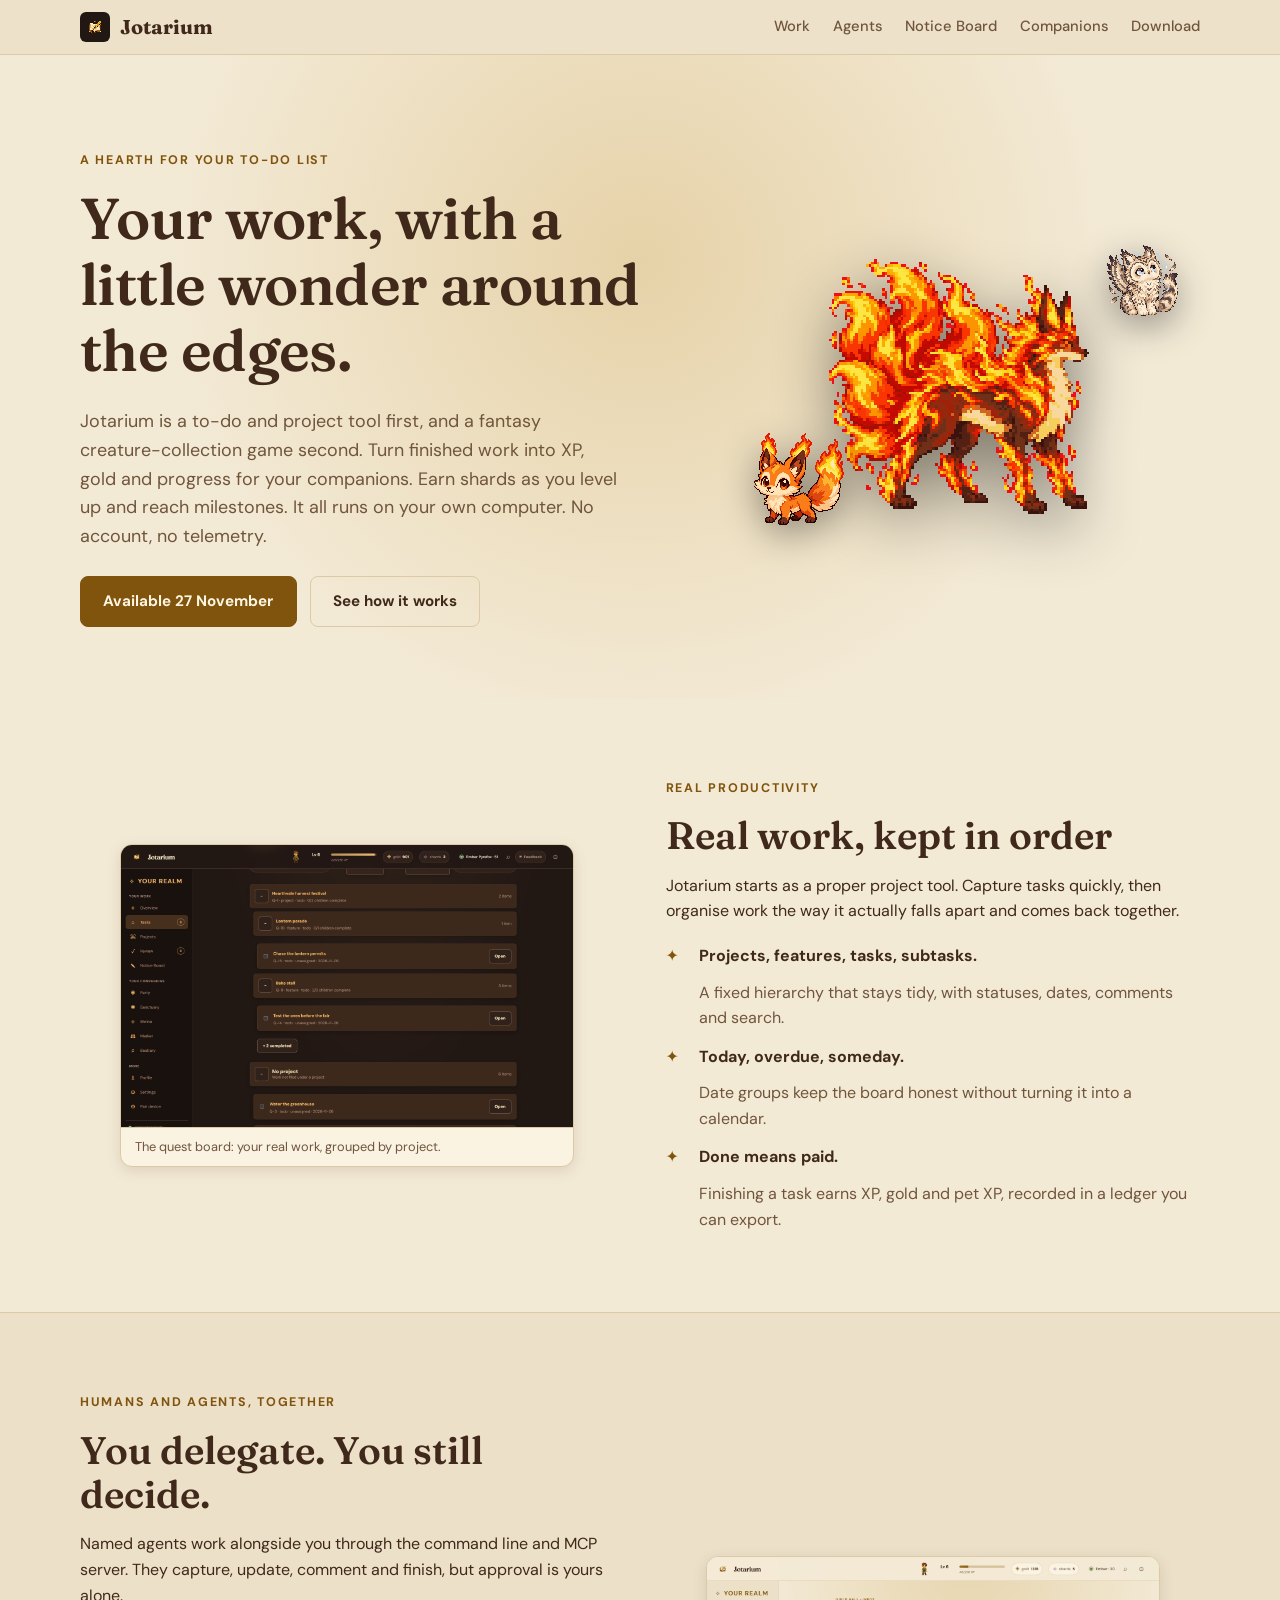
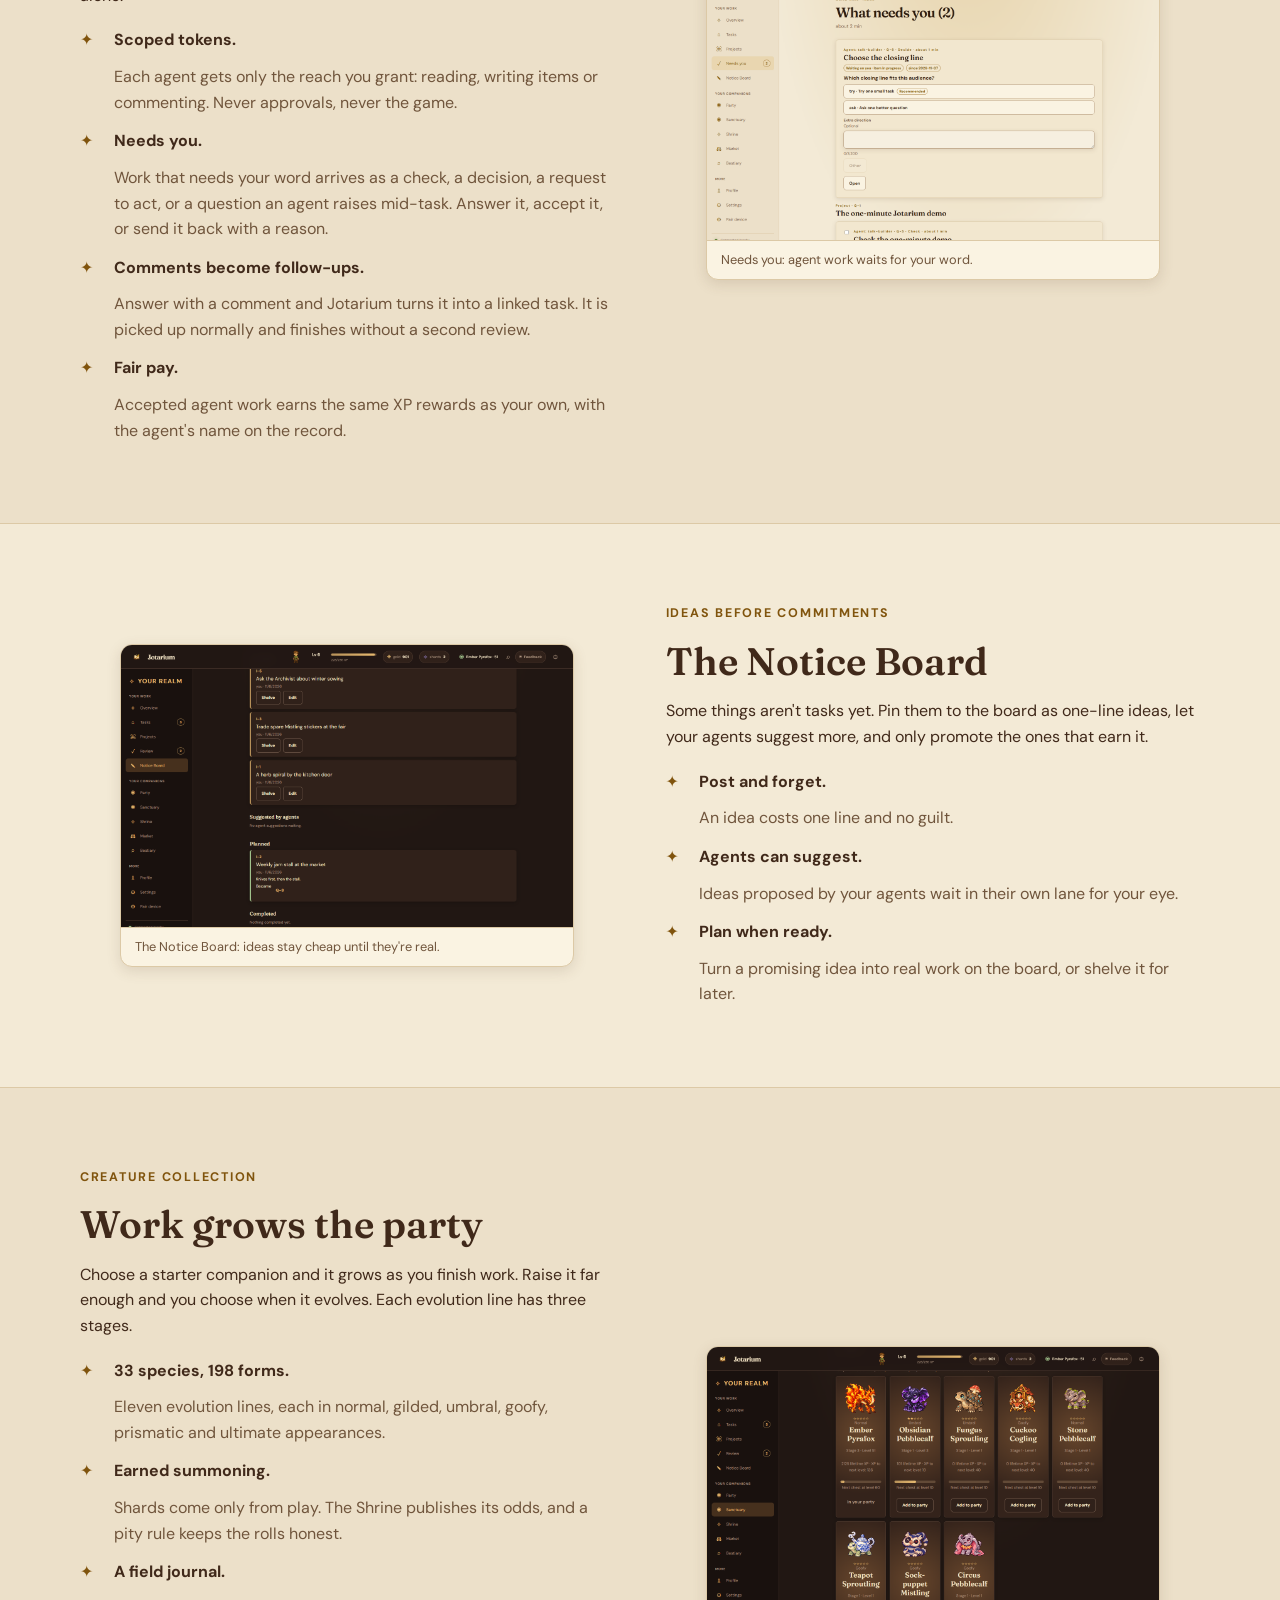
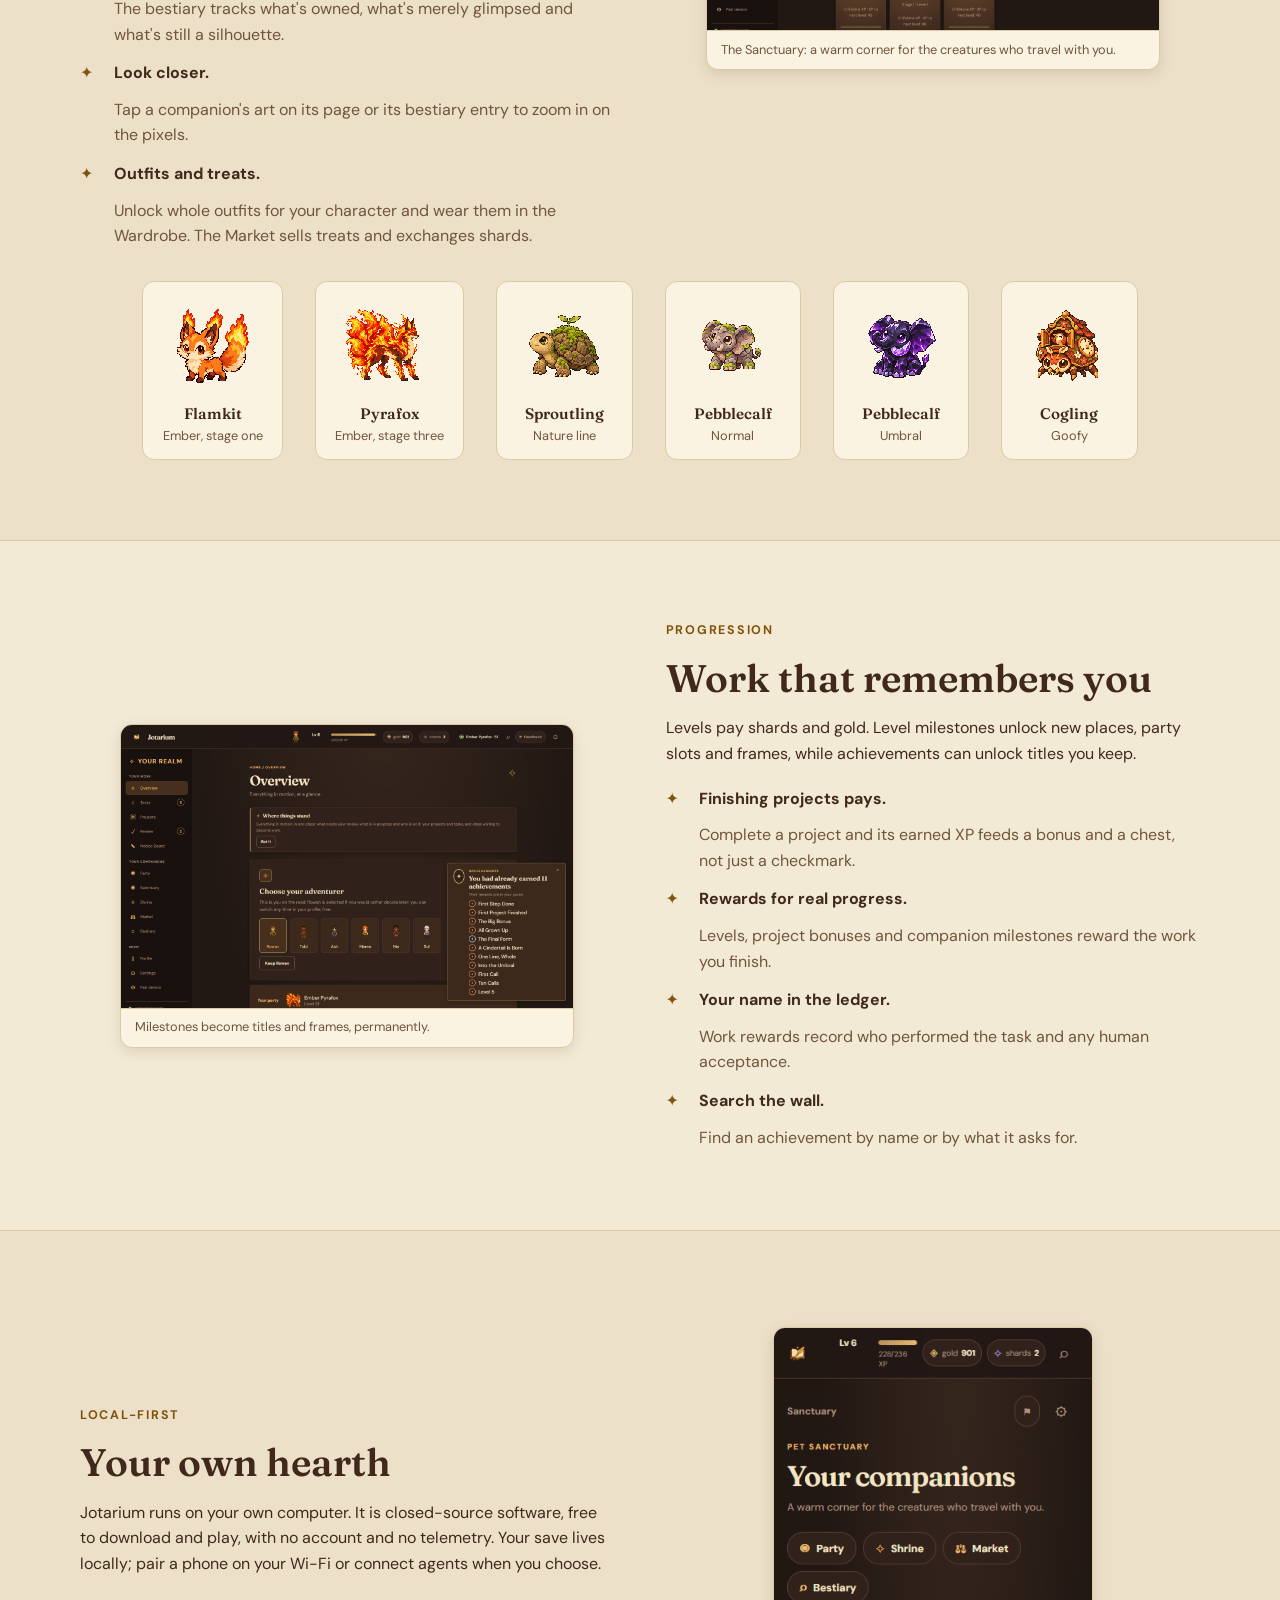
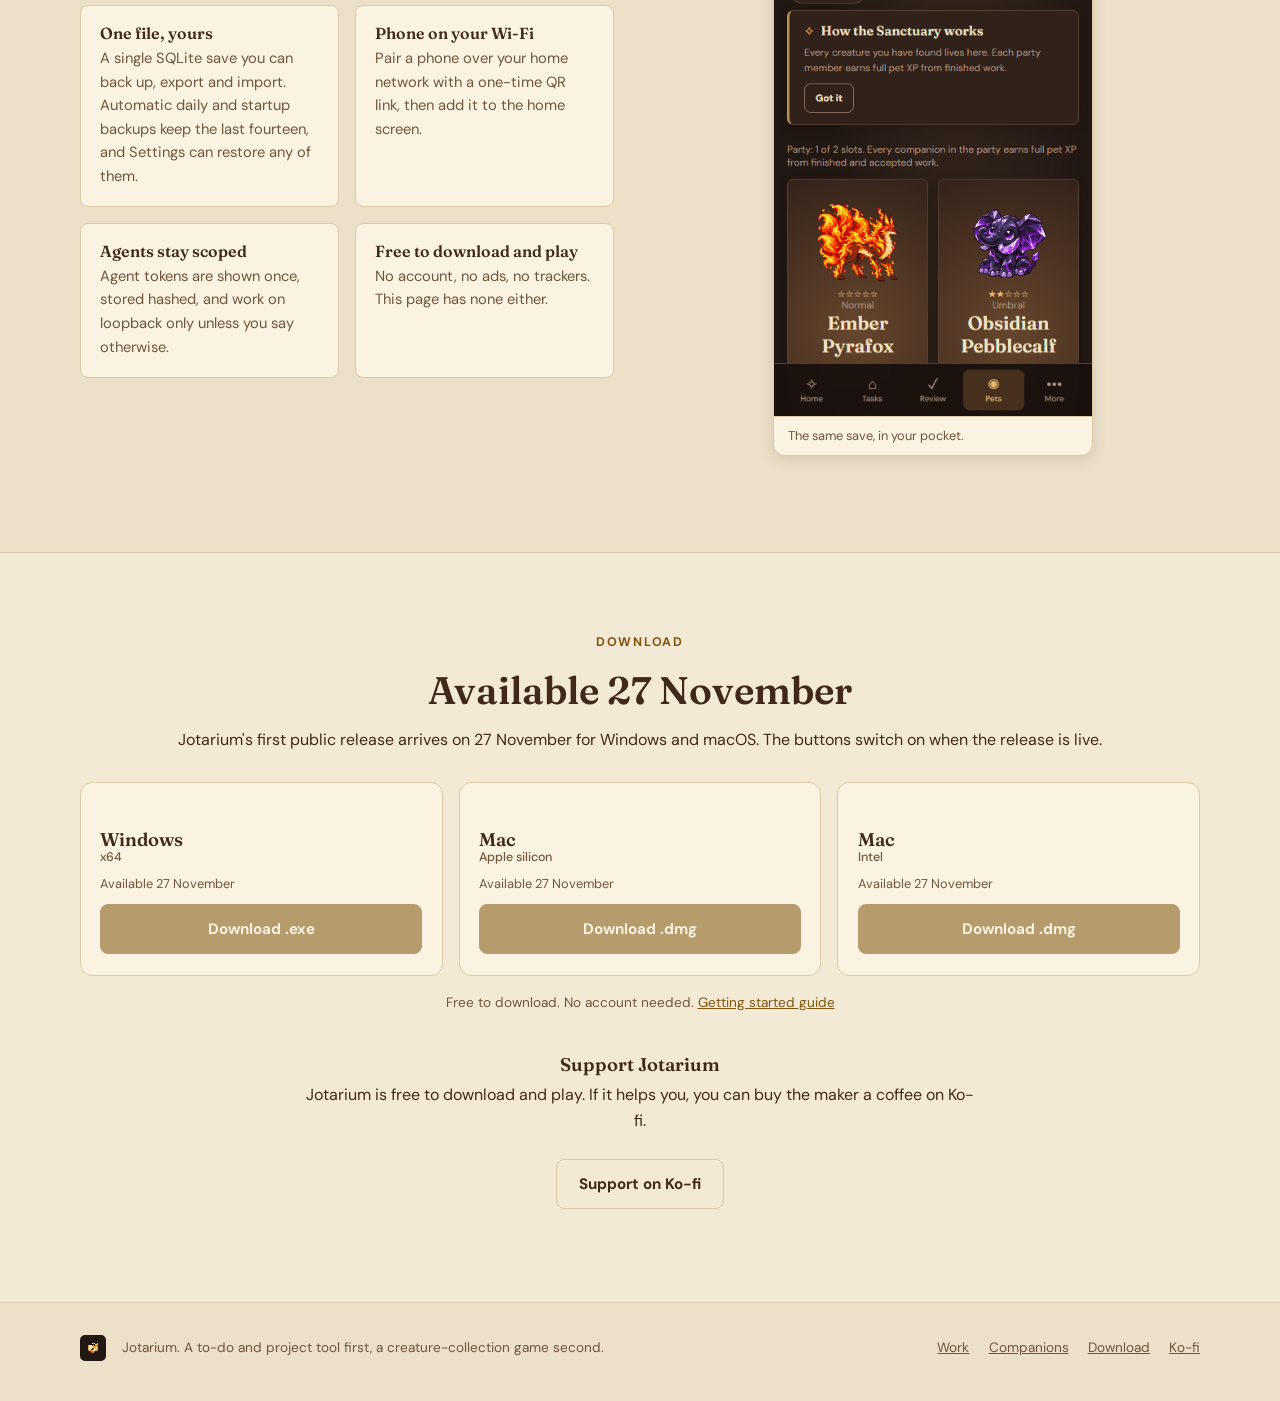
==== index.html @ 06f75c19 "Q-680: landing page no longer sells gear or idle animations; outfits, treats and zoom instead Gear a" ====
<!doctype html>
<html lang="en">
<head>
  <meta charset="utf-8">
  <meta name="viewport" content="width=device-width, initial-scale=1">
  <title>Jotarium: your work, with a little wonder around the edges</title>
  <meta name="description" content="Jotarium is a to-do and project tool first, and a fantasy creature-collection game second. It runs entirely on your own computer.">
  <link rel="icon" type="image/png" href="assets/img/emblem.png">
  <link rel="apple-touch-icon" href="assets/img/emblem.png">
  <link rel="stylesheet" href="assets/css/site.css">
  <meta property="og:type" content="website">
  <meta property="og:url" content="https://jotarium.com/">
  <meta property="og:title" content="Jotarium: your work, with a little wonder around the edges">
  <meta property="og:description" content="A to-do and project tool first, and a creature-collection game second. Finished work levels you up and grows the companions who travel with you.">
  <meta property="og:image" content="https://jotarium.com/assets/og.png">
  <meta property="og:image:width" content="1200">
  <meta property="og:image:height" content="630">
  <meta name="twitter:card" content="summary_large_image">
  <link rel="preload" as="font" type="font/woff2" href="assets/fonts/fraunces-latin-700-normal.woff2" crossorigin>
  <link rel="preload" as="font" type="font/woff2" href="assets/fonts/dm-sans-latin-400-normal.woff2" crossorigin>
</head>
<body>
  <a class="skip-link" href="#top">Skip to content</a>
  <header class="site-header">
    <div class="wrap">
      <a class="brand" href="#top">
        <img src="assets/img/emblem.png" alt="" width="30" height="30">
        Jotarium
      </a>
      <nav class="site-nav" aria-label="Page sections">
        <a href="#work">Work</a>
        <a href="#agents">Agents</a>
        <a href="#notice-board">Notice Board</a>
        <a href="#companions">Companions</a>
        <a href="#download">Download</a>
      </nav>
    </div>
  </header>

  <main id="top" tabindex="-1">
    <section class="hero">
      <div class="wrap">
        <div>
          <p class="eyebrow">A hearth for your to-do list</p>
          <h1>Your work, with a little wonder around the edges.</h1>
          <p class="lead">Jotarium is a to-do and project tool first, and a fantasy creature-collection game second. Turn finished work into XP, gold and progress for your companions. Earn shards as you level up and reach milestones. It all runs on your own computer. No account, no telemetry.</p>
          <div class="cta-row">
            <a class="btn btn-primary" href="#download"><span data-release-cta>Available 27 November</span></a>
            <a class="btn btn-ghost" href="#work">See how it works</a>
          </div>
        </div>
        <div class="hero-art" aria-hidden="true">
          <img class="pyrafox" src="assets/img/pyrafox.png" alt="">
          <img class="flamkit" src="assets/img/flamkit.png" alt="">
          <img class="mistling" src="assets/img/mistling.png" alt="">
        </div>
      </div>
    </section>

    <section id="work">
      <div class="wrap split">
        <figure class="shot reveal">
          <img src="assets/shots/tasks.png" alt="The Jotarium task board, grouping work under the Hearthvale harvest festival project with features, tasks and due dates" width="1440" height="900" loading="lazy">
          <figcaption>The quest board: your real work, grouped by project.</figcaption>
        </figure>
        <div>
          <p class="eyebrow">Real productivity</p>
          <h2>Real work, kept in order</h2>
          <p>Jotarium starts as a proper project tool. Capture tasks quickly, then organise work the way it actually falls apart and comes back together.</p>
          <ul class="feature-list">
            <li><strong>Projects, features, tasks, subtasks.</strong> <span>A fixed hierarchy that stays tidy, with statuses, dates, comments and search.</span></li>
            <li><strong>Today, overdue, someday.</strong> <span>Date groups keep the board honest without turning it into a calendar.</span></li>
            <li><strong>Done means paid.</strong> <span>Finishing a task earns XP, gold and pet XP, recorded in a ledger you can export.</span></li>
          </ul>
        </div>
      </div>
    </section>

    <section id="agents" class="alt">
      <div class="wrap split flip">
        <figure class="shot reveal">
          <img src="assets/shots/review.png" alt="The Needs you board: an agent waiting on a choice mid-task, and a check request from the team" width="1440" height="900" loading="lazy">
          <figcaption>Needs you: agent work waits for your word.</figcaption>
        </figure>
        <div>
          <p class="eyebrow">Humans and agents, together</p>
          <h2>You delegate. You still decide.</h2>
          <p>Named agents work alongside you through the command line and MCP server. They capture, update, comment and finish, but approval is yours alone.</p>
          <ul class="feature-list">
            <li><strong>Scoped tokens.</strong> <span>Each agent gets only the reach you grant: reading, writing items or commenting. Never approvals, never the game.</span></li>
            <li><strong>Needs you.</strong> <span>Work that needs your word arrives as a check, a decision, a request to act, or a question an agent raises mid-task. Answer it, accept it, or send it back with a reason.</span></li>
            <li><strong>Comments become follow-ups.</strong> <span>Answer with a comment and Jotarium turns it into a linked task. It is picked up normally and finishes without a second review.</span></li>
            <li><strong>Fair pay.</strong> <span>Accepted agent work earns the same XP rewards as your own, with the agent's name on the record.</span></li>
          </ul>
        </div>
      </div>
    </section>

    <section id="notice-board">
      <div class="wrap split">
        <figure class="shot reveal">
          <img src="assets/shots/notice-board.png" alt="The Notice Board with idea cards, an empty agent-suggestions lane and a planned idea that became a task" width="1440" height="900" loading="lazy">
          <figcaption>The Notice Board: ideas stay cheap until they're real.</figcaption>
        </figure>
        <div>
          <p class="eyebrow">Ideas before commitments</p>
          <h2>The Notice Board</h2>
          <p>Some things aren't tasks yet. Pin them to the board as one-line ideas, let your agents suggest more, and only promote the ones that earn it.</p>
          <ul class="feature-list">
            <li><strong>Post and forget.</strong> <span>An idea costs one line and no guilt.</span></li>
            <li><strong>Agents can suggest.</strong> <span>Ideas proposed by your agents wait in their own lane for your eye.</span></li>
            <li><strong>Plan when ready.</strong> <span>Turn a promising idea into real work on the board, or shelve it for later.</span></li>
          </ul>
        </div>
      </div>
    </section>

    <section id="companions" class="alt">
      <div class="wrap split flip">
        <figure class="shot reveal">
          <img src="assets/shots/sanctuary.png" alt="The Sanctuary showing collected creatures including a stage three Ember Pyrafox and rare variants like Obsidian Pebblecalf" width="1440" height="900" loading="lazy">
          <figcaption>The Sanctuary: a warm corner for the creatures who travel with you.</figcaption>
        </figure>
        <div>
          <p class="eyebrow">Creature collection</p>
          <h2>Work grows the party</h2>
          <p>Choose a starter companion and it grows as you finish work. Raise it far enough and you choose when it evolves. Each evolution line has three stages.</p>
          <ul class="feature-list">
            <li><strong>33 species, 198 forms.</strong> <span>Eleven evolution lines, each in normal, gilded, umbral, goofy, prismatic and ultimate appearances.</span></li>
            <li><strong>Earned summoning.</strong> <span>Shards come only from play. The Shrine publishes its odds, and a pity rule keeps the rolls honest.</span></li>
            <li><strong>A field journal.</strong> <span>The bestiary tracks what's owned, what's merely glimpsed and what's still a silhouette.</span></li>
            <li><strong>Look closer.</strong> <span>Tap a companion's art on its page or its bestiary entry to zoom in on the pixels.</span></li>
            <li><strong>Outfits and treats.</strong> <span>Unlock whole outfits for your character and wear them in the Wardrobe. The Market sells treats and exchanges shards.</span></li>
          </ul>
        </div>
      </div>
      <div class="wrap">
        <div class="creature-row">
          <figure>
            <img src="assets/img/flamkit.png" alt="Flamkit, a small ember fox kit, the normal appearance" width="96" height="96" loading="lazy">
            <figcaption><b>Flamkit</b>Ember, stage one</figcaption>
          </figure>
          <figure>
            <img src="assets/img/pyrafox.png" alt="Pyrafox, a great fox wreathed in living flame, stage three of the Flamkit line" width="96" height="96" loading="lazy">
            <figcaption><b>Pyrafox</b>Ember, stage three</figcaption>
          </figure>
          <figure>
            <img src="assets/img/sproutling.png" alt="Sproutling, a mossy turtle creature" width="96" height="96" loading="lazy">
            <figcaption><b>Sproutling</b>Nature line</figcaption>
          </figure>
          <figure>
            <img src="assets/img/pebblecalf.png" alt="Pebblecalf, a small stone creature in its normal appearance" width="96" height="96" loading="lazy">
            <figcaption><b>Pebblecalf</b>Normal</figcaption>
          </figure>
          <figure>
            <img src="assets/img/pebblecalf-umbral.png" alt="Obsidian Pebblecalf, the purple umbral appearance of Pebblecalf" width="96" height="96" loading="lazy">
            <figcaption><b>Pebblecalf</b>Umbral</figcaption>
          </figure>
          <figure>
            <img src="assets/img/cogling.png" alt="Cuckoo Cogling, a clockwork creature in its goofy appearance" width="96" height="96" loading="lazy">
            <figcaption><b>Cogling</b>Goofy</figcaption>
          </figure>
        </div>
      </div>
    </section>

    <section id="rewards">
      <div class="wrap split">
        <figure class="shot reveal">
          <img src="assets/shots/achievements.png" alt="An achievements panel listing earned titles like First Project Finished, All Grown Up and Into the Umbral over the work overview" width="1440" height="900" loading="lazy">
          <figcaption>Milestones become titles and frames, permanently.</figcaption>
        </figure>
        <div>
          <p class="eyebrow">Progression</p>
          <h2>Work that remembers you</h2>
          <p>Levels pay shards and gold. Level milestones unlock new places, party slots and frames, while achievements can unlock titles you keep.</p>
          <ul class="feature-list">
            <li><strong>Finishing projects pays.</strong> <span>Complete a project and its earned XP feeds a bonus and a chest, not just a checkmark.</span></li>
            <li><strong>Rewards for real progress.</strong> <span>Levels, project bonuses and companion milestones reward the work you finish.</span></li>
            <li><strong>Your name in the ledger.</strong> <span>Work rewards record who performed the task and any human acceptance.</span></li>
            <li><strong>Search the wall.</strong> <span>Find an achievement by name or by what it asks for.</span></li>
          </ul>
        </div>
      </div>
    </section>

    <section id="hearth" class="alt">
      <div class="wrap split">
        <div>
          <p class="eyebrow">Local-first</p>
          <h2>Your own hearth</h2>
          <p>Jotarium runs on your own computer. It is closed-source software, free to download and play, with no account and no telemetry. Your save lives locally; pair a phone on your Wi-Fi or connect agents when you choose.</p>
          <div class="facts">
            <div class="fact">
              <h3>One file, yours</h3>
              <p>A single SQLite save you can back up, export and import. Automatic daily and startup backups keep the last fourteen, and Settings can restore any of them.</p>
            </div>
            <div class="fact">
              <h3>Phone on your Wi-Fi</h3>
              <p>Pair a phone over your home network with a one-time QR link, then add it to the home screen.</p>
            </div>
            <div class="fact">
              <h3>Agents stay scoped</h3>
              <p>Agent tokens are shown once, stored hashed, and work on loopback only unless you say otherwise.</p>
            </div>
            <div class="fact">
              <h3>Free to download and play</h3>
              <p>No account, no ads, no trackers. This page has none either.</p>
            </div>
          </div>
        </div>
        <figure class="shot reveal phone-shot">
          <img src="assets/shots/phone.png" alt="Jotarium on a phone, showing the Sanctuary creature cards with bottom tab navigation" width="390" height="844" loading="lazy">
          <figcaption>The same save, in your pocket.</figcaption>
        </figure>
      </div>
    </section>

    <section id="download" class="download" data-release="prerelease" data-version="">
      <div class="wrap">
        <p class="eyebrow">Download</p>
        <!-- release:begin -->
        <h2>Available 27 November</h2>
        <p>Jotarium's first public release arrives on 27 November for Windows and macOS. The buttons switch on when the release is live.</p>
        <div class="download-grid">
          <article class="dl-card" data-platform="win-x64">
            <p class="dl-pick" hidden>Recommended for this computer</p>
            <h3>Windows <span class="dl-arch">x64</span></h3>
            <p class="dl-note">Available 27 November</p>
            <a class="btn btn-primary dl-btn" aria-disabled="true" tabindex="-1">Download .exe</a>
          </article>
          <article class="dl-card" data-platform="mac-arm64">
            <p class="dl-pick" hidden>Recommended for this computer</p>
            <h3>Mac <span class="dl-arch">Apple silicon</span></h3>
            <p class="dl-note">Available 27 November</p>
            <a class="btn btn-primary dl-btn" aria-disabled="true" tabindex="-1">Download .dmg</a>
          </article>
          <article class="dl-card" data-platform="mac-x64">
            <p class="dl-pick" hidden>Recommended for this computer</p>
            <h3>Mac <span class="dl-arch">Intel</span></h3>
            <p class="dl-note">Available 27 November</p>
            <a class="btn btn-primary dl-btn" aria-disabled="true" tabindex="-1">Download .dmg</a>
          </article>
        </div>
        <!-- release:end -->
        <p class="badge-note">Free to download. No account needed. <a href="guide/">Getting started guide</a></p>
        <div class="support">
          <h3>Support Jotarium</h3>
          <p>Jotarium is free to download and play. If it helps you, you can buy the maker a coffee on Ko-fi.</p>
          <div class="buttons">
            <a class="btn btn-ghost" href="https://ko-fi.com/caspererik" rel="noopener" target="_blank">Support on Ko-fi</a>
          </div>
        </div>
      </div>
    </section>
  </main>

  <footer class="site-footer">
    <div class="wrap">
      <img src="assets/img/emblem.png" alt="" width="26" height="26">
      <span>Jotarium. A to-do and project tool first, a creature-collection game second.</span>
      <nav class="foot-nav" aria-label="Footer">
        <a href="#work">Work</a>
        <a href="#companions">Companions</a>
        <a href="#download">Download</a>
        <a href="https://ko-fi.com/caspererik" rel="noopener" target="_blank">Ko-fi</a>
      </nav>
    </div>
  </footer>

  <script src="assets/js/site.js" defer></script>
</body>
</html>
---- assets/css/site.css ----
/* Jotarium landing page — tokens lifted from src/web/styles/tokens.css (Lantern palette). */

@font-face {
  font-family: 'DM Sans';
  src: url('../fonts/dm-sans-latin-400-normal.woff2') format('woff2');
  font-weight: 400;
  font-style: normal;
  font-display: swap;
}
@font-face {
  font-family: 'DM Sans';
  src: url('../fonts/dm-sans-latin-500-normal.woff2') format('woff2');
  font-weight: 500;
  font-style: normal;
  font-display: swap;
}
@font-face {
  font-family: 'DM Sans';
  src: url('../fonts/dm-sans-latin-700-normal.woff2') format('woff2');
  font-weight: 700;
  font-style: normal;
  font-display: swap;
}
@font-face {
  font-family: 'Fraunces';
  src: url('../fonts/fraunces-latin-600-normal.woff2') format('woff2');
  font-weight: 600;
  font-style: normal;
  font-display: swap;
}
@font-face {
  font-family: 'Fraunces';
  src: url('../fonts/fraunces-latin-700-normal.woff2') format('woff2');
  font-weight: 700;
  font-style: normal;
  font-display: swap;
}

:root {
  color-scheme: dark;
  --body: 'DM Sans', system-ui, -apple-system, 'Segoe UI', sans-serif;
  --display: 'Fraunces', Georgia, 'Times New Roman', serif;
  --ink: #211713;
  --rail: #19110e;
  --panel: #30211a;
  --panel-raised: #3d291c;
  --panel-soft: #38261c;
  --active: #46301d;
  --text: #f4e5c6;
  --text-muted: #ae9580;
  --gold: #e7ba70;
  --gold-soft: #b8925a;
  --ember: #e28b68;
  --arcane: #a994e7;
  --sky: #80c7d5;
  --moss: #a2c48d;
  --danger: #f08f81;
  --button-text: #392317;
  --line: #554035;
  --control-line: #8c7260;
  --focus: #e7ba70;
  --radius: 8px;
  --shadow: 0 4px 14px #0d080650;
  --hover-tint: rgba(255, 255, 255, .045);
  --glow: radial-gradient(circle at 50% 32%, #3a2a20, transparent 62%);
}

@media (prefers-color-scheme: light) {
  :root {
    color-scheme: light;
    --ink: #f3ead6;
    --rail: #ece0c9;
    --panel: #faf3e2;
    --panel-raised: #f2e7cf;
    --panel-soft: #f5ecda;
    --active: #e9d6b0;
    --text: #40291a;
    --text-muted: #70553c;
    --gold: #80540d;
    --gold-soft: #9f722a;
    --ember: #b0502a;
    --arcane: #6e52b2;
    --sky: #337e94;
    --moss: #5c7f38;
    --danger: #b23a2a;
    --button-text: #fdf6e2;
    --line: #dcc9a6;
    --control-line: #a8896a;
    --focus: #8a5e10;
    --shadow: 0 4px 14px #5c463026;
    --hover-tint: rgba(60, 40, 20, .06);
    --glow: radial-gradient(circle at 50% 32%, #e6d2a8, transparent 62%);
  }
}

* { box-sizing: border-box; }

html { scroll-behavior: smooth; }
#top, section[id] { scroll-margin-top: 8rem; }
.skip-link { position: fixed; top: .5rem; left: .5rem; z-index: 30; padding: .65rem 1rem; background: var(--panel); color: var(--text); transform: translateY(-200%); }
.skip-link:focus { transform: none; }
@media (prefers-reduced-motion: reduce) {
  html { scroll-behavior: auto; }
  * { animation: none !important; transition: none !important; }
}

body {
  margin: 0;
  font-family: var(--body);
  background: var(--ink);
  color: var(--text);
  line-height: 1.6;
  font-synthesis: none;
  text-rendering: optimizeLegibility;
}

img { max-width: 100%; height: auto; }

.wrap { width: min(1120px, 100% - 40px); margin-inline: auto; }

h1, h2, h3 { font-family: var(--display); font-weight: 600; line-height: 1.15; margin: 0 0 .4em; }
h1 { font-size: clamp(2.2rem, 5vw, 3.6rem); letter-spacing: -.01em; }
h2 { font-size: clamp(1.7rem, 3.4vw, 2.4rem); }
h3 { font-size: 1.15rem; }
p { margin: 0 0 1em; }

.eyebrow {
  font-size: .78rem;
  font-weight: 700;
  letter-spacing: .14em;
  text-transform: uppercase;
  color: var(--gold);
  margin-bottom: .9rem;
}

.muted { color: var(--text-muted); }

a { color: var(--gold); }
a:focus-visible, button:focus-visible {
  outline: 2px solid var(--focus);
  outline-offset: 3px;
  border-radius: 4px;
}

/* Header */

.site-header {
  position: sticky;
  top: 0;
  z-index: 20;
  background: color-mix(in srgb, var(--rail) 88%, transparent);
  backdrop-filter: blur(10px);
  border-bottom: 1px solid var(--line);
}
.site-header .wrap {
  display: flex;
  align-items: center;
  gap: 1rem;
  padding: .7rem 0;
}
.brand {
  display: flex;
  align-items: center;
  gap: .6rem;
  font-family: var(--display);
  font-weight: 700;
  font-size: 1.25rem;
  color: var(--text);
  text-decoration: none;
}
.brand img { width: 30px; height: 30px; image-rendering: pixelated; border-radius: 6px; }
.site-nav { margin-left: auto; display: flex; gap: 1.4rem; flex-wrap: wrap; }
.site-nav a {
  color: var(--text-muted);
  text-decoration: none;
  font-size: .92rem;
  font-weight: 500;
}
.site-nav a:hover { color: var(--gold); }

/* Hero */

.hero {
  position: relative;
  padding: clamp(3rem, 8vw, 6rem) 0 clamp(2.5rem, 6vw, 4.5rem);
  background:
    var(--glow),
    var(--ink);
  overflow: hidden;
}
.hero .wrap {
  display: grid;
  grid-template-columns: minmax(0, 1.1fr) minmax(0, .9fr);
  gap: clamp(1.5rem, 4vw, 3rem);
  align-items: center;
}
.hero p.lead { font-size: 1.12rem; color: var(--text-muted); max-width: 34rem; }
.hero-art {
  position: relative;
  display: grid;
  place-items: center;
  min-height: 300px;
}
.hero-art .pyrafox {
  width: min(78%, 340px);
  image-rendering: pixelated;
  filter: drop-shadow(0 18px 30px rgba(0, 0, 0, .45));
}
.hero-art .flamkit {
  position: absolute;
  width: 30%;
  max-width: 120px;
  left: 4%;
  bottom: 6%;
  image-rendering: pixelated;
  filter: drop-shadow(0 10px 18px rgba(0, 0, 0, .4));
}
.hero-art .mistling {
  position: absolute;
  width: 24%;
  max-width: 96px;
  right: 2%;
  top: 4%;
  image-rendering: pixelated;
  filter: drop-shadow(0 10px 18px rgba(0, 0, 0, .4));
}

.cta-row { display: flex; gap: .8rem; flex-wrap: wrap; align-items: flex-start; margin-top: 1.6rem; }
.cta-main { display: flex; flex-direction: column; align-items: flex-start; gap: .45rem; }
.cta-size { margin: 0; font-size: .8rem; color: var(--text-muted); }
.cta-more { font-size: .8rem; color: var(--text-muted); }
.cta-more:hover { color: var(--text); }
.btn {
  display: inline-flex;
  align-items: center;
  gap: .5rem;
  font-family: var(--body);
  font-weight: 700;
  font-size: .95rem;
  padding: .75rem 1.4rem;
  border-radius: var(--radius);
  border: 1px solid var(--line);
  text-decoration: none;
  cursor: pointer;
  transition: transform .15s ease, background .15s ease;
}
.btn-primary { background: var(--gold); color: var(--button-text); border-color: var(--gold); }
.btn-primary:hover { transform: translateY(-1px); }
.btn-ghost { background: transparent; color: var(--text); }
.btn-ghost:hover { background: var(--hover-tint); }
.btn[disabled], .btn[aria-disabled="true"] {
  opacity: .55;
  cursor: not-allowed;
  transform: none;
  pointer-events: none;
}

/* Sections */

section { padding: clamp(3rem, 7vw, 5rem) 0; }
section.alt { background: var(--rail); border-block: 1px solid var(--line); }

.split {
  display: grid;
  grid-template-columns: minmax(0, 1fr) minmax(0, 1fr);
  gap: clamp(1.5rem, 4vw, 3.5rem);
  align-items: center;
}
.split.flip .shot { order: 2; }

.shot {
  border: 1px solid var(--line);
  border-radius: 12px;
  overflow: hidden;
  box-shadow: var(--shadow);
  background: var(--panel);
}
.shot img { display: block; width: 100%; }
.shot figcaption {
  padding: .55rem .9rem;
  font-size: .8rem;
  color: var(--text-muted);
  border-top: 1px solid var(--line);
}

.feature-list { list-style: none; margin: 1.2rem 0 0; padding: 0; display: grid; gap: .8rem; }
.feature-list li {
  display: grid;
  grid-template-columns: 1.4rem 1fr;
  gap: .7rem;
  align-items: start;
}
.feature-list li::before {
  content: '✦';
  color: var(--gold);
  line-height: 1.6;
}
.feature-list li > strong, .feature-list li > span { grid-column: 2; }
.feature-list strong { color: var(--text); }
.feature-list span { color: var(--text-muted); }

/* Creature strip */

.creature-row {
  display: flex;
  justify-content: center;
  gap: clamp(.8rem, 3vw, 2rem);
  flex-wrap: wrap;
  margin-top: 2rem;
}
.creature-row figure {
  margin: 0;
  text-align: center;
  background: var(--panel);
  border: 1px solid var(--line);
  border-radius: 12px;
  padding: 1rem 1.2rem .8rem;
}
.creature-row img { width: 96px; image-rendering: pixelated; display: block; }
.creature-row figcaption { font-size: .8rem; color: var(--text-muted); margin-top: .5rem; }
.creature-row figcaption b { display: block; color: var(--text); font-family: var(--display); font-weight: 600; font-size: .95rem; }

/* Hearth facts */

.facts {
  display: grid;
  grid-template-columns: repeat(auto-fit, minmax(220px, 1fr));
  gap: 1rem;
  margin-top: 1.8rem;
}
.fact {
  background: var(--panel);
  border: 1px solid var(--line);
  border-radius: var(--radius);
  padding: 1.1rem 1.2rem;
}
.phone-shot { max-width: 320px; justify-self: center; }
.fact h3 { font-size: 1rem; margin-bottom: .3rem; }
.fact p { font-size: .92rem; color: var(--text-muted); margin: 0; }

/* Download */

.download {
  text-align: center;
}
.download .buttons { display: flex; gap: .9rem; justify-content: center; flex-wrap: wrap; margin: 1.6rem 0 .8rem; }
.download-grid {
  display: grid;
  grid-template-columns: repeat(3, minmax(0, 1fr));
  gap: 1rem;
  margin: 1.8rem 0 1rem;
  text-align: left;
}
.dl-card {
  display: flex;
  flex-direction: column;
  gap: .6rem;
  background: var(--panel);
  border: 1px solid var(--line);
  border-radius: 12px;
  padding: 1.15rem 1.2rem 1.3rem;
}
.dl-card.is-recommended { border-color: var(--gold); }
.dl-card h3 { margin: 0; }
.dl-arch {
  display: block;
  font-family: var(--body);
  font-size: .78rem;
  font-weight: 500;
  color: var(--text-muted);
}
.dl-pick {
  order: -1;
  margin: 0;
  font-size: .7rem;
  font-weight: 700;
  letter-spacing: .1em;
  text-transform: uppercase;
  color: var(--gold);
}
.dl-pick[hidden] { display: block; visibility: hidden; }
.dl-note, .dl-file { margin: 0; font-size: .8rem; color: var(--text-muted); overflow-wrap: anywhere; }
.dl-btn { justify-content: center; margin-top: auto; }
.dl-facts {
  display: grid;
  grid-template-columns: auto minmax(0, 1fr);
  gap: .15rem .7rem;
  margin: .2rem 0 0;
  font-size: .82rem;
}
.dl-facts dt { color: var(--text-muted); }
.dl-facts dd { margin: 0; overflow-wrap: anywhere; }
.dl-facts code, .dl-check code { font-size: .76rem; }
.dl-check { margin: 0; font-size: .78rem; color: var(--text-muted); }
.dl-check code { display: block; margin-top: .2rem; color: var(--text); overflow-wrap: anywhere; }
.dl-mac-hint, .dl-upgrade, .dl-trust {
  max-width: 42rem;
  margin-inline: auto;
  font-size: .85rem;
  color: var(--text-muted);
}
.dl-upgrade { margin-top: 1.2rem; }
.install-steps {
  display: grid;
  grid-template-columns: repeat(2, minmax(0, 1fr));
  gap: 1rem;
  max-width: 42rem;
  margin: 2rem auto 0;
  text-align: left;
}
.install-steps article {
  background: var(--panel);
  border: 1px solid var(--line);
  border-radius: var(--radius);
  padding: 1.1rem 1.2rem;
}
.install-steps h3 { font-size: 1rem; }
.install-steps ol { display: grid; gap: .5rem; margin: 0; padding-left: 1.2rem; font-size: .92rem; color: var(--text-muted); }
.install-steps strong { color: var(--text); }
.badge-note { font-size: .85rem; color: var(--text-muted); }
.support { max-width: 42rem; margin: 2.5rem auto 0; }

/* Guide */

.guide-head { padding: clamp(2.5rem, 6vw, 4rem) 0 0; }
.guide-head .lead {
  max-width: 44rem;
  color: var(--text-muted);
  font-size: 1.08rem;
}
.guide-layout {
  display: grid;
  grid-template-columns: 250px minmax(0, 1fr);
  gap: clamp(1.5rem, 4vw, 3.5rem);
  align-items: start;
  padding: clamp(2rem, 5vw, 3.5rem) 0 clamp(3rem, 7vw, 5rem);
}
.toc {
  position: sticky;
  top: 5.5rem;
  background: var(--panel);
  border: 1px solid var(--line);
  border-radius: 12px;
  padding: 1.1rem 1.2rem;
}
.toc .eyebrow { margin-bottom: .6rem; }
.toc ol { list-style: none; margin: 0; padding: 0; }
.toc li + li { margin-top: .45rem; }
.toc a {
  color: var(--text-muted);
  text-decoration: none;
  font-size: .92rem;
}
.toc a:hover { color: var(--gold); }
.prose { max-width: 46rem; }
.prose h2, .prose h3, .prose h4 { scroll-margin-top: 6rem; }
.prose > h2 {
  margin-top: 2.6rem;
  padding-top: 1.4rem;
  border-top: 1px solid var(--line);
}
.prose > h2:first-child { margin-top: 0; padding-top: 0; border-top: 0; }
.prose h3 { margin-top: 2rem; }
.prose h4 {
  margin: 1.7rem 0 .5rem;
  font-family: var(--body);
  font-size: .8rem;
  font-weight: 700;
  letter-spacing: .1em;
  text-transform: uppercase;
  color: var(--gold);
}
.prose ol, .prose ul { margin: 0 0 1.2rem; padding-left: 1.4rem; }
.prose li + li { margin-top: .45rem; }
.prose li > ul { margin-top: .45rem; margin-bottom: .2rem; }
.prose code {
  font-family: ui-monospace, SFMono-Regular, Menlo, Consolas, monospace;
  font-size: .88em;
  background: var(--panel);
  border: 1px solid var(--line);
  border-radius: 4px;
  padding: .1em .35em;
  overflow-wrap: anywhere;
}
.prose pre {
  margin: 0 0 1.2rem;
  padding: 1rem 1.1rem;
  background: var(--rail);
  border: 1px solid var(--line);
  border-radius: var(--radius);
  white-space: pre-wrap;
  overflow-wrap: anywhere;
}
.prose pre code {
  background: none;
  border: 0;
  padding: 0;
  font-size: .82rem;
  line-height: 1.55;
  overflow-wrap: anywhere;
}

/* Footer */

.site-footer {
  border-top: 1px solid var(--line);
  padding: 2rem 0 2.5rem;
  background: var(--rail);
}
.site-footer .wrap {
  display: flex;
  align-items: center;
  gap: 1rem;
  flex-wrap: wrap;
  color: var(--text-muted);
  font-size: .85rem;
}
.site-footer img { width: 26px; height: 26px; image-rendering: pixelated; border-radius: 5px; }
.site-footer .foot-nav { margin-left: auto; display: flex; gap: 1.2rem; }
.site-footer a { color: var(--text-muted); }

/* Reveal */

html.js .reveal { opacity: 0; transform: translateY(14px); transition: opacity .5s ease, transform .5s ease; }
html.js .reveal.in { opacity: 1; transform: none; }
@media (prefers-reduced-motion: reduce) {
  html.js .reveal { opacity: 1; transform: none; }
}

/* Small screens */

@media (max-width: 840px) {
  .hero .wrap, .split { grid-template-columns: 1fr; }
  .split.flip .shot { order: 0; }
  .hero-art { min-height: 220px; }
  .site-nav { gap: .9rem; }
  .download-grid, .install-steps { grid-template-columns: 1fr; }
  .guide-layout { grid-template-columns: 1fr; }
  .toc { position: static; }
}
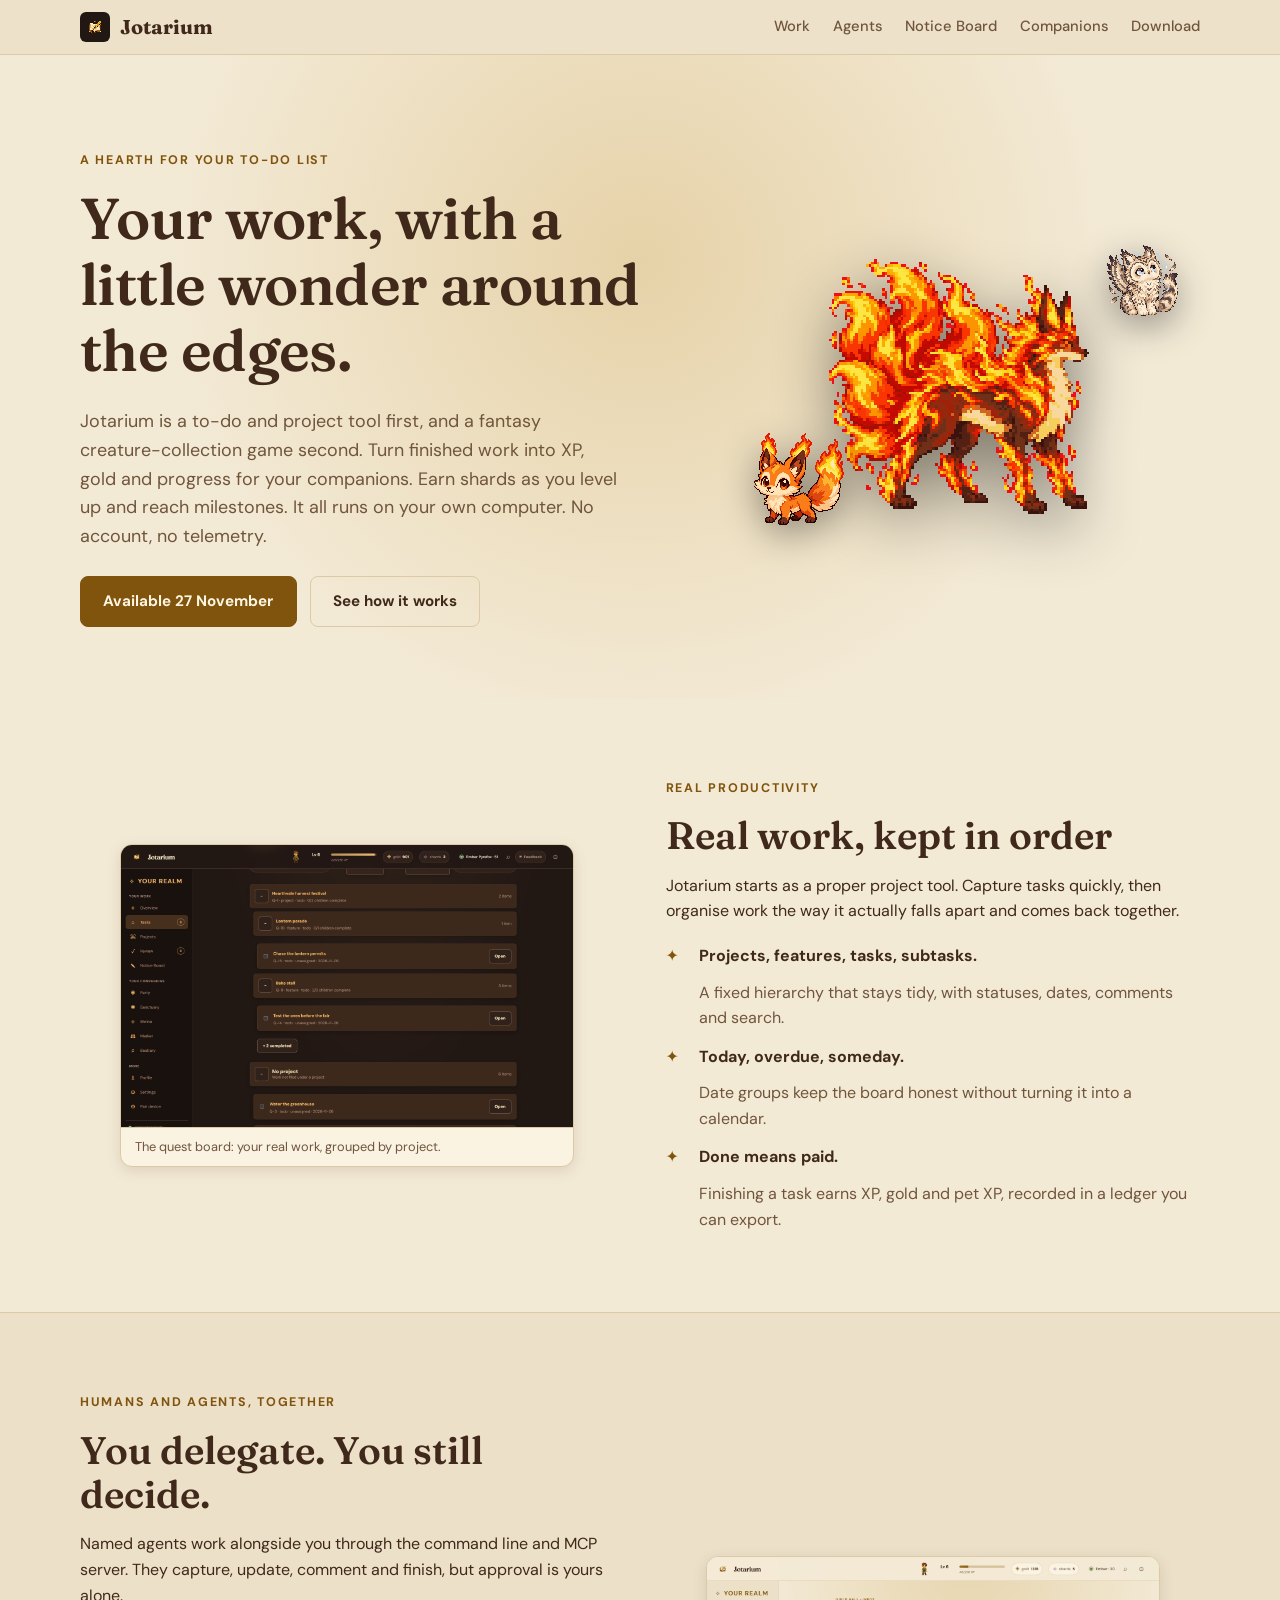
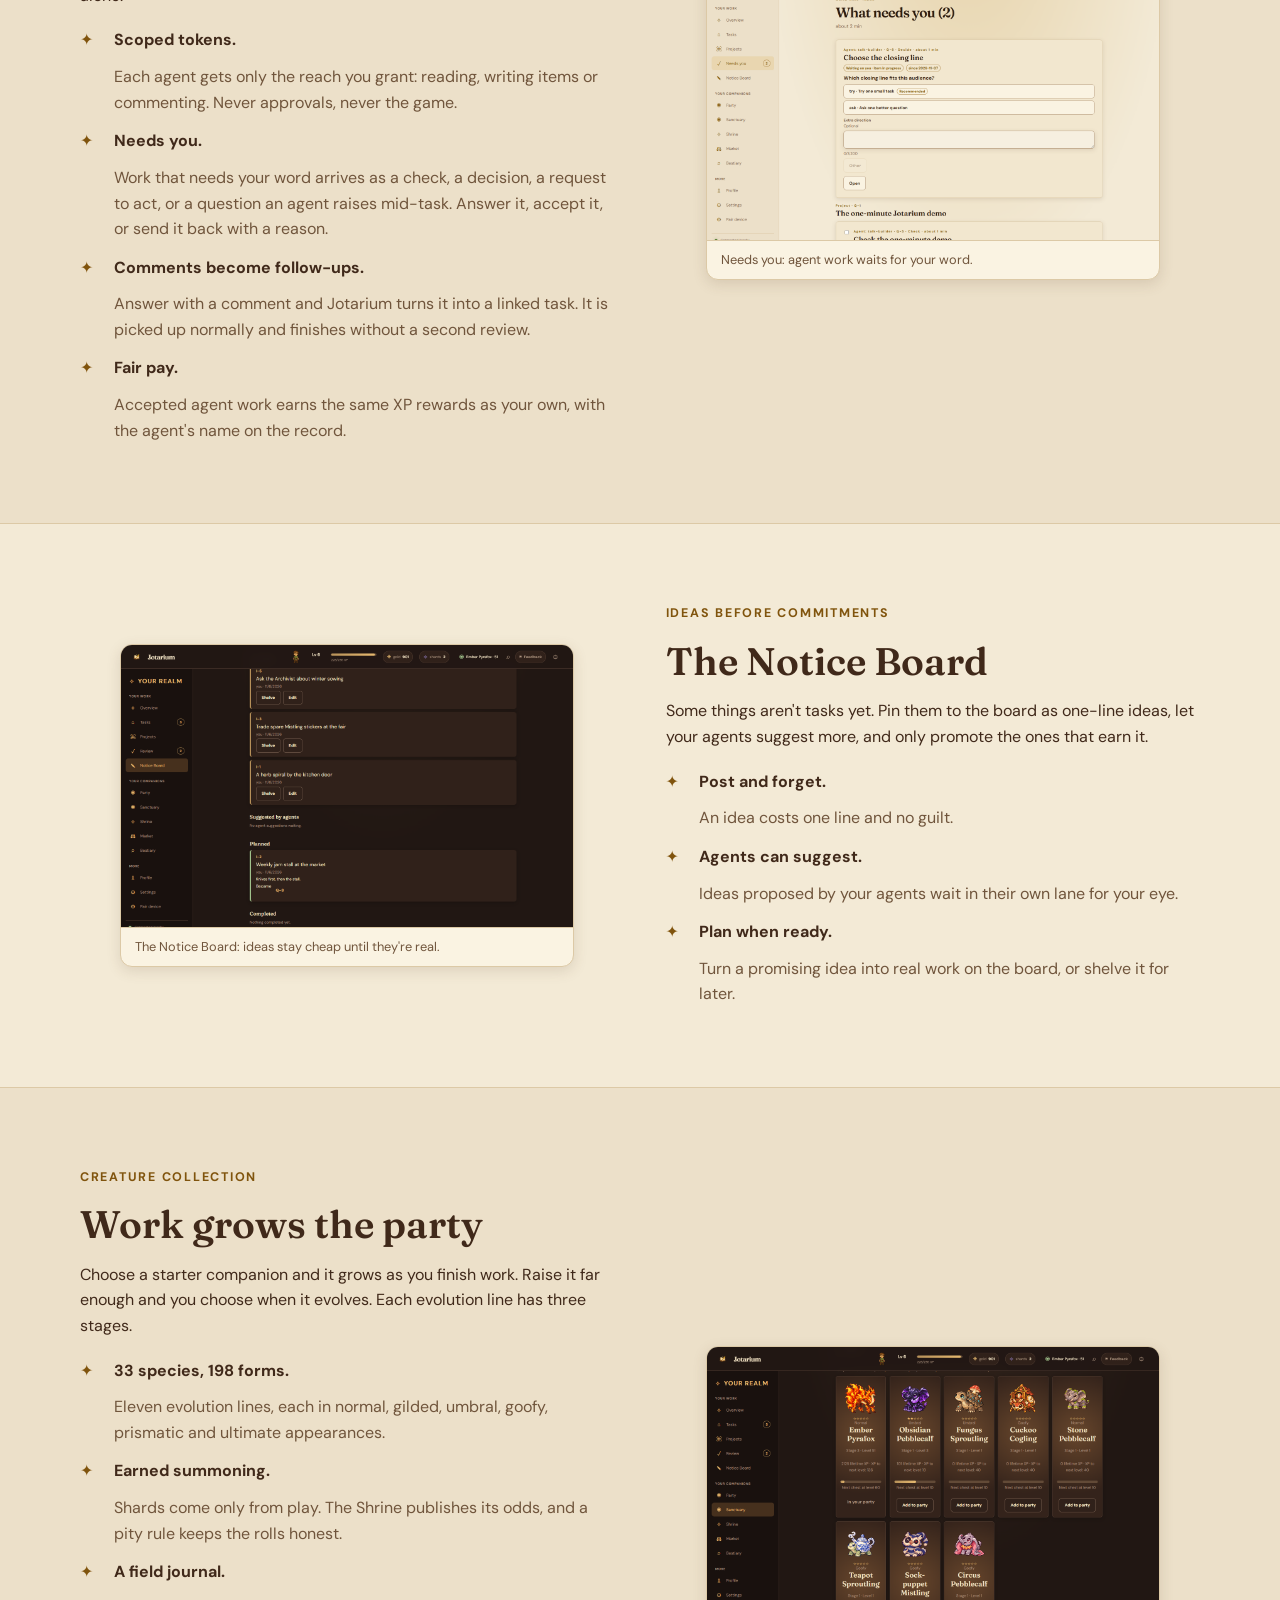
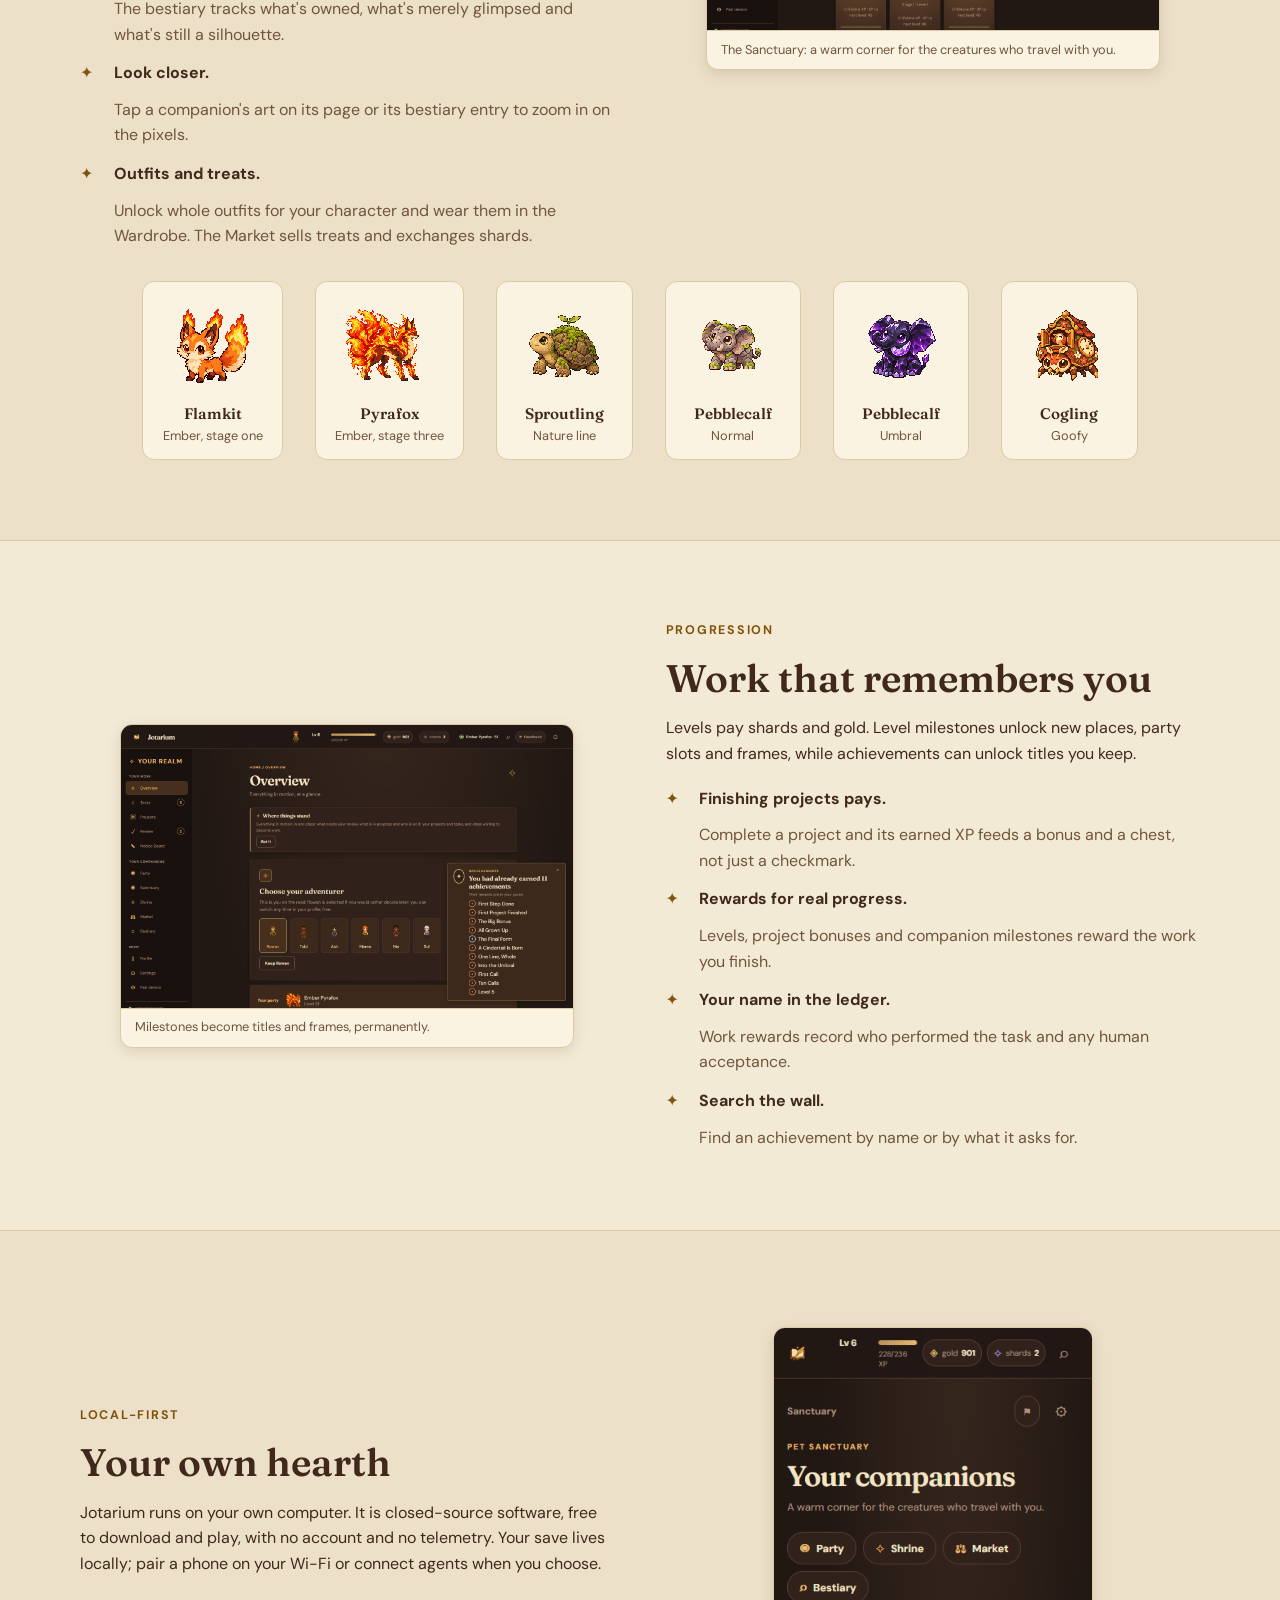
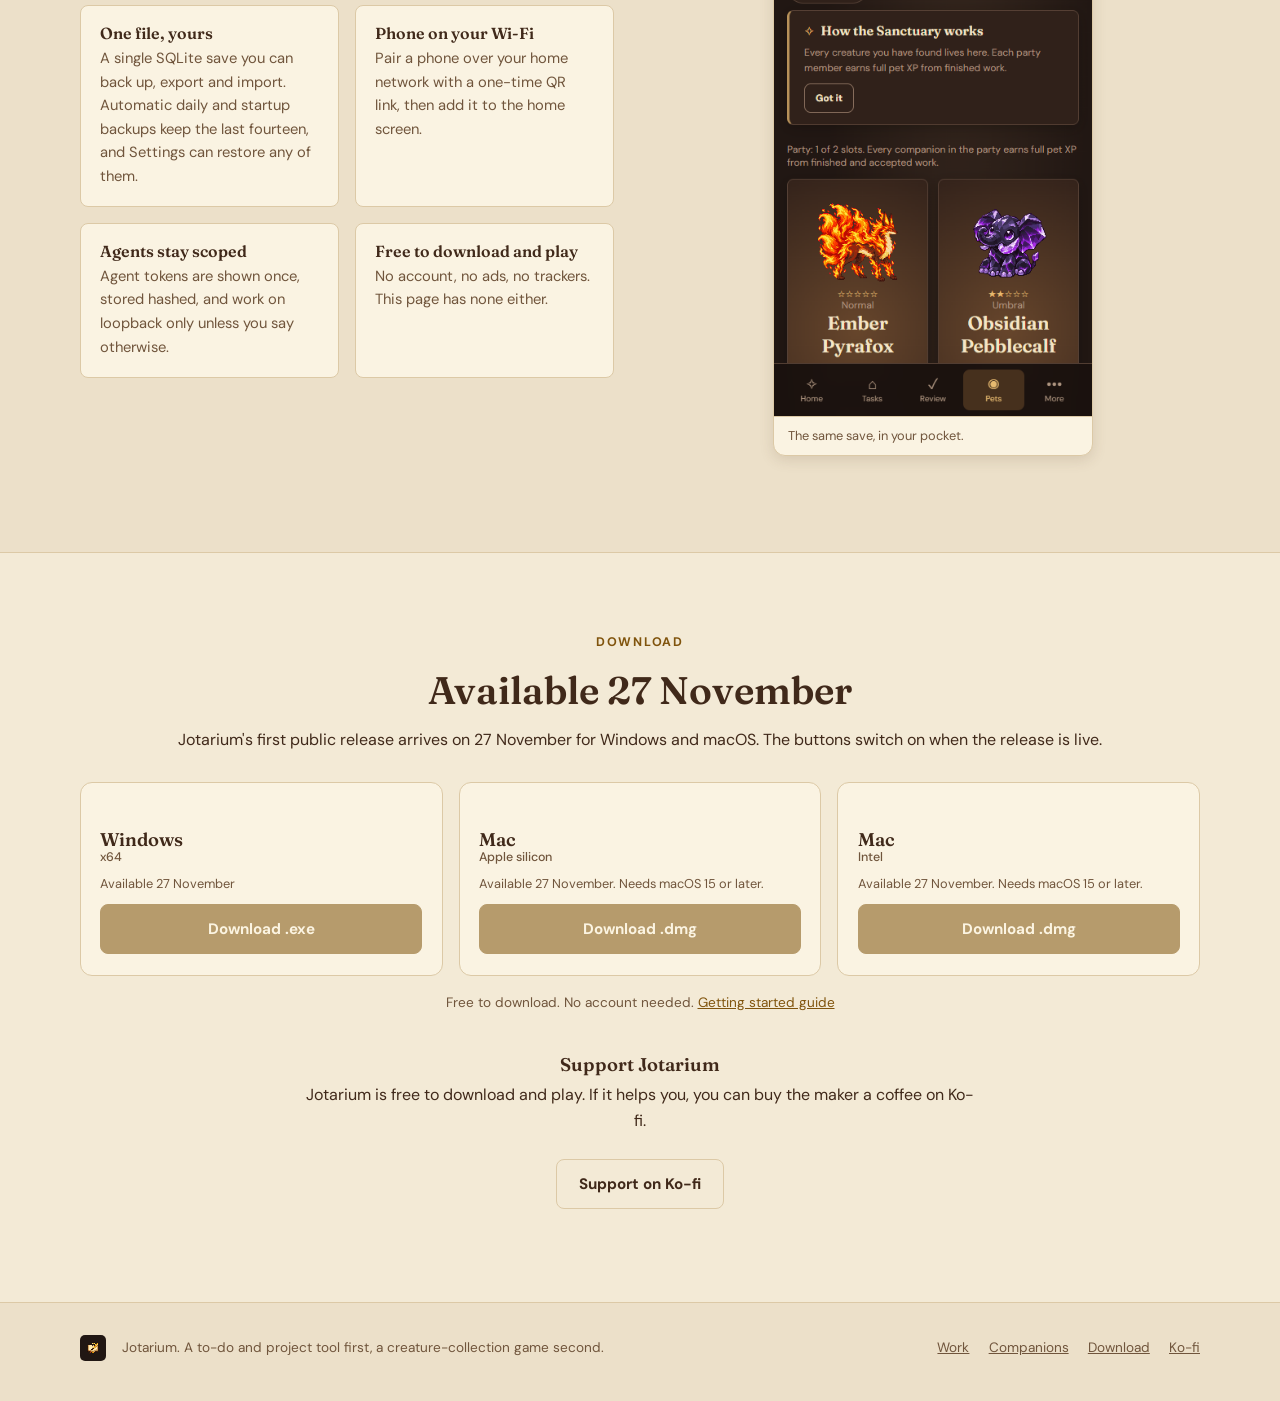
==== commit a9147847: "Q-706: the Mac downloads and guide say the build needs macOS 15 or later The app sets LSMinimumSyste" ====
--- a/index.html
+++ b/index.html
@@ -232,13 +232,13 @@
           <article class="dl-card" data-platform="mac-arm64">
             <p class="dl-pick" hidden>Recommended for this computer</p>
             <h3>Mac <span class="dl-arch">Apple silicon</span></h3>
-            <p class="dl-note">Available 27 November</p>
+            <p class="dl-note">Available 27 November. Needs macOS 15 or later.</p>
             <a class="btn btn-primary dl-btn" aria-disabled="true" tabindex="-1">Download .dmg</a>
           </article>
           <article class="dl-card" data-platform="mac-x64">
             <p class="dl-pick" hidden>Recommended for this computer</p>
             <h3>Mac <span class="dl-arch">Intel</span></h3>
-            <p class="dl-note">Available 27 November</p>
+            <p class="dl-note">Available 27 November. Needs macOS 15 or later.</p>
             <a class="btn btn-primary dl-btn" aria-disabled="true" tabindex="-1">Download .dmg</a>
           </article>
         </div>
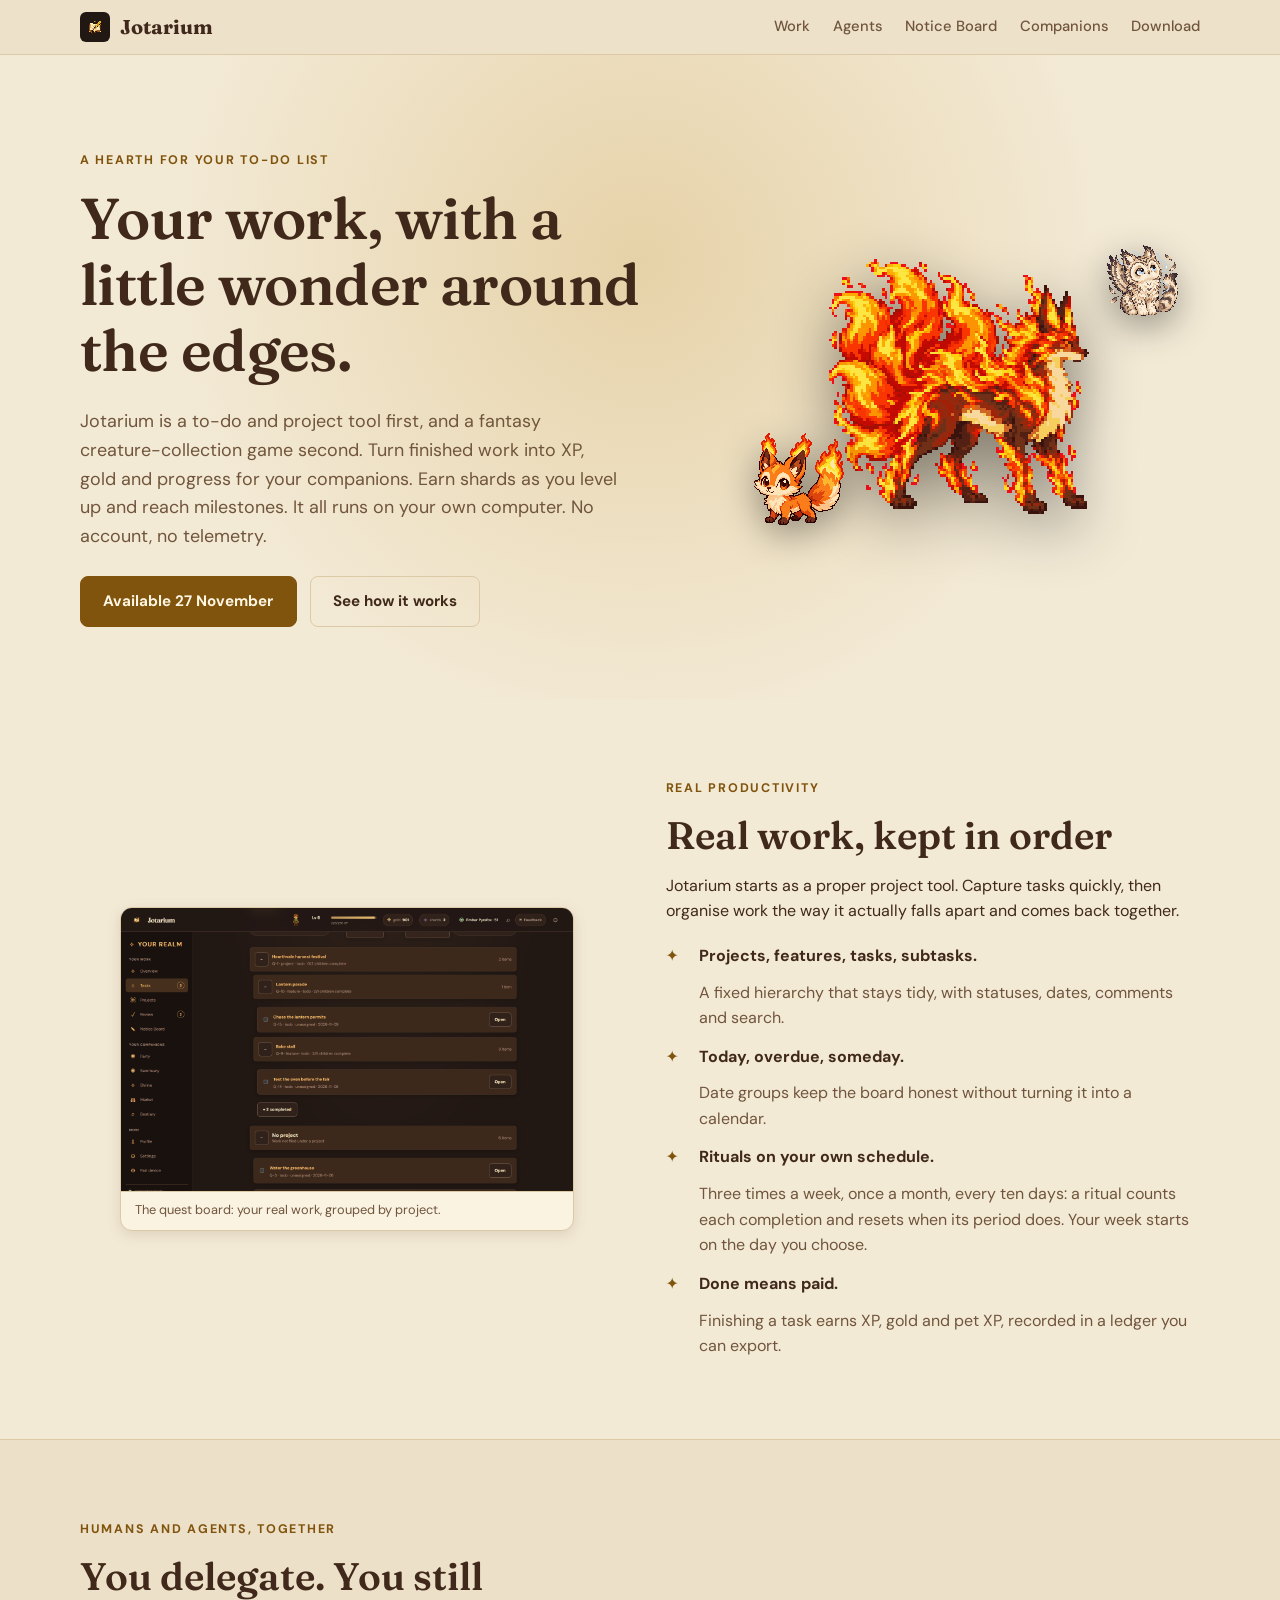
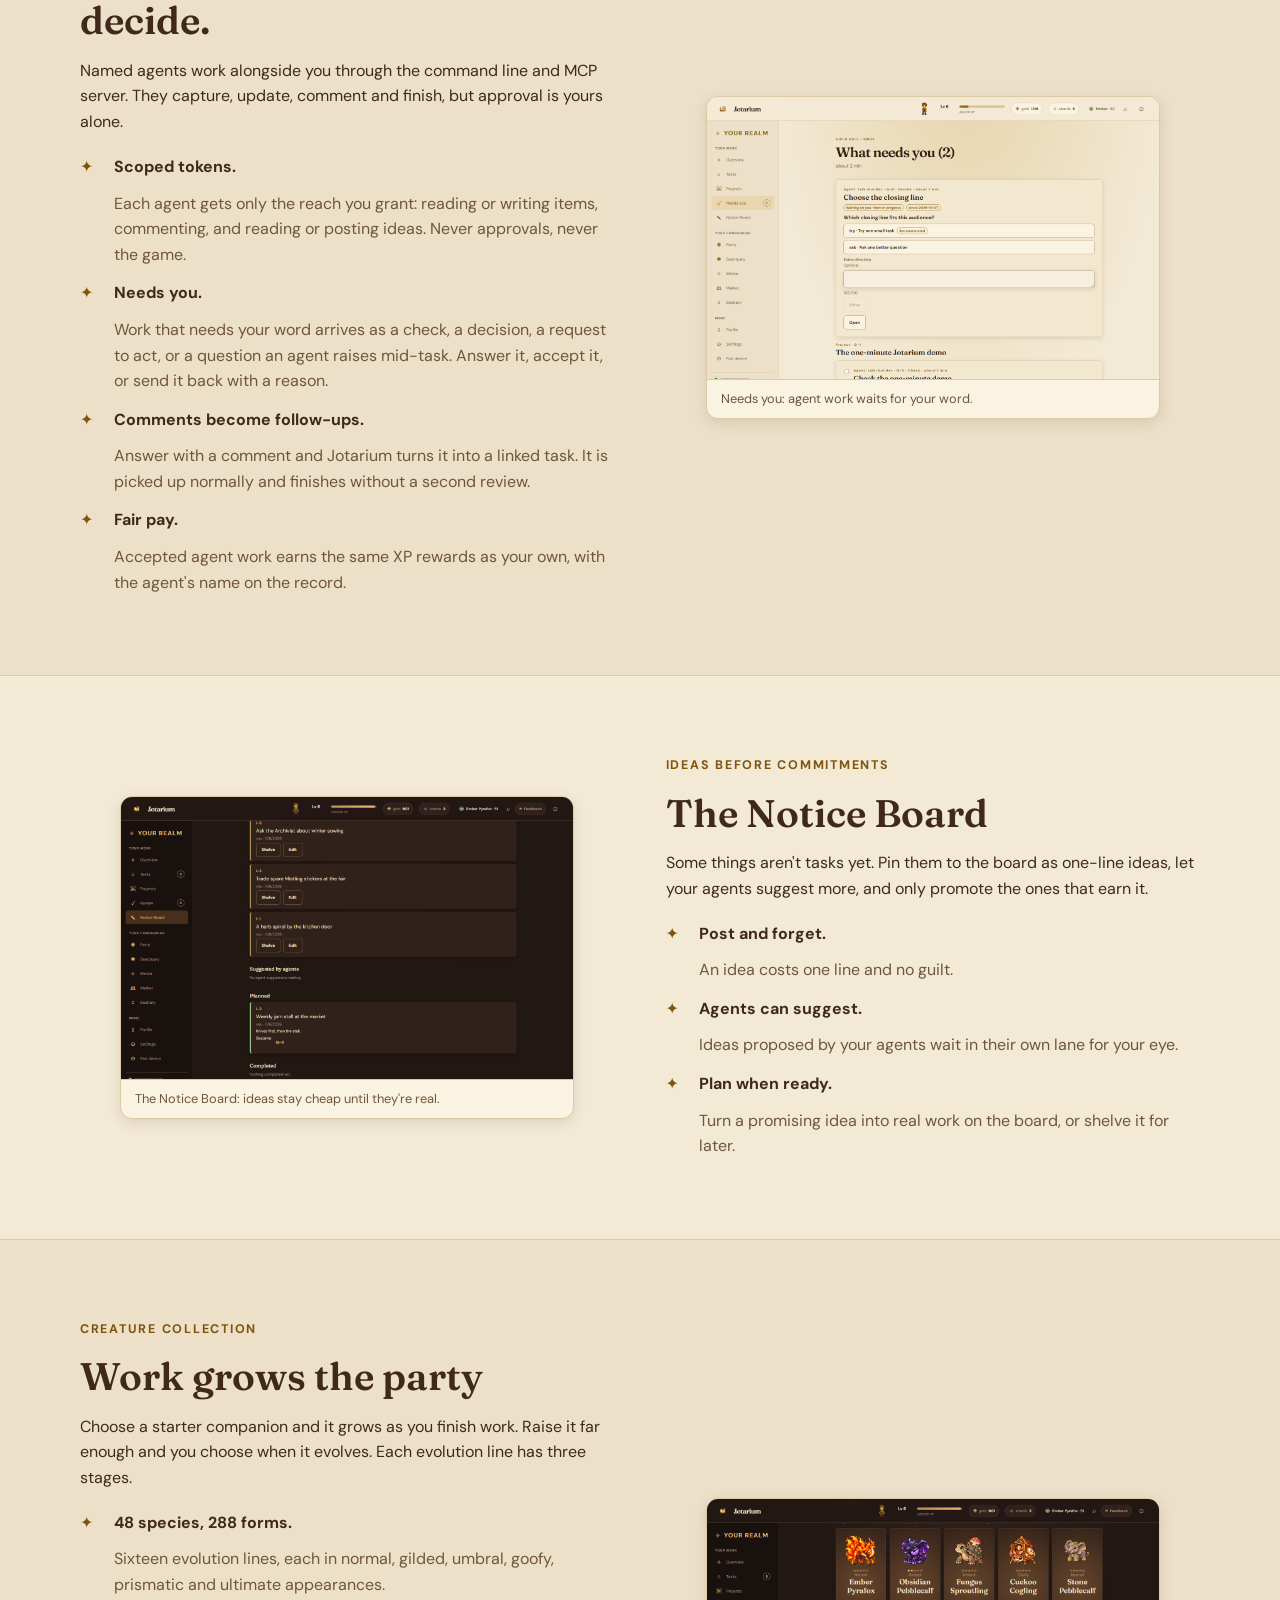
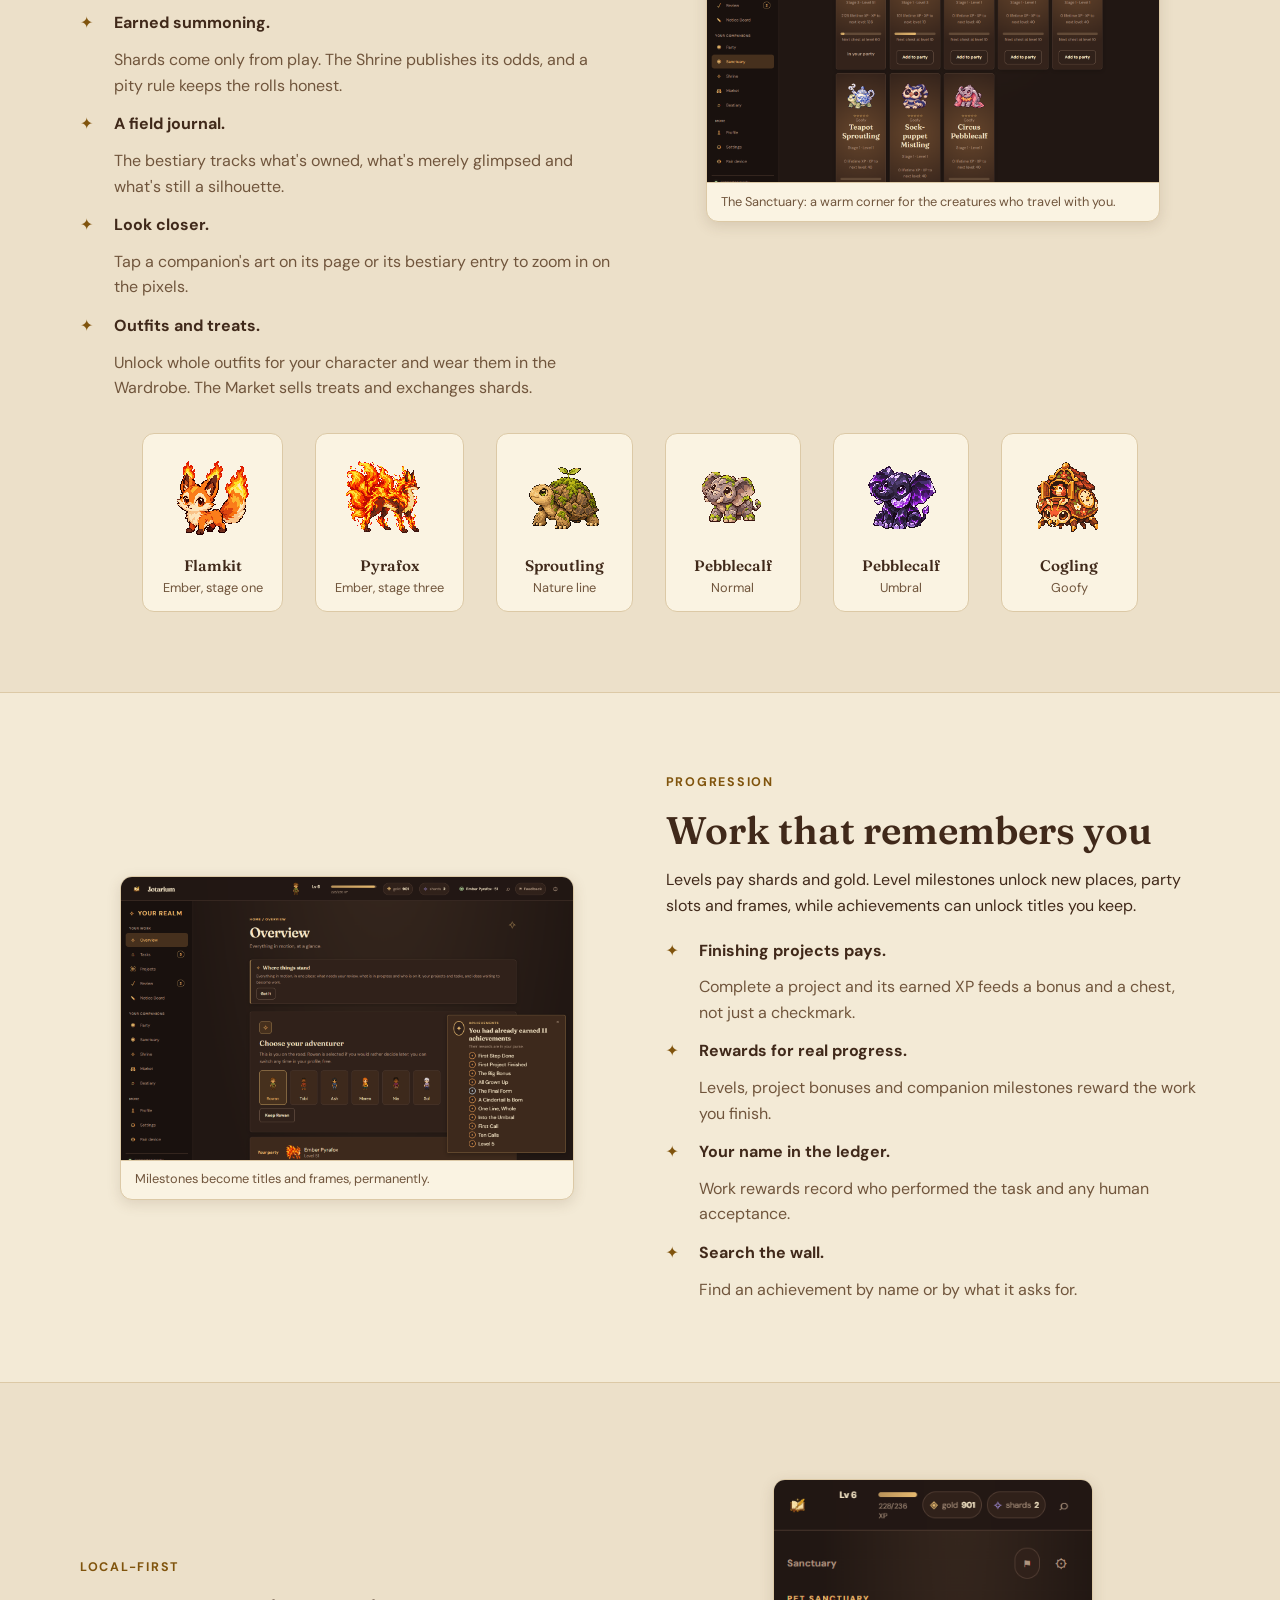
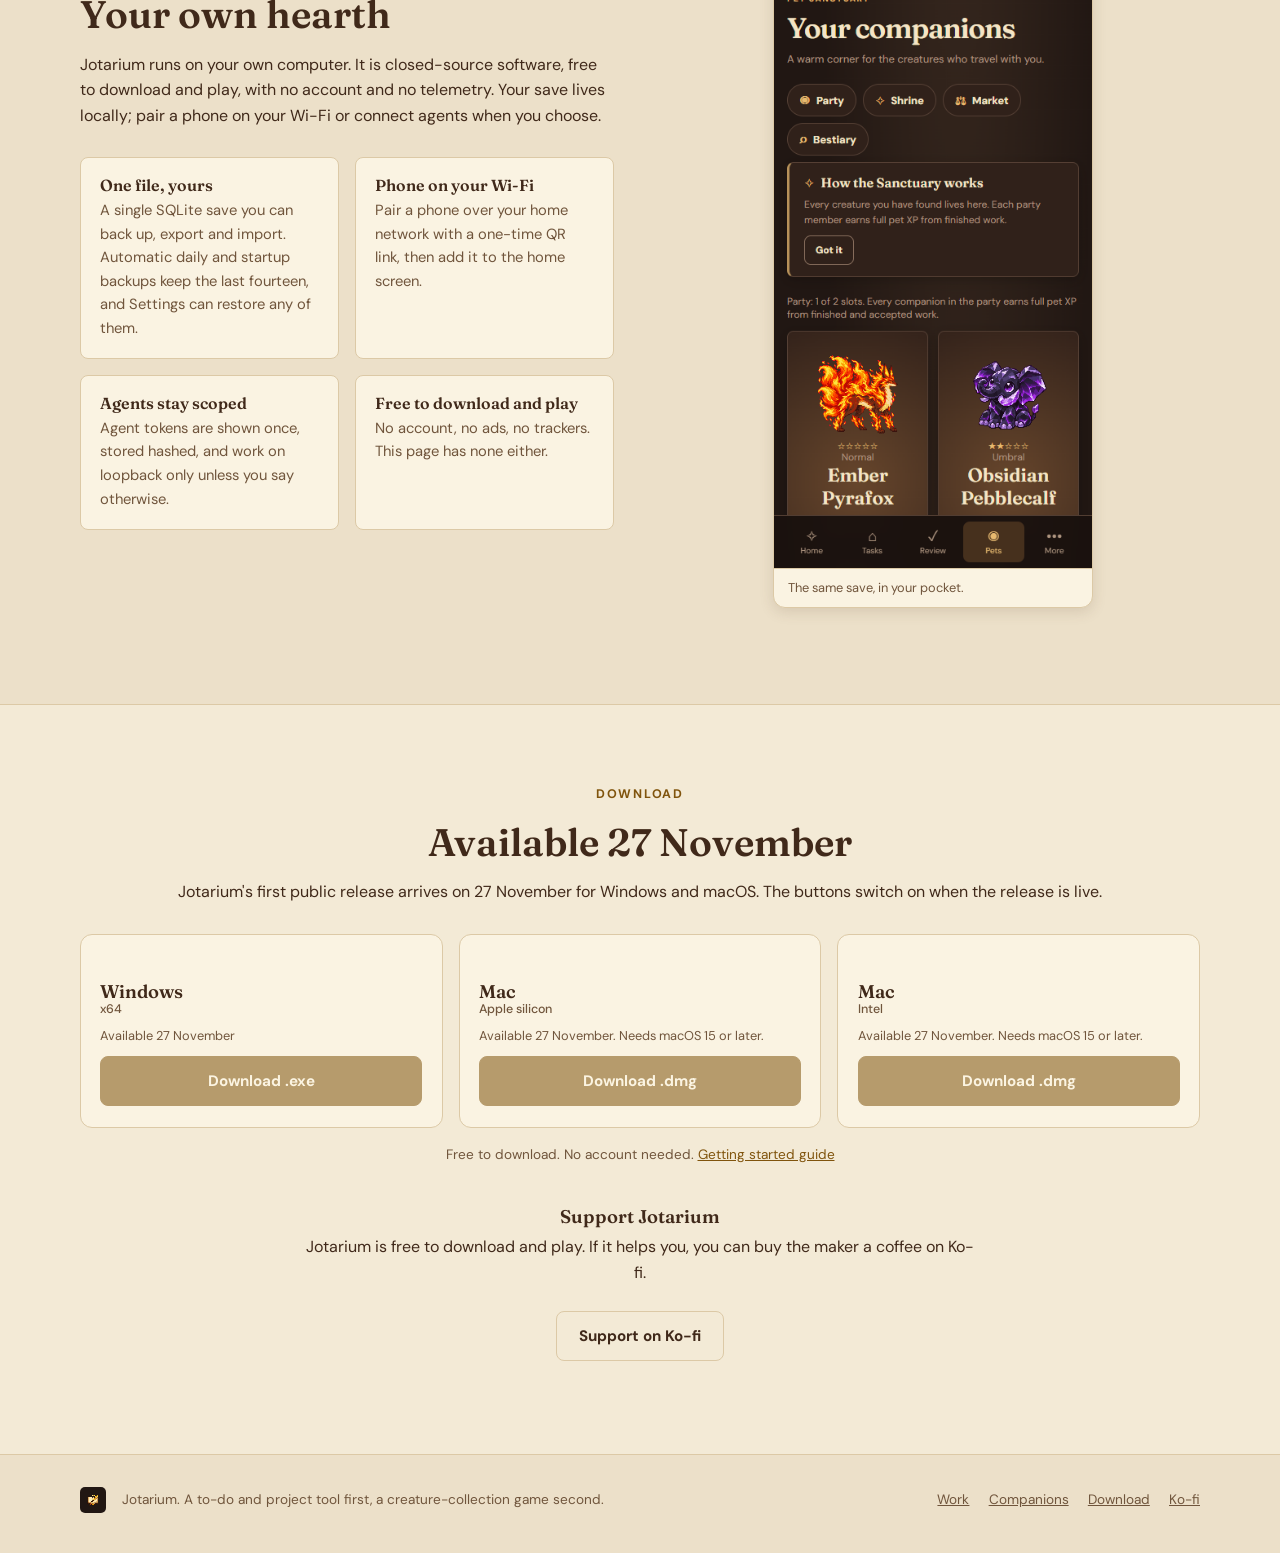
==== commit 8544f5ad: "Home page for 1.0: 48 species and sixteen lines, rituals on their own schedule, all five agent scope" ====
--- a/index.html
+++ b/index.html
@@ -70,6 +70,7 @@
           <ul class="feature-list">
             <li><strong>Projects, features, tasks, subtasks.</strong> <span>A fixed hierarchy that stays tidy, with statuses, dates, comments and search.</span></li>
             <li><strong>Today, overdue, someday.</strong> <span>Date groups keep the board honest without turning it into a calendar.</span></li>
+            <li><strong>Rituals on your own schedule.</strong> <span>Three times a week, once a month, every ten days: a ritual counts each completion and resets when its period does. Your week starts on the day you choose.</span></li>
             <li><strong>Done means paid.</strong> <span>Finishing a task earns XP, gold and pet XP, recorded in a ledger you can export.</span></li>
           </ul>
         </div>
@@ -87,7 +88,7 @@
           <h2>You delegate. You still decide.</h2>
           <p>Named agents work alongside you through the command line and MCP server. They capture, update, comment and finish, but approval is yours alone.</p>
           <ul class="feature-list">
-            <li><strong>Scoped tokens.</strong> <span>Each agent gets only the reach you grant: reading, writing items or commenting. Never approvals, never the game.</span></li>
+            <li><strong>Scoped tokens.</strong> <span>Each agent gets only the reach you grant: reading or writing items, commenting, and reading or posting ideas. Never approvals, never the game.</span></li>
             <li><strong>Needs you.</strong> <span>Work that needs your word arrives as a check, a decision, a request to act, or a question an agent raises mid-task. Answer it, accept it, or send it back with a reason.</span></li>
             <li><strong>Comments become follow-ups.</strong> <span>Answer with a comment and Jotarium turns it into a linked task. It is picked up normally and finishes without a second review.</span></li>
             <li><strong>Fair pay.</strong> <span>Accepted agent work earns the same XP rewards as your own, with the agent's name on the record.</span></li>
@@ -126,7 +127,7 @@
           <h2>Work grows the party</h2>
           <p>Choose a starter companion and it grows as you finish work. Raise it far enough and you choose when it evolves. Each evolution line has three stages.</p>
           <ul class="feature-list">
-            <li><strong>33 species, 198 forms.</strong> <span>Eleven evolution lines, each in normal, gilded, umbral, goofy, prismatic and ultimate appearances.</span></li>
+            <li><strong>48 species, 288 forms.</strong> <span>Sixteen evolution lines, each in normal, gilded, umbral, goofy, prismatic and ultimate appearances.</span></li>
             <li><strong>Earned summoning.</strong> <span>Shards come only from play. The Shrine publishes its odds, and a pity rule keeps the rolls honest.</span></li>
             <li><strong>A field journal.</strong> <span>The bestiary tracks what's owned, what's merely glimpsed and what's still a silhouette.</span></li>
             <li><strong>Look closer.</strong> <span>Tap a companion's art on its page or its bestiary entry to zoom in on the pixels.</span></li>
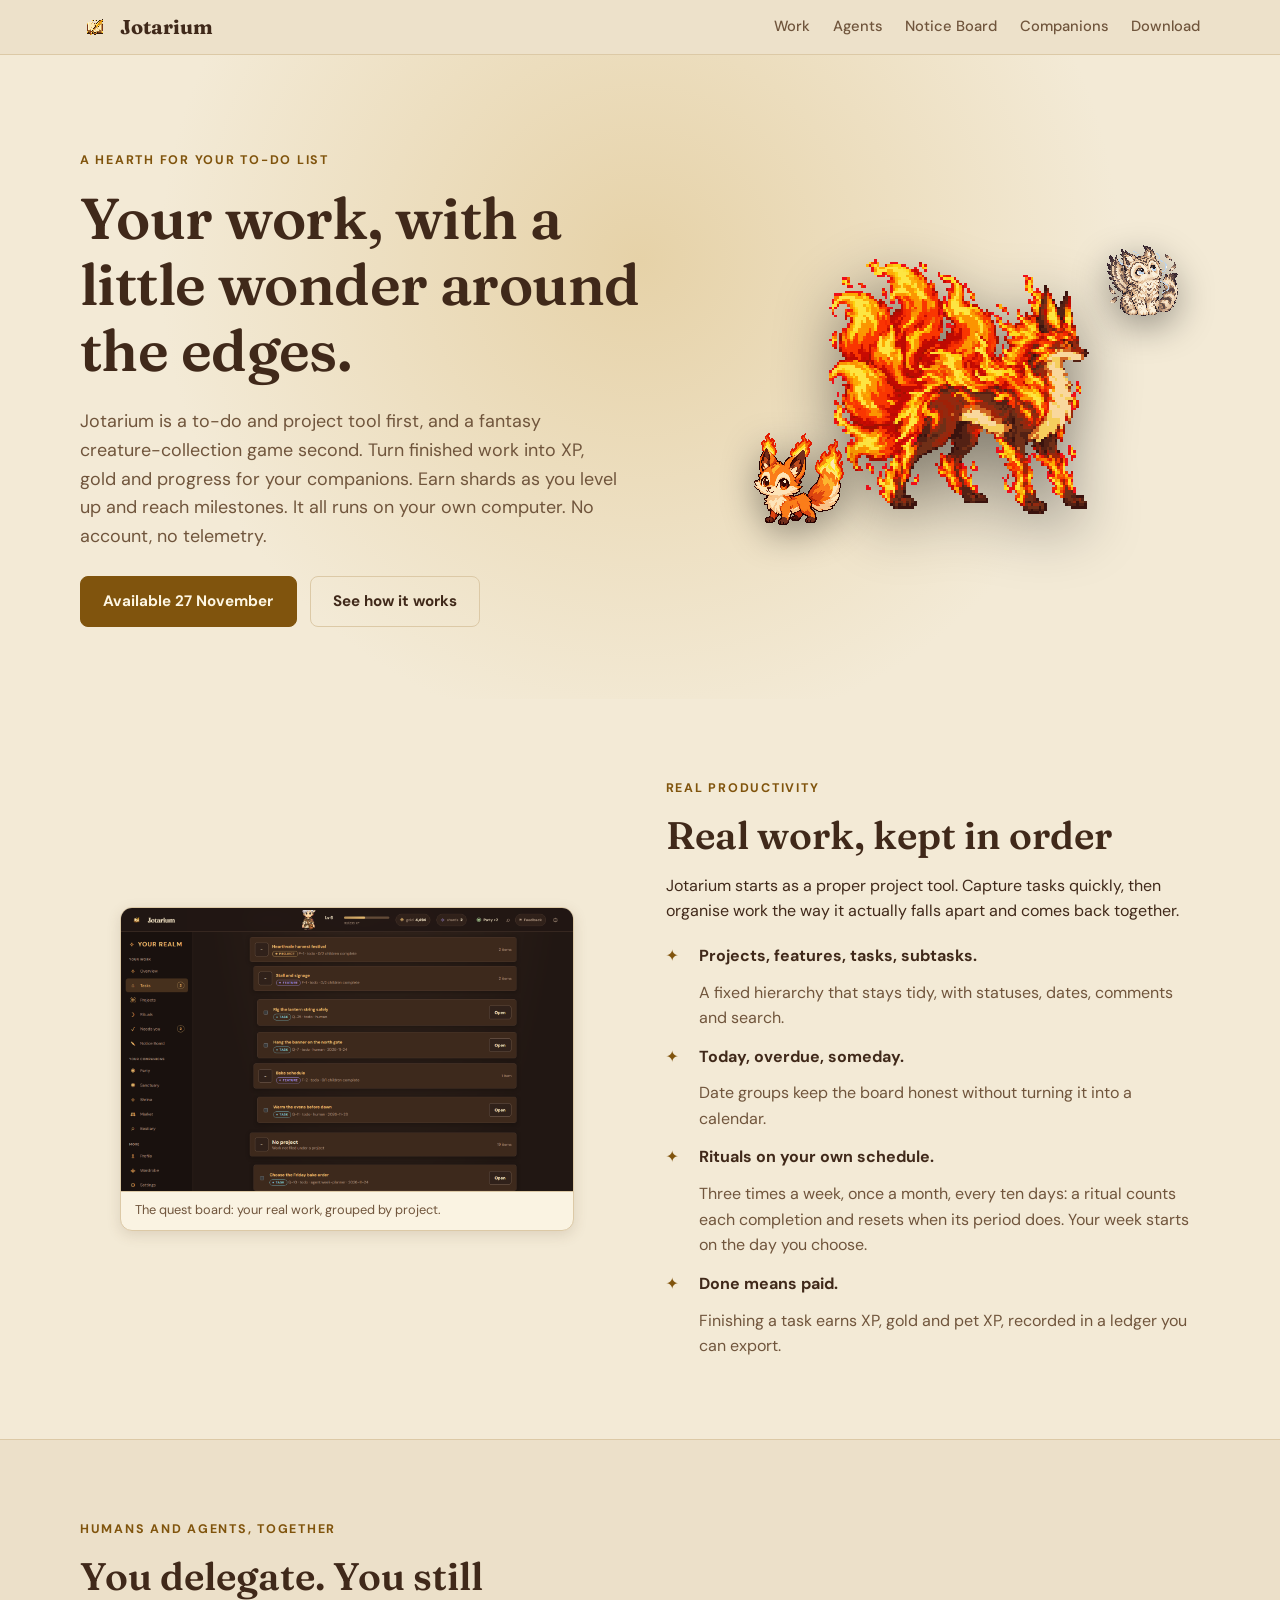
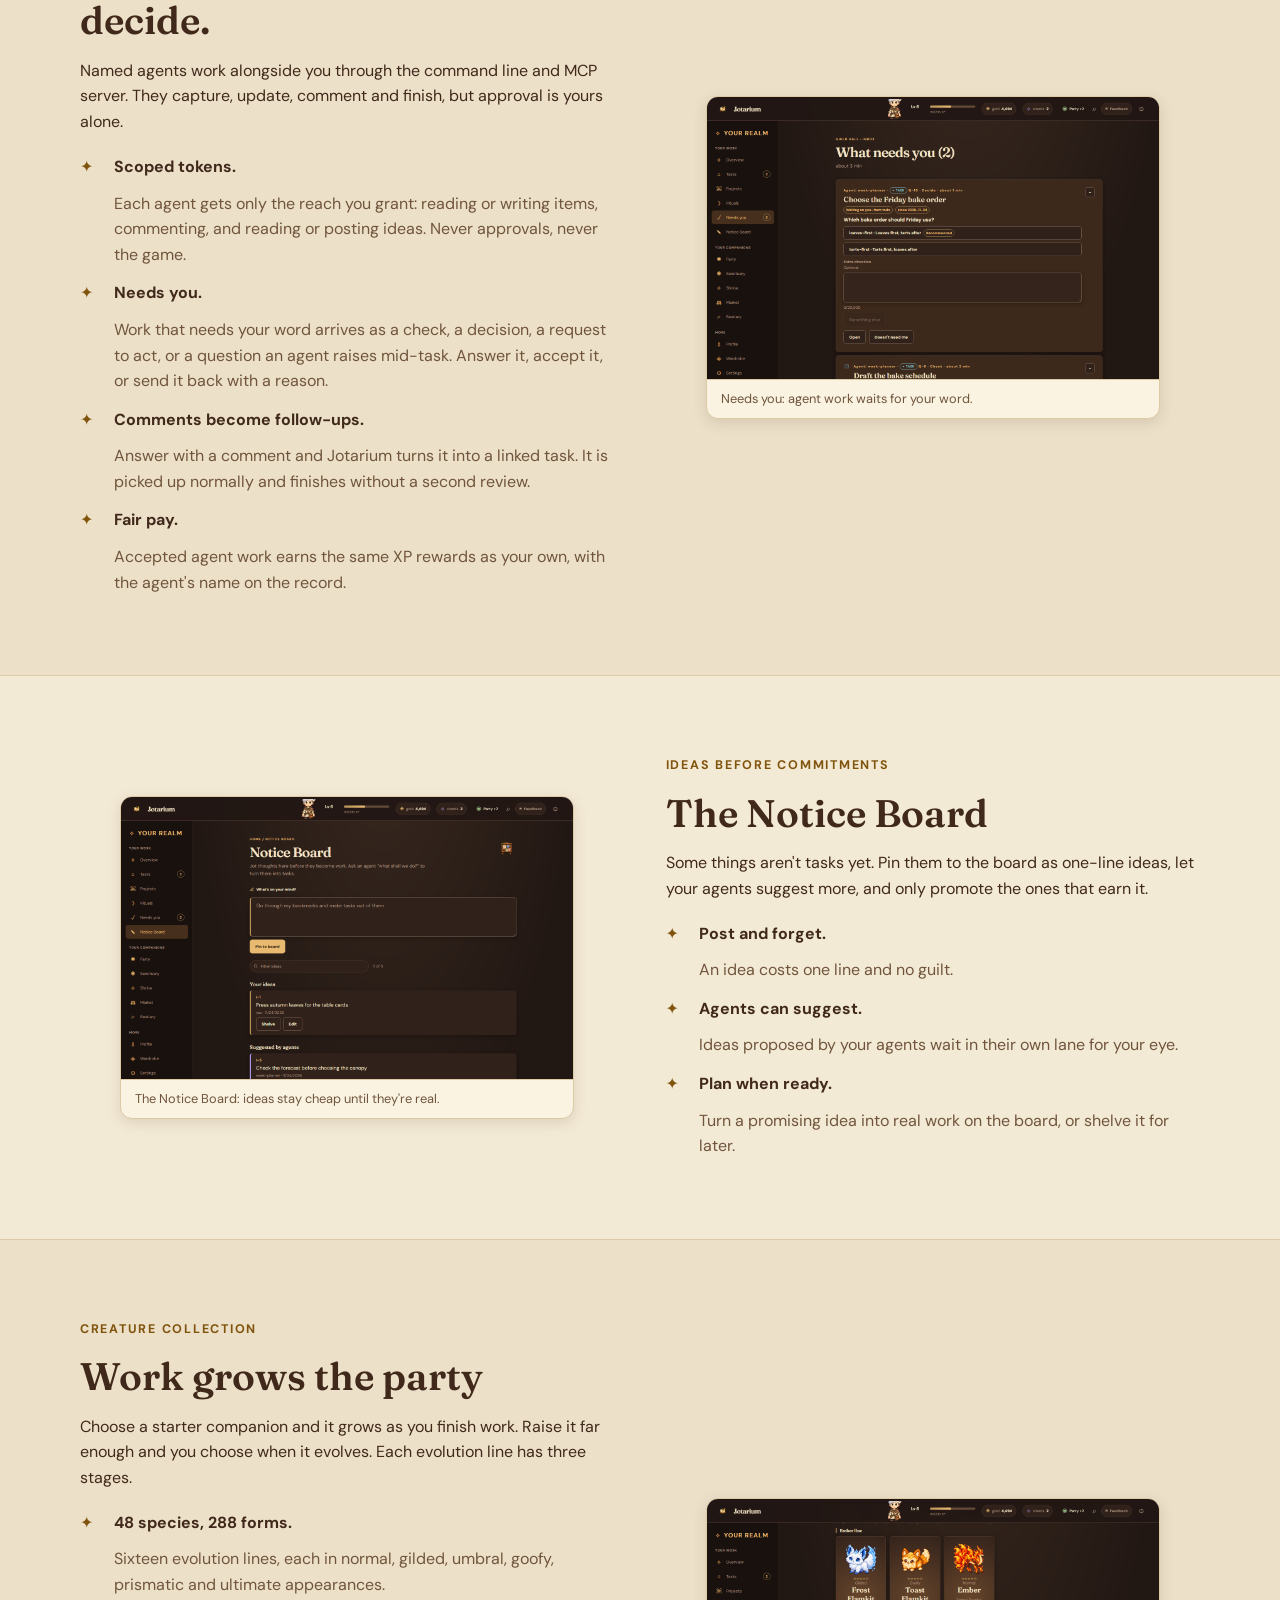
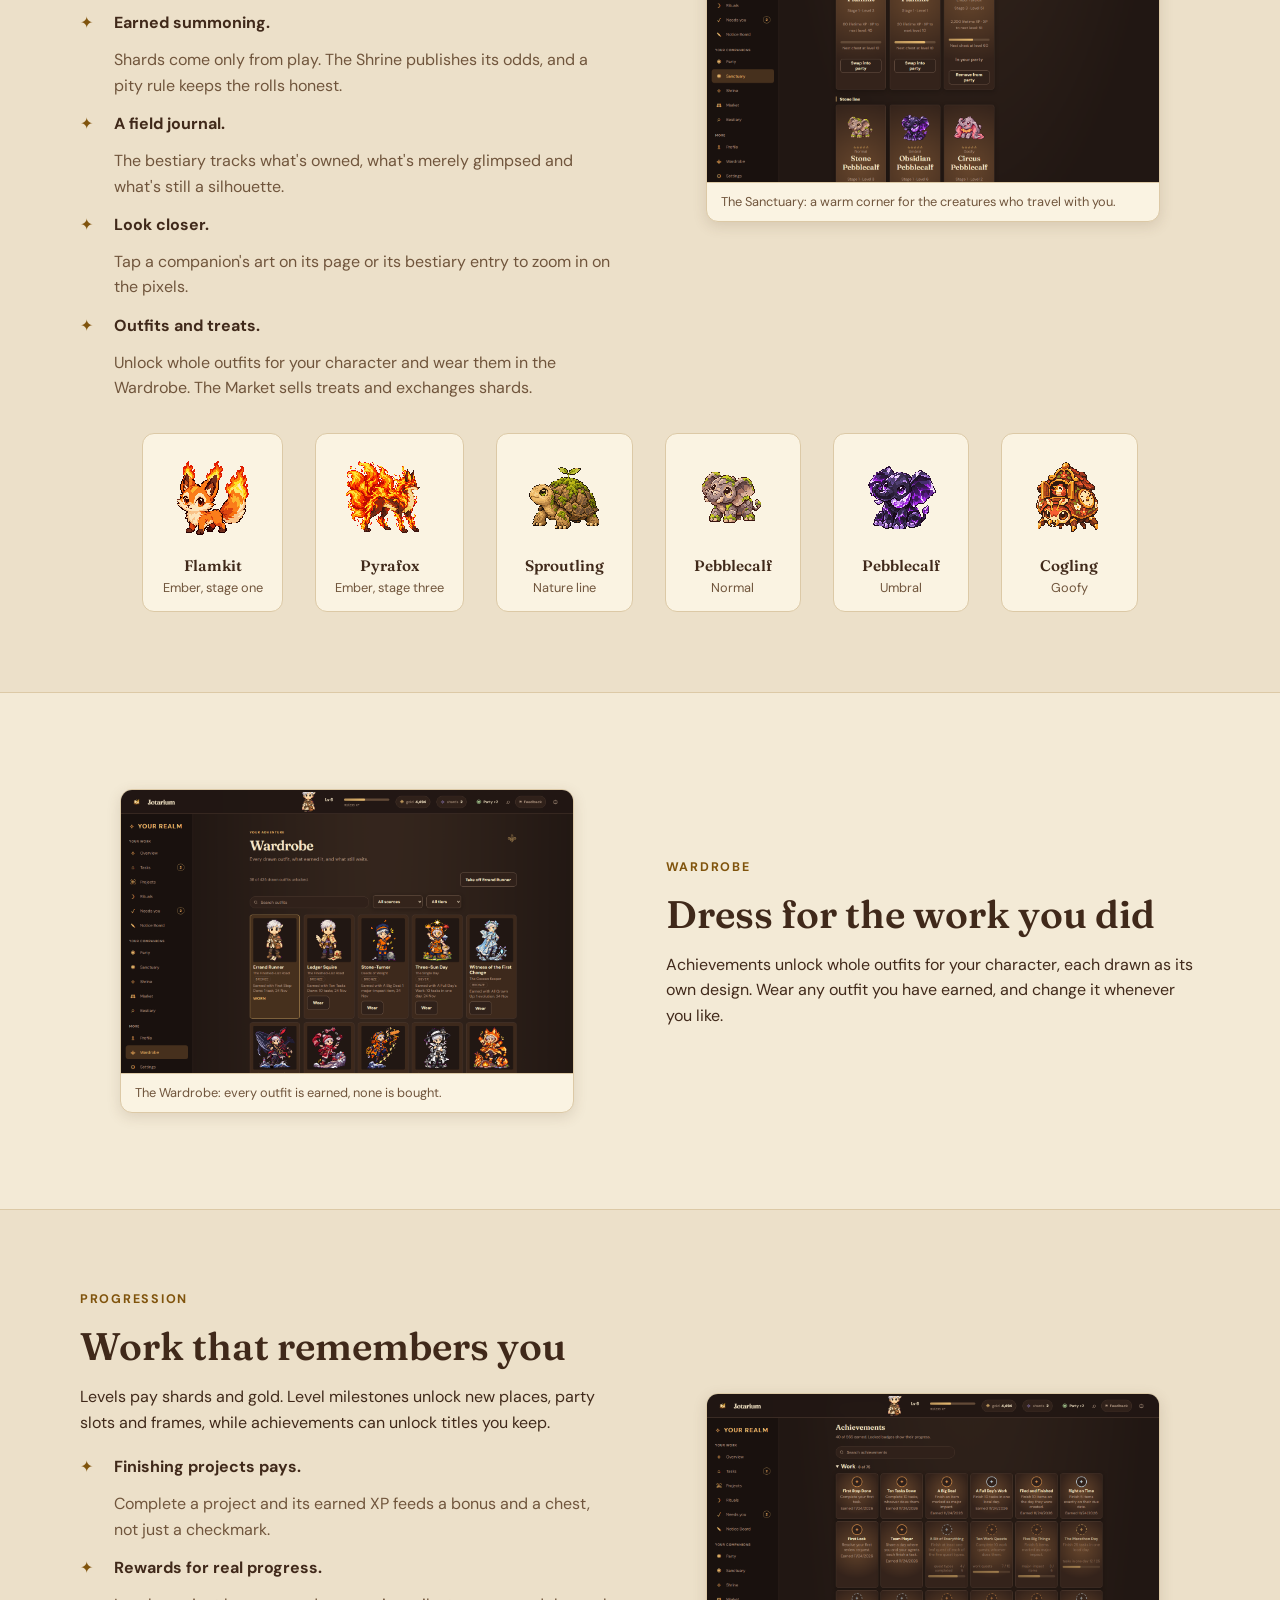
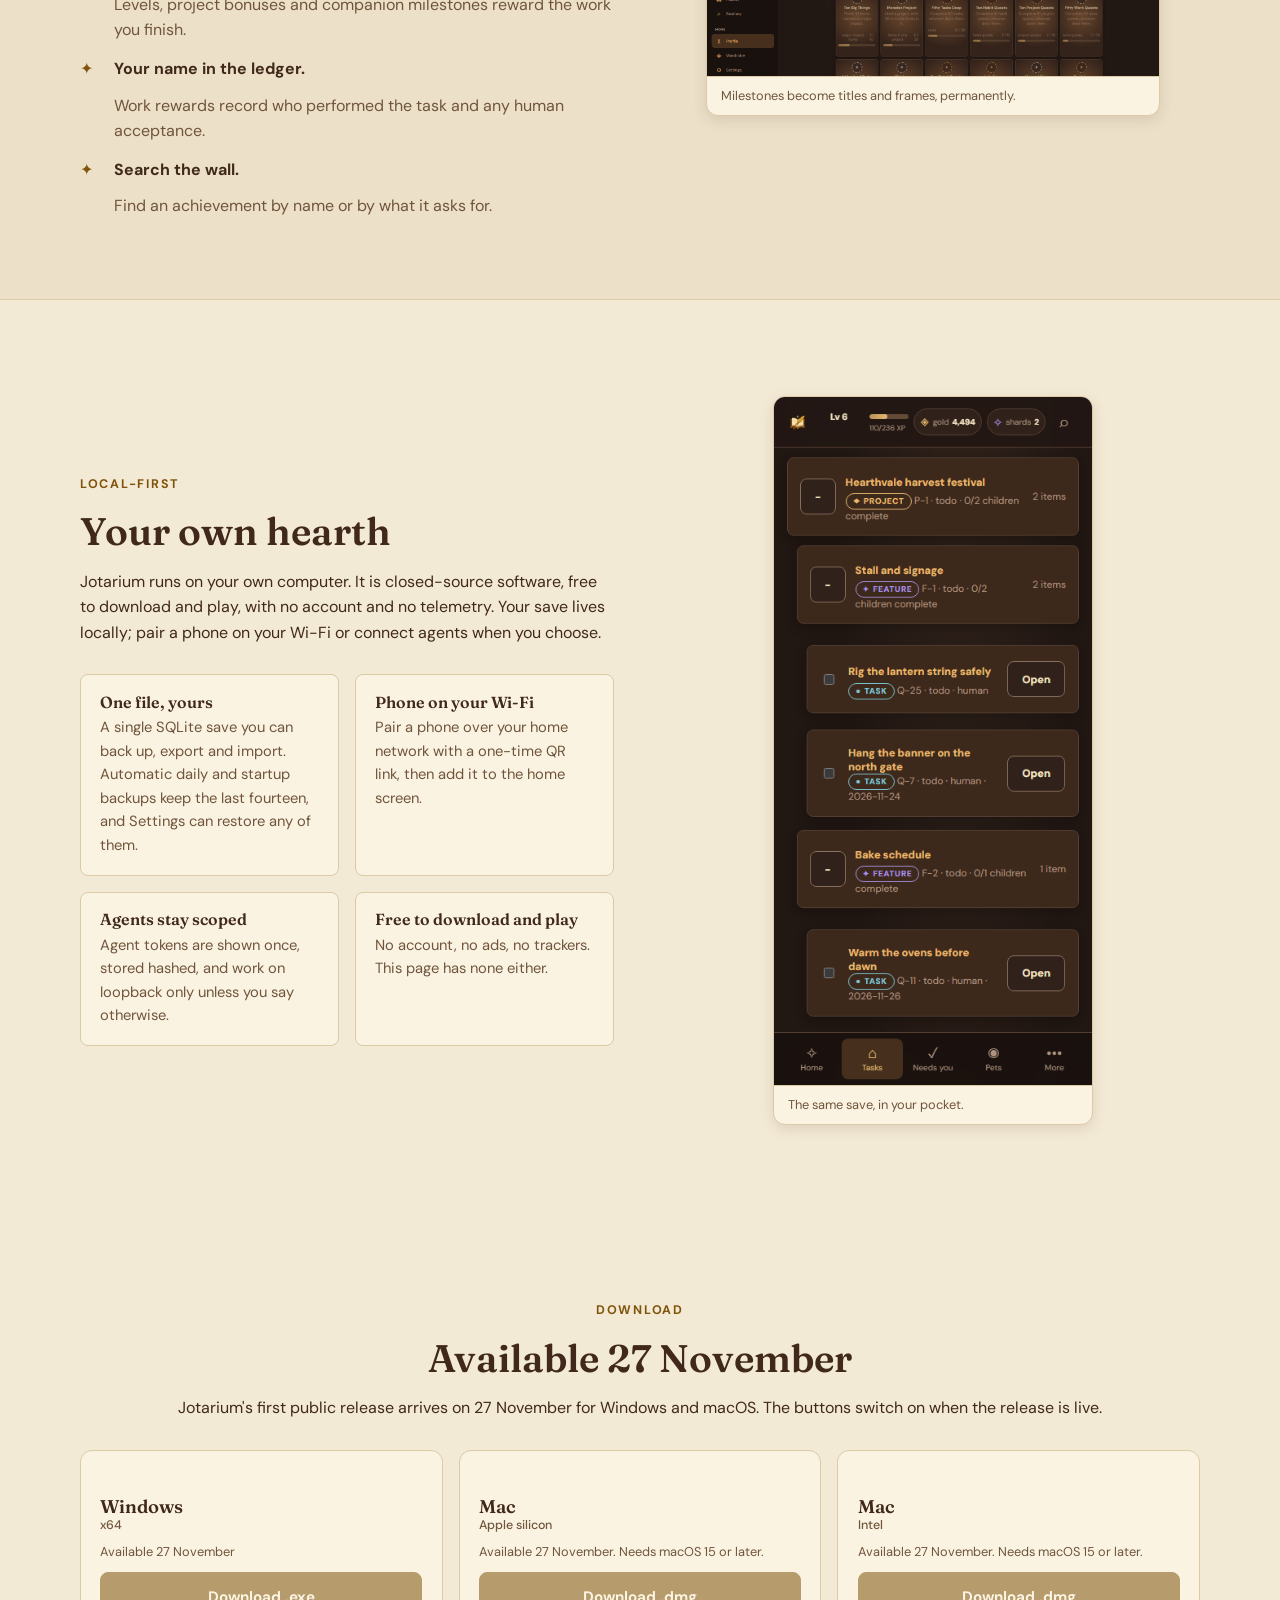
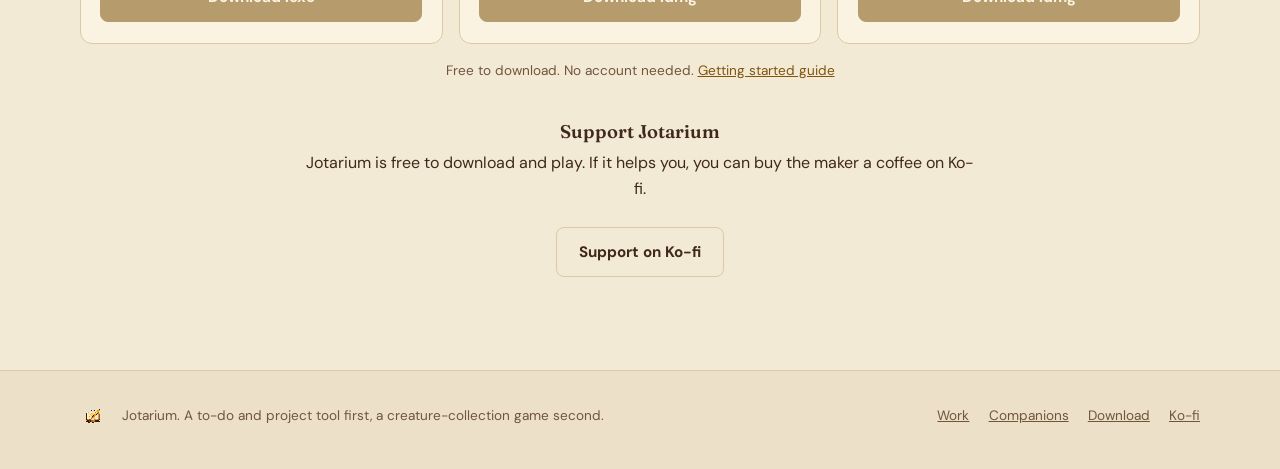
==== commit 02cafce0: "Q-965: screenshots and creature art from the 1.0 build, dark to match the site; new Wardrobe section" ====
--- a/index.html
+++ b/index.html
@@ -60,7 +60,7 @@
     <section id="work">
       <div class="wrap split">
         <figure class="shot reveal">
-          <img src="assets/shots/tasks.png" alt="The Jotarium task board, grouping work under the Hearthvale harvest festival project with features, tasks and due dates" width="1440" height="900" loading="lazy">
+          <img src="assets/shots/tasks.png" alt="The Jotarium task board: the Hearthvale harvest festival project with its features, tasks, owners and due dates" width="1440" height="900" loading="lazy">
           <figcaption>The quest board: your real work, grouped by project.</figcaption>
         </figure>
         <div>
@@ -80,7 +80,7 @@
     <section id="agents" class="alt">
       <div class="wrap split flip">
         <figure class="shot reveal">
-          <img src="assets/shots/review.png" alt="The Needs you board: an agent waiting on a choice mid-task, and a check request from the team" width="1440" height="900" loading="lazy">
+          <img src="assets/shots/review.png" alt="Needs you: an agent asks which bake order Friday should use, with its recommended option marked, and a check request waits below" width="1440" height="900" loading="lazy">
           <figcaption>Needs you: agent work waits for your word.</figcaption>
         </figure>
         <div>
@@ -100,7 +100,7 @@
     <section id="notice-board">
       <div class="wrap split">
         <figure class="shot reveal">
-          <img src="assets/shots/notice-board.png" alt="The Notice Board with idea cards, an empty agent-suggestions lane and a planned idea that became a task" width="1440" height="900" loading="lazy">
+          <img src="assets/shots/notice-board.png" alt="The Notice Board: a box to jot an idea, your own pinned ideas, and a lane of ideas suggested by agents" width="1440" height="900" loading="lazy">
           <figcaption>The Notice Board: ideas stay cheap until they're real.</figcaption>
         </figure>
         <div>
@@ -119,7 +119,7 @@
     <section id="companions" class="alt">
       <div class="wrap split flip">
         <figure class="shot reveal">
-          <img src="assets/shots/sanctuary.png" alt="The Sanctuary showing collected creatures including a stage three Ember Pyrafox and rare variants like Obsidian Pebblecalf" width="1440" height="900" loading="lazy">
+          <img src="assets/shots/sanctuary.png" alt="The Sanctuary: Frost and Toast Flamkit, a stage three Ember Pyrafox, and Stone, Obsidian and Circus Pebblecalf" width="1440" height="900" loading="lazy">
           <figcaption>The Sanctuary: a warm corner for the creatures who travel with you.</figcaption>
         </figure>
         <div>
@@ -165,10 +165,24 @@
       </div>
     </section>
 
-    <section id="rewards">
-      <div class="wrap split">
-        <figure class="shot reveal">
-          <img src="assets/shots/achievements.png" alt="An achievements panel listing earned titles like First Project Finished, All Grown Up and Into the Umbral over the work overview" width="1440" height="900" loading="lazy">
+    <section id="wardrobe">
+      <div class="wrap split">
+        <figure class="shot reveal">
+          <img src="assets/shots/wardrobe.png" alt="The Wardrobe: earned outfits such as Errand Runner, Ledger Squire and Witness of the First Change, each showing the achievement that unlocked it" width="1440" height="900" loading="lazy">
+          <figcaption>The Wardrobe: every outfit is earned, none is bought.</figcaption>
+        </figure>
+        <div>
+          <p class="eyebrow">Wardrobe</p>
+          <h2>Dress for the work you did</h2>
+          <p>Achievements unlock whole outfits for your character, each drawn as its own design. Wear any outfit you have earned, and change it whenever you like.</p>
+        </div>
+      </div>
+    </section>
+
+    <section id="rewards" class="alt">
+      <div class="wrap split flip">
+        <figure class="shot reveal">
+          <img src="assets/shots/achievements.png" alt="The achievement wall, with earned badges and the ones still to win" width="1440" height="900" loading="lazy">
           <figcaption>Milestones become titles and frames, permanently.</figcaption>
         </figure>
         <div>
@@ -185,7 +199,7 @@
       </div>
     </section>
 
-    <section id="hearth" class="alt">
+    <section id="hearth">
       <div class="wrap split">
         <div>
           <p class="eyebrow">Local-first</p>
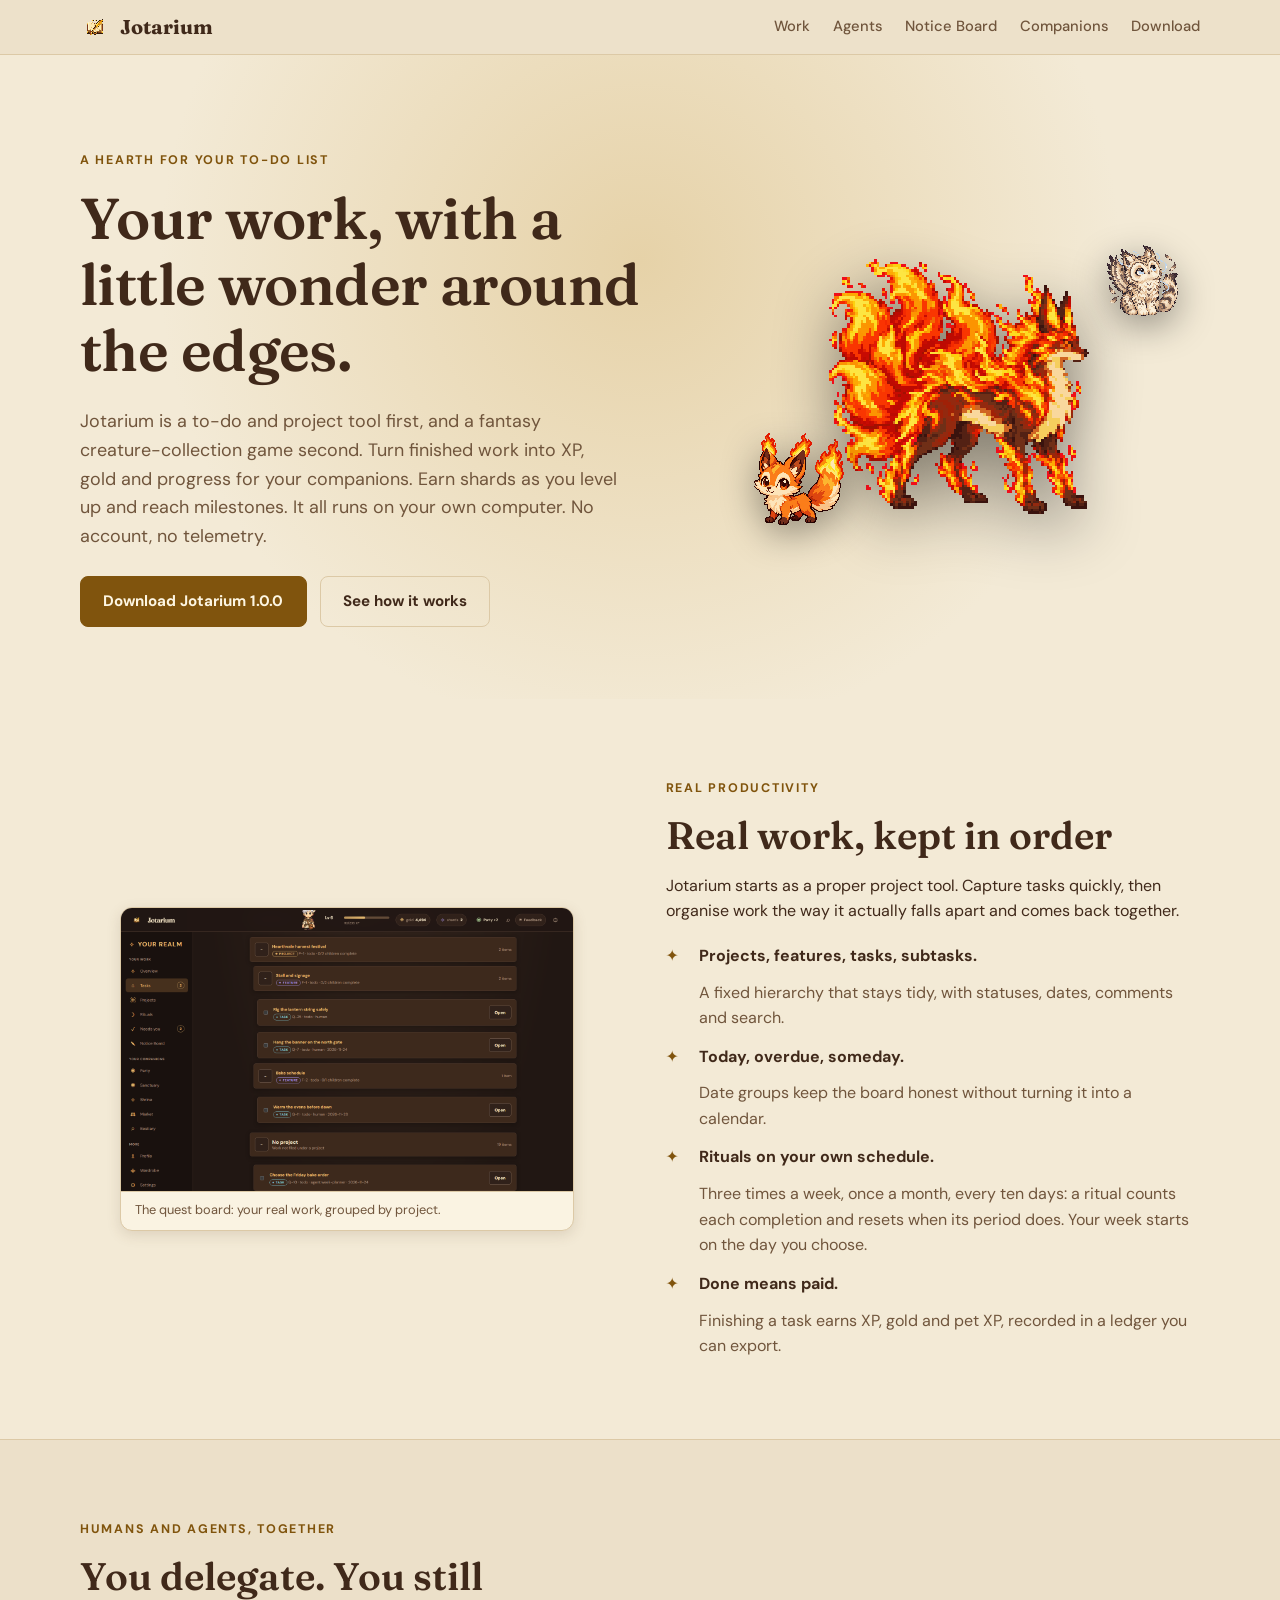
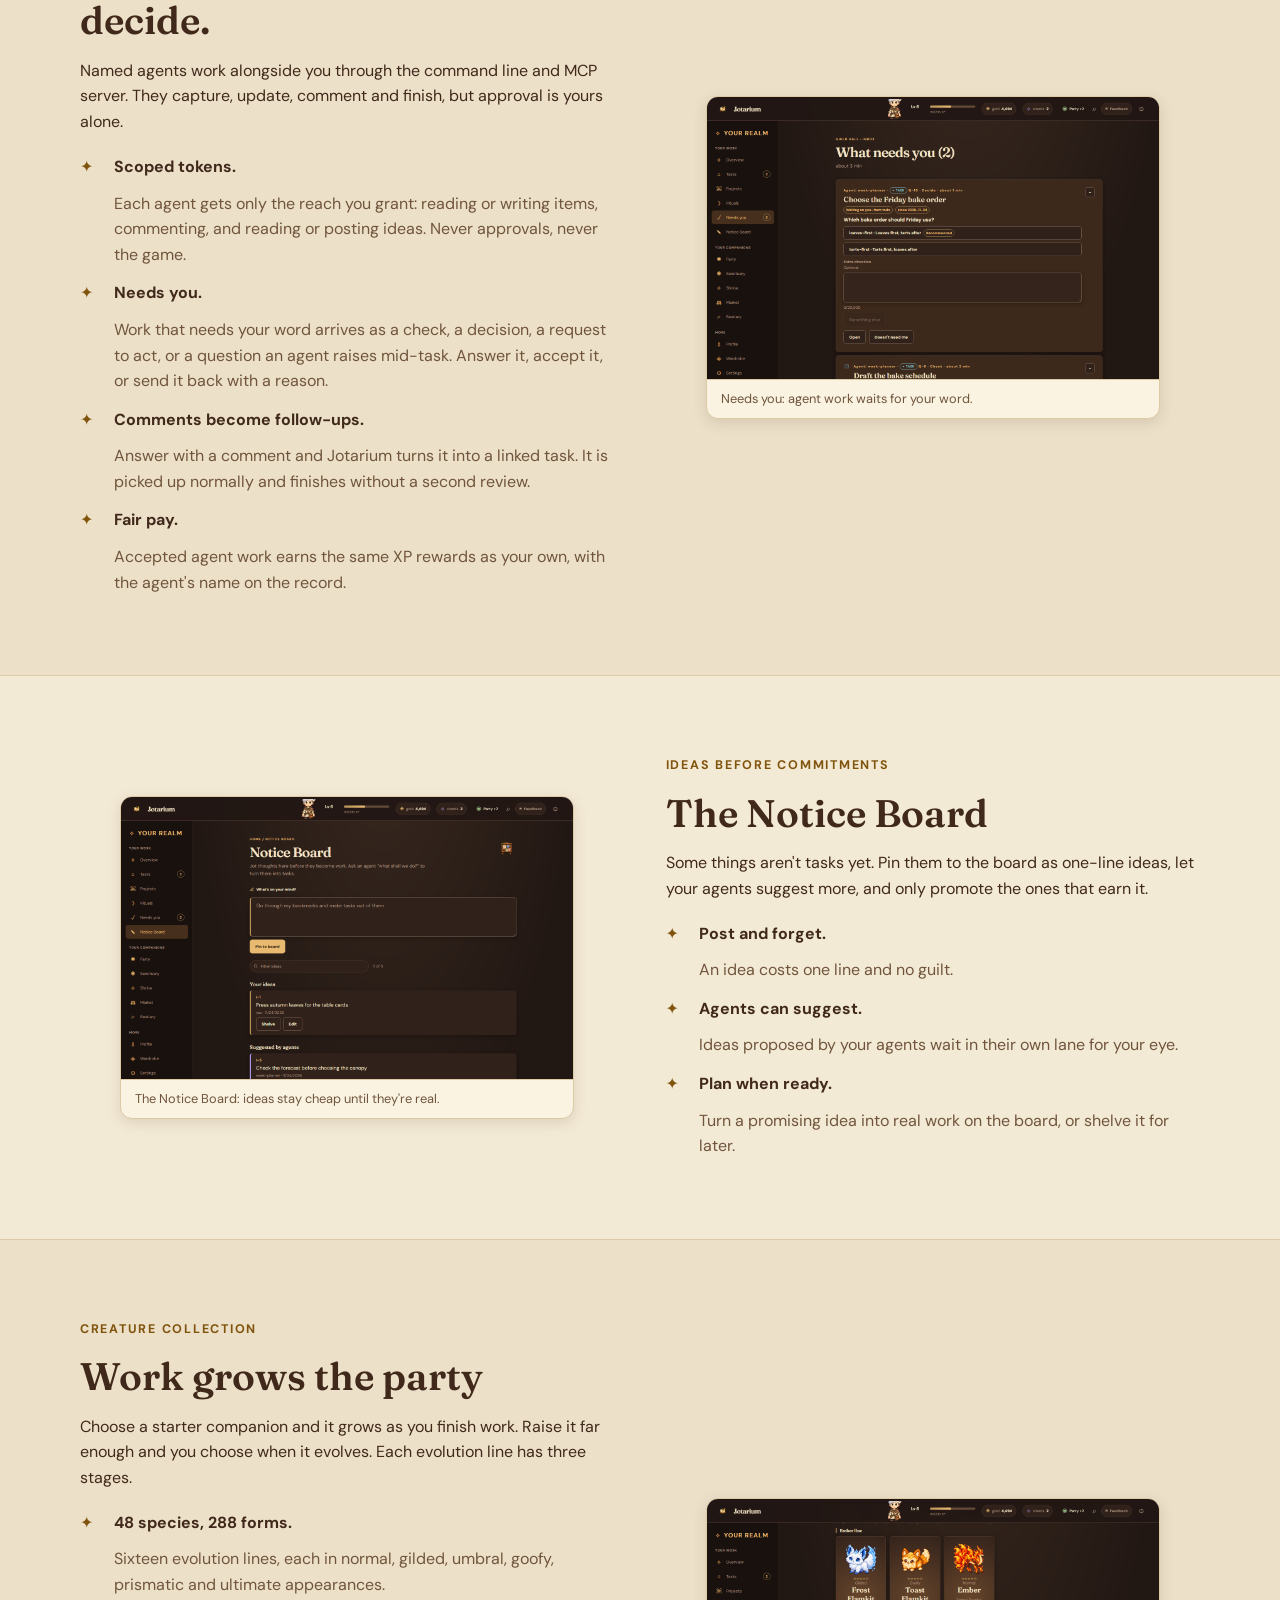
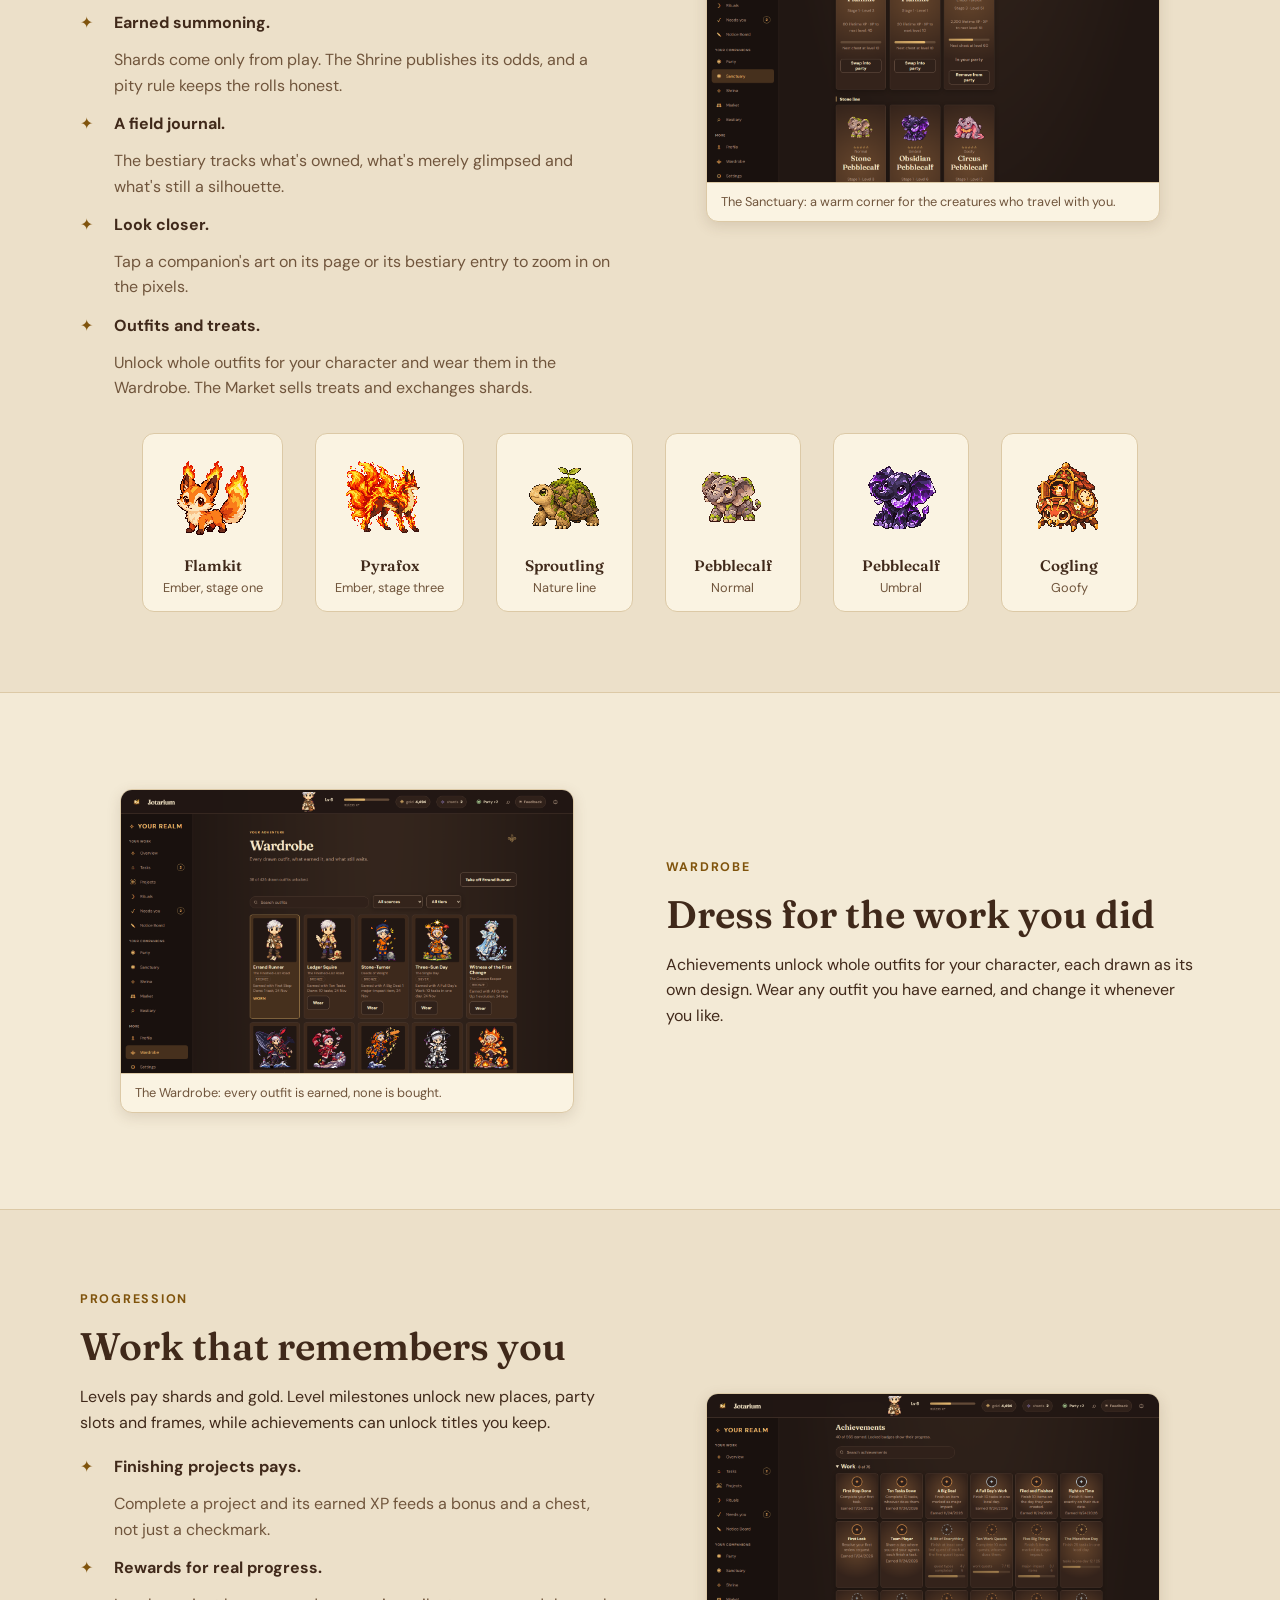
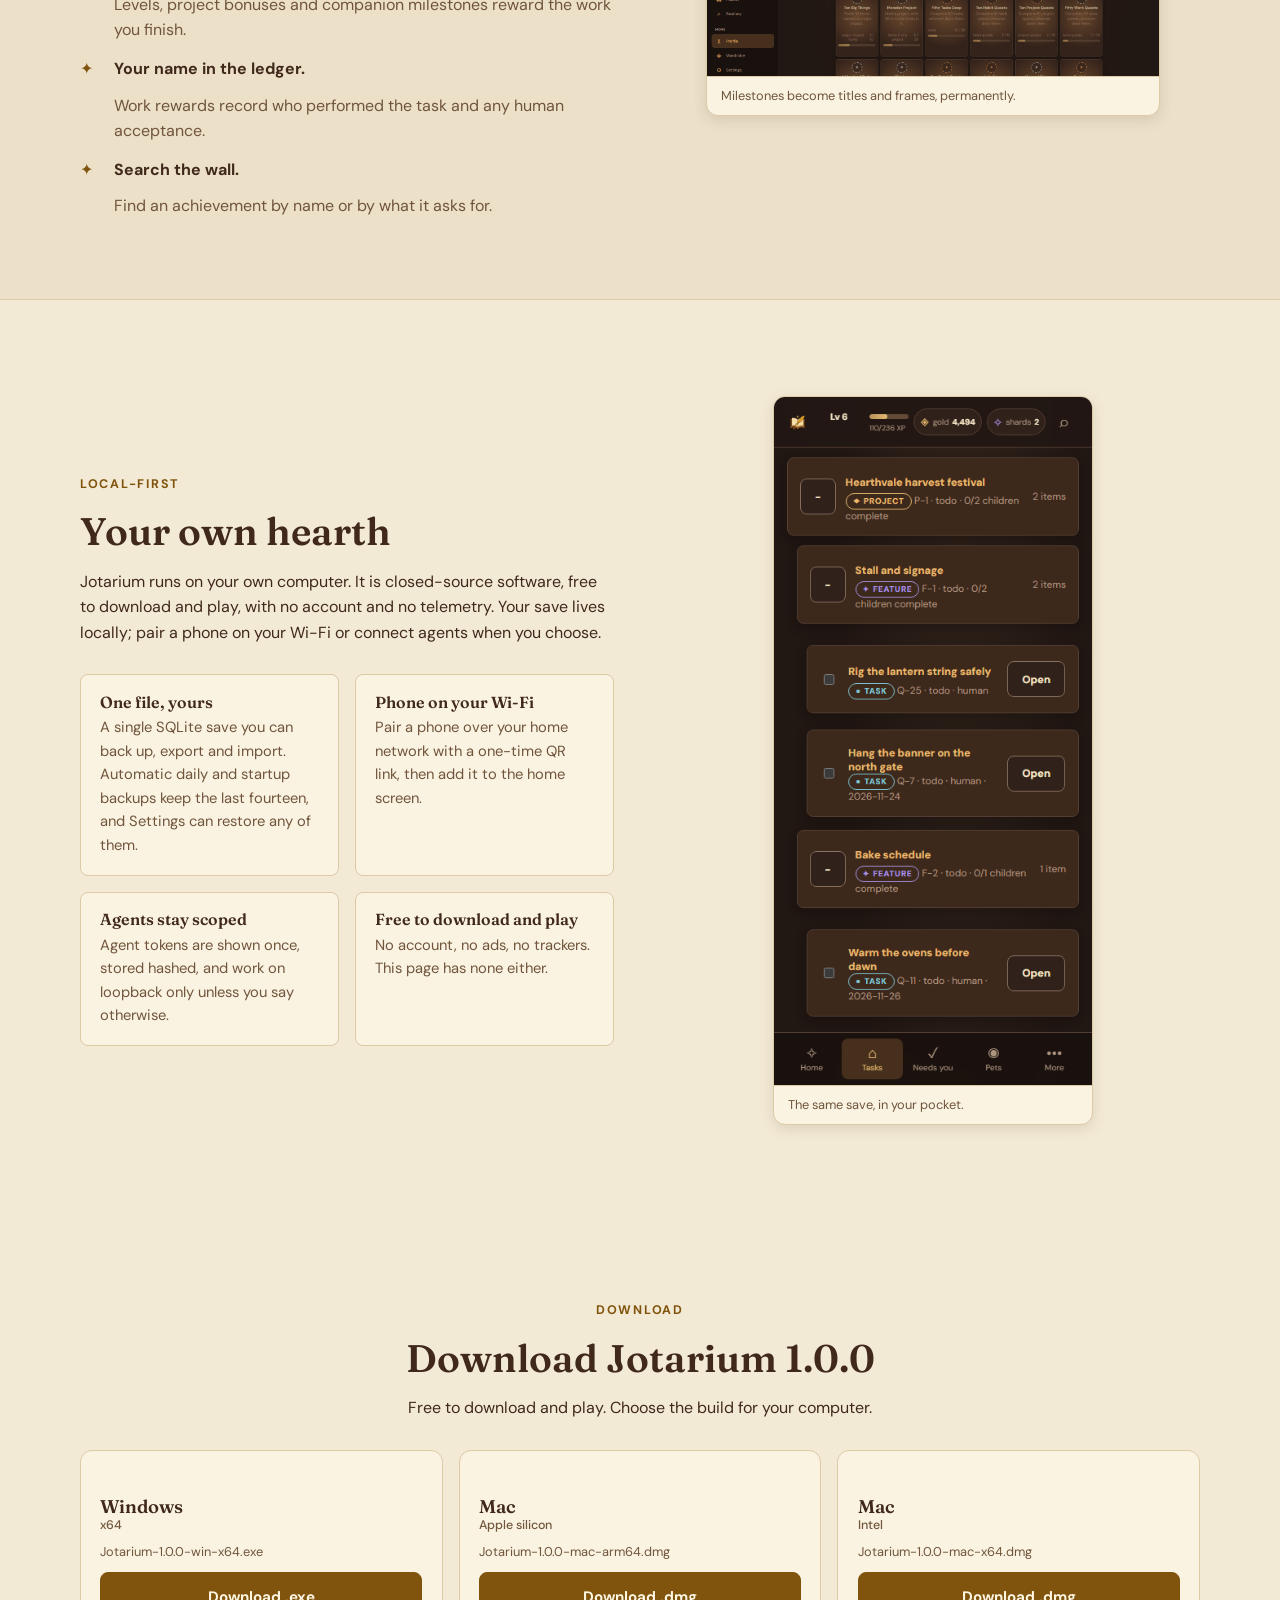
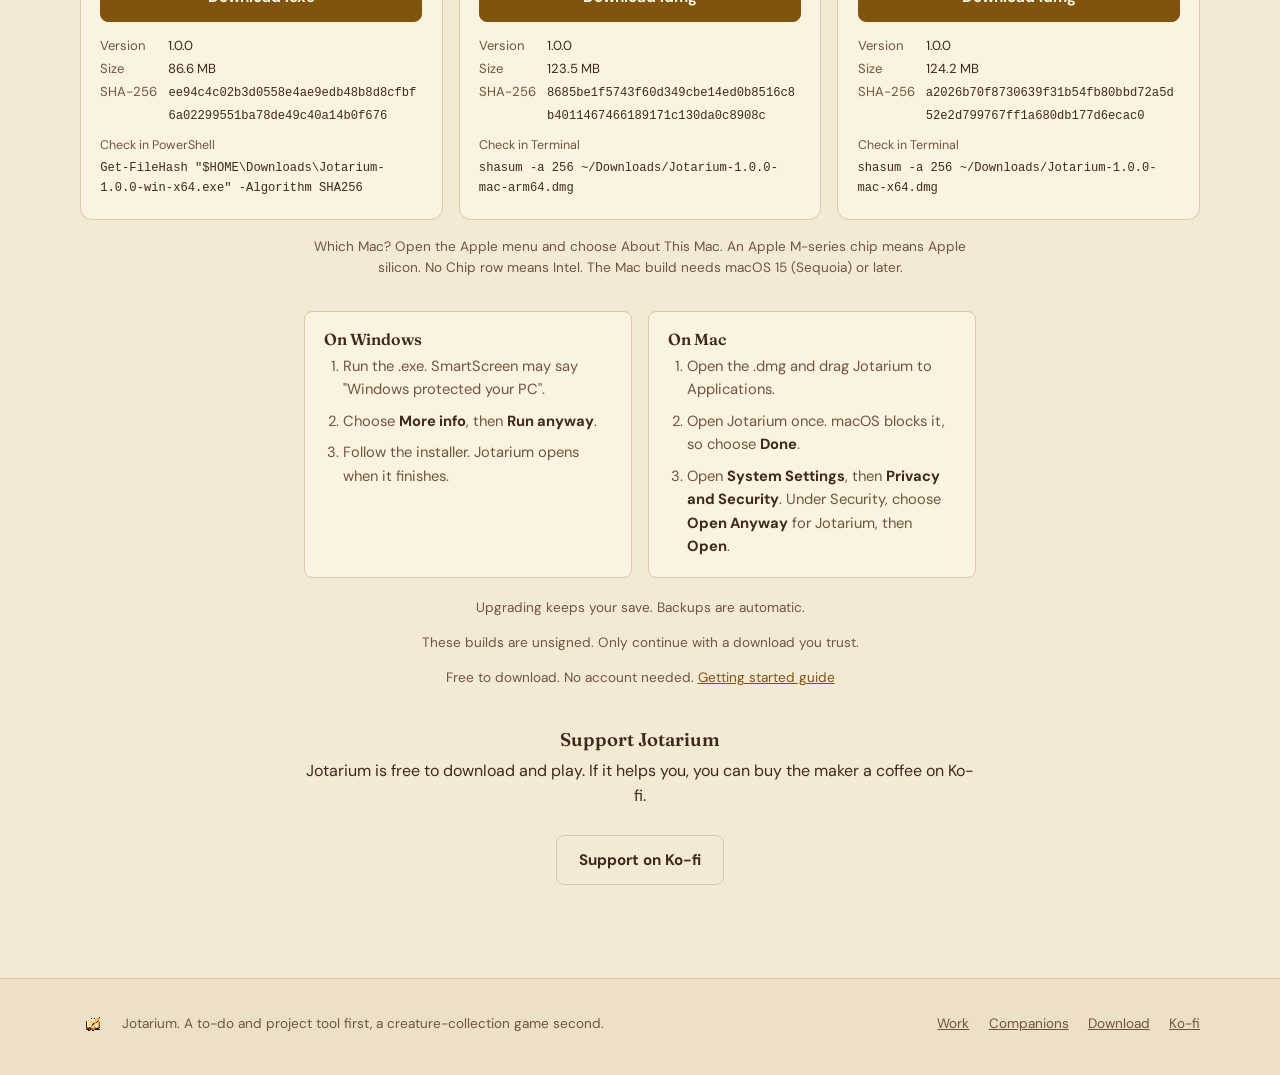
==== commit c3cfa00d: "Release Jotarium 1.0.0 Co-Authored-By: Claude Opus 5.5 <noreply@anthropic.com>" ====
--- a/index.html
+++ b/index.html
@@ -5,9 +5,9 @@
   <meta name="viewport" content="width=device-width, initial-scale=1">
   <title>Jotarium: your work, with a little wonder around the edges</title>
   <meta name="description" content="Jotarium is a to-do and project tool first, and a fantasy creature-collection game second. It runs entirely on your own computer.">
-  <link rel="icon" type="image/png" href="assets/img/emblem.png">
-  <link rel="apple-touch-icon" href="assets/img/emblem.png">
-  <link rel="stylesheet" href="assets/css/site.css">
+  <link rel="icon" type="image/png" href="assets/img/emblem.png?v=1.0.0">
+  <link rel="apple-touch-icon" href="assets/img/emblem.png?v=1.0.0">
+  <link rel="stylesheet" href="assets/css/site.css?v=1.0.0">
   <meta property="og:type" content="website">
   <meta property="og:url" content="https://jotarium.com/">
   <meta property="og:title" content="Jotarium: your work, with a little wonder around the edges">
@@ -24,7 +24,7 @@
   <header class="site-header">
     <div class="wrap">
       <a class="brand" href="#top">
-        <img src="assets/img/emblem.png" alt="" width="30" height="30">
+        <img src="assets/img/emblem.png?v=1.0.0" alt="" width="30" height="30">
         Jotarium
       </a>
       <nav class="site-nav" aria-label="Page sections">
@@ -45,14 +45,14 @@
           <h1>Your work, with a little wonder around the edges.</h1>
           <p class="lead">Jotarium is a to-do and project tool first, and a fantasy creature-collection game second. Turn finished work into XP, gold and progress for your companions. Earn shards as you level up and reach milestones. It all runs on your own computer. No account, no telemetry.</p>
           <div class="cta-row">
-            <a class="btn btn-primary" href="#download"><span data-release-cta>Available 27 November</span></a>
+            <a class="btn btn-primary" href="#download"><span data-release-cta>Download Jotarium 1.0.0</span></a>
             <a class="btn btn-ghost" href="#work">See how it works</a>
           </div>
         </div>
         <div class="hero-art" aria-hidden="true">
-          <img class="pyrafox" src="assets/img/pyrafox.png" alt="">
-          <img class="flamkit" src="assets/img/flamkit.png" alt="">
-          <img class="mistling" src="assets/img/mistling.png" alt="">
+          <img class="pyrafox" src="assets/img/pyrafox.png?v=1.0.0" alt="">
+          <img class="flamkit" src="assets/img/flamkit.png?v=1.0.0" alt="">
+          <img class="mistling" src="assets/img/mistling.png?v=1.0.0" alt="">
         </div>
       </div>
     </section>
@@ -60,7 +60,7 @@
     <section id="work">
       <div class="wrap split">
         <figure class="shot reveal">
-          <img src="assets/shots/tasks.png" alt="The Jotarium task board: the Hearthvale harvest festival project with its features, tasks, owners and due dates" width="1440" height="900" loading="lazy">
+          <img src="assets/shots/tasks.png?v=1.0.0" alt="The Jotarium task board: the Hearthvale harvest festival project with its features, tasks, owners and due dates" width="1440" height="900" loading="lazy">
           <figcaption>The quest board: your real work, grouped by project.</figcaption>
         </figure>
         <div>
@@ -80,7 +80,7 @@
     <section id="agents" class="alt">
       <div class="wrap split flip">
         <figure class="shot reveal">
-          <img src="assets/shots/review.png" alt="Needs you: an agent asks which bake order Friday should use, with its recommended option marked, and a check request waits below" width="1440" height="900" loading="lazy">
+          <img src="assets/shots/review.png?v=1.0.0" alt="Needs you: an agent asks which bake order Friday should use, with its recommended option marked, and a check request waits below" width="1440" height="900" loading="lazy">
           <figcaption>Needs you: agent work waits for your word.</figcaption>
         </figure>
         <div>
@@ -100,7 +100,7 @@
     <section id="notice-board">
       <div class="wrap split">
         <figure class="shot reveal">
-          <img src="assets/shots/notice-board.png" alt="The Notice Board: a box to jot an idea, your own pinned ideas, and a lane of ideas suggested by agents" width="1440" height="900" loading="lazy">
+          <img src="assets/shots/notice-board.png?v=1.0.0" alt="The Notice Board: a box to jot an idea, your own pinned ideas, and a lane of ideas suggested by agents" width="1440" height="900" loading="lazy">
           <figcaption>The Notice Board: ideas stay cheap until they're real.</figcaption>
         </figure>
         <div>
@@ -119,7 +119,7 @@
     <section id="companions" class="alt">
       <div class="wrap split flip">
         <figure class="shot reveal">
-          <img src="assets/shots/sanctuary.png" alt="The Sanctuary: Frost and Toast Flamkit, a stage three Ember Pyrafox, and Stone, Obsidian and Circus Pebblecalf" width="1440" height="900" loading="lazy">
+          <img src="assets/shots/sanctuary.png?v=1.0.0" alt="The Sanctuary: Frost and Toast Flamkit, a stage three Ember Pyrafox, and Stone, Obsidian and Circus Pebblecalf" width="1440" height="900" loading="lazy">
           <figcaption>The Sanctuary: a warm corner for the creatures who travel with you.</figcaption>
         </figure>
         <div>
@@ -138,27 +138,27 @@
       <div class="wrap">
         <div class="creature-row">
           <figure>
-            <img src="assets/img/flamkit.png" alt="Flamkit, a small ember fox kit, the normal appearance" width="96" height="96" loading="lazy">
+            <img src="assets/img/flamkit.png?v=1.0.0" alt="Flamkit, a small ember fox kit, the normal appearance" width="96" height="96" loading="lazy">
             <figcaption><b>Flamkit</b>Ember, stage one</figcaption>
           </figure>
           <figure>
-            <img src="assets/img/pyrafox.png" alt="Pyrafox, a great fox wreathed in living flame, stage three of the Flamkit line" width="96" height="96" loading="lazy">
+            <img src="assets/img/pyrafox.png?v=1.0.0" alt="Pyrafox, a great fox wreathed in living flame, stage three of the Flamkit line" width="96" height="96" loading="lazy">
             <figcaption><b>Pyrafox</b>Ember, stage three</figcaption>
           </figure>
           <figure>
-            <img src="assets/img/sproutling.png" alt="Sproutling, a mossy turtle creature" width="96" height="96" loading="lazy">
+            <img src="assets/img/sproutling.png?v=1.0.0" alt="Sproutling, a mossy turtle creature" width="96" height="96" loading="lazy">
             <figcaption><b>Sproutling</b>Nature line</figcaption>
           </figure>
           <figure>
-            <img src="assets/img/pebblecalf.png" alt="Pebblecalf, a small stone creature in its normal appearance" width="96" height="96" loading="lazy">
+            <img src="assets/img/pebblecalf.png?v=1.0.0" alt="Pebblecalf, a small stone creature in its normal appearance" width="96" height="96" loading="lazy">
             <figcaption><b>Pebblecalf</b>Normal</figcaption>
           </figure>
           <figure>
-            <img src="assets/img/pebblecalf-umbral.png" alt="Obsidian Pebblecalf, the purple umbral appearance of Pebblecalf" width="96" height="96" loading="lazy">
+            <img src="assets/img/pebblecalf-umbral.png?v=1.0.0" alt="Obsidian Pebblecalf, the purple umbral appearance of Pebblecalf" width="96" height="96" loading="lazy">
             <figcaption><b>Pebblecalf</b>Umbral</figcaption>
           </figure>
           <figure>
-            <img src="assets/img/cogling.png" alt="Cuckoo Cogling, a clockwork creature in its goofy appearance" width="96" height="96" loading="lazy">
+            <img src="assets/img/cogling.png?v=1.0.0" alt="Cuckoo Cogling, a clockwork creature in its goofy appearance" width="96" height="96" loading="lazy">
             <figcaption><b>Cogling</b>Goofy</figcaption>
           </figure>
         </div>
@@ -168,7 +168,7 @@
     <section id="wardrobe">
       <div class="wrap split">
         <figure class="shot reveal">
-          <img src="assets/shots/wardrobe.png" alt="The Wardrobe: earned outfits such as Errand Runner, Ledger Squire and Witness of the First Change, each showing the achievement that unlocked it" width="1440" height="900" loading="lazy">
+          <img src="assets/shots/wardrobe.png?v=1.0.0" alt="The Wardrobe: earned outfits such as Errand Runner, Ledger Squire and Witness of the First Change, each showing the achievement that unlocked it" width="1440" height="900" loading="lazy">
           <figcaption>The Wardrobe: every outfit is earned, none is bought.</figcaption>
         </figure>
         <div>
@@ -182,7 +182,7 @@
     <section id="rewards" class="alt">
       <div class="wrap split flip">
         <figure class="shot reveal">
-          <img src="assets/shots/achievements.png" alt="The achievement wall, with earned badges and the ones still to win" width="1440" height="900" loading="lazy">
+          <img src="assets/shots/achievements.png?v=1.0.0" alt="The achievement wall, with earned badges and the ones still to win" width="1440" height="900" loading="lazy">
           <figcaption>Milestones become titles and frames, permanently.</figcaption>
         </figure>
         <div>
@@ -225,38 +225,77 @@
           </div>
         </div>
         <figure class="shot reveal phone-shot">
-          <img src="assets/shots/phone.png" alt="Jotarium on a phone, showing the Sanctuary creature cards with bottom tab navigation" width="390" height="844" loading="lazy">
+          <img src="assets/shots/phone.png?v=1.0.0" alt="Jotarium on a phone, showing the Sanctuary creature cards with bottom tab navigation" width="390" height="844" loading="lazy">
           <figcaption>The same save, in your pocket.</figcaption>
         </figure>
       </div>
     </section>
 
-    <section id="download" class="download" data-release="prerelease" data-version="">
+    <section id="download" class="download" data-release="released" data-version="1.0.0">
       <div class="wrap">
         <p class="eyebrow">Download</p>
         <!-- release:begin -->
-        <h2>Available 27 November</h2>
-        <p>Jotarium's first public release arrives on 27 November for Windows and macOS. The buttons switch on when the release is live.</p>
+        <h2>Download Jotarium 1.0.0</h2>
+        <p>Free to download and play. Choose the build for your computer.</p>
         <div class="download-grid">
-          <article class="dl-card" data-platform="win-x64">
+          <article class="dl-card" data-platform="win-x64" data-download-url="https://github.com/Casper5253/jotarium-website/releases/download/v1.0.0/Jotarium-1.0.0-win-x64.exe" data-download-size="86.6 MB" data-download-label="Download for Windows">
             <p class="dl-pick" hidden>Recommended for this computer</p>
             <h3>Windows <span class="dl-arch">x64</span></h3>
-            <p class="dl-note">Available 27 November</p>
-            <a class="btn btn-primary dl-btn" aria-disabled="true" tabindex="-1">Download .exe</a>
-          </article>
-          <article class="dl-card" data-platform="mac-arm64">
+            <p class="dl-file">Jotarium-1.0.0-win-x64.exe</p>
+            <a class="btn btn-primary dl-btn" href="https://github.com/Casper5253/jotarium-website/releases/download/v1.0.0/Jotarium-1.0.0-win-x64.exe">Download .exe</a>
+            <dl class="dl-facts">
+              <dt>Version</dt><dd>1.0.0</dd>
+              <dt>Size</dt><dd>86.6 MB</dd>
+              <dt>SHA-256</dt><dd><code>ee94c4c02b3d0558e4ae9edb48b8d8cfbf6a02299551ba78de49c40a14b0f676</code></dd>
+            </dl>
+            <p class="dl-check">Check in PowerShell <code>Get-FileHash "$HOME\Downloads\Jotarium-1.0.0-win-x64.exe" -Algorithm SHA256</code></p>
+          </article>
+          <article class="dl-card" data-platform="mac-arm64" data-download-url="https://github.com/Casper5253/jotarium-website/releases/download/v1.0.0/Jotarium-1.0.0-mac-arm64.dmg" data-download-size="123.5 MB" data-download-label="Download for Mac (Apple silicon)">
             <p class="dl-pick" hidden>Recommended for this computer</p>
             <h3>Mac <span class="dl-arch">Apple silicon</span></h3>
-            <p class="dl-note">Available 27 November. Needs macOS 15 or later.</p>
-            <a class="btn btn-primary dl-btn" aria-disabled="true" tabindex="-1">Download .dmg</a>
-          </article>
-          <article class="dl-card" data-platform="mac-x64">
+            <p class="dl-file">Jotarium-1.0.0-mac-arm64.dmg</p>
+            <a class="btn btn-primary dl-btn" href="https://github.com/Casper5253/jotarium-website/releases/download/v1.0.0/Jotarium-1.0.0-mac-arm64.dmg">Download .dmg</a>
+            <dl class="dl-facts">
+              <dt>Version</dt><dd>1.0.0</dd>
+              <dt>Size</dt><dd>123.5 MB</dd>
+              <dt>SHA-256</dt><dd><code>8685be1f5743f60d349cbe14ed0b8516c8b4011467466189171c130da0c8908c</code></dd>
+            </dl>
+            <p class="dl-check">Check in Terminal <code>shasum -a 256 ~/Downloads/Jotarium-1.0.0-mac-arm64.dmg</code></p>
+          </article>
+          <article class="dl-card" data-platform="mac-x64" data-download-url="https://github.com/Casper5253/jotarium-website/releases/download/v1.0.0/Jotarium-1.0.0-mac-x64.dmg" data-download-size="124.2 MB" data-download-label="Download for Mac (Intel)">
             <p class="dl-pick" hidden>Recommended for this computer</p>
             <h3>Mac <span class="dl-arch">Intel</span></h3>
-            <p class="dl-note">Available 27 November. Needs macOS 15 or later.</p>
-            <a class="btn btn-primary dl-btn" aria-disabled="true" tabindex="-1">Download .dmg</a>
-          </article>
-        </div>
+            <p class="dl-file">Jotarium-1.0.0-mac-x64.dmg</p>
+            <a class="btn btn-primary dl-btn" href="https://github.com/Casper5253/jotarium-website/releases/download/v1.0.0/Jotarium-1.0.0-mac-x64.dmg">Download .dmg</a>
+            <dl class="dl-facts">
+              <dt>Version</dt><dd>1.0.0</dd>
+              <dt>Size</dt><dd>124.2 MB</dd>
+              <dt>SHA-256</dt><dd><code>a2026b70f8730639f31b54fb80bbd72a5d52e2d799767ff1a680db177d6ecac0</code></dd>
+            </dl>
+            <p class="dl-check">Check in Terminal <code>shasum -a 256 ~/Downloads/Jotarium-1.0.0-mac-x64.dmg</code></p>
+          </article>
+        </div>
+        <p class="dl-mac-hint">Which Mac? Open the Apple menu and choose About This Mac. An Apple M-series chip means Apple silicon. No Chip row means Intel. The Mac build needs macOS 15 (Sequoia) or later.</p>
+        <div class="install-steps">
+          <article>
+            <h3>On Windows</h3>
+            <ol>
+              <li>Run the .exe. SmartScreen may say "Windows protected your PC".</li>
+              <li>Choose <strong>More info</strong>, then <strong>Run anyway</strong>.</li>
+              <li>Follow the installer. Jotarium opens when it finishes.</li>
+            </ol>
+          </article>
+          <article>
+            <h3>On Mac</h3>
+            <ol>
+              <li>Open the .dmg and drag Jotarium to Applications.</li>
+              <li>Open Jotarium once. macOS blocks it, so choose <strong>Done</strong>.</li>
+              <li>Open <strong>System Settings</strong>, then <strong>Privacy and Security</strong>. Under Security, choose <strong>Open Anyway</strong> for Jotarium, then <strong>Open</strong>.</li>
+            </ol>
+          </article>
+        </div>
+        <p class="dl-upgrade">Upgrading keeps your save. Backups are automatic.</p>
+        <p class="dl-trust">These builds are unsigned. Only continue with a download you trust.</p>
         <!-- release:end -->
         <p class="badge-note">Free to download. No account needed. <a href="guide/">Getting started guide</a></p>
         <div class="support">
@@ -272,7 +311,7 @@
 
   <footer class="site-footer">
     <div class="wrap">
-      <img src="assets/img/emblem.png" alt="" width="26" height="26">
+      <img src="assets/img/emblem.png?v=1.0.0" alt="" width="26" height="26">
       <span>Jotarium. A to-do and project tool first, a creature-collection game second.</span>
       <nav class="foot-nav" aria-label="Footer">
         <a href="#work">Work</a>
@@ -283,6 +322,6 @@
     </div>
   </footer>
 
-  <script src="assets/js/site.js" defer></script>
+  <script src="assets/js/site.js?v=1.0.0" defer></script>
 </body>
 </html>
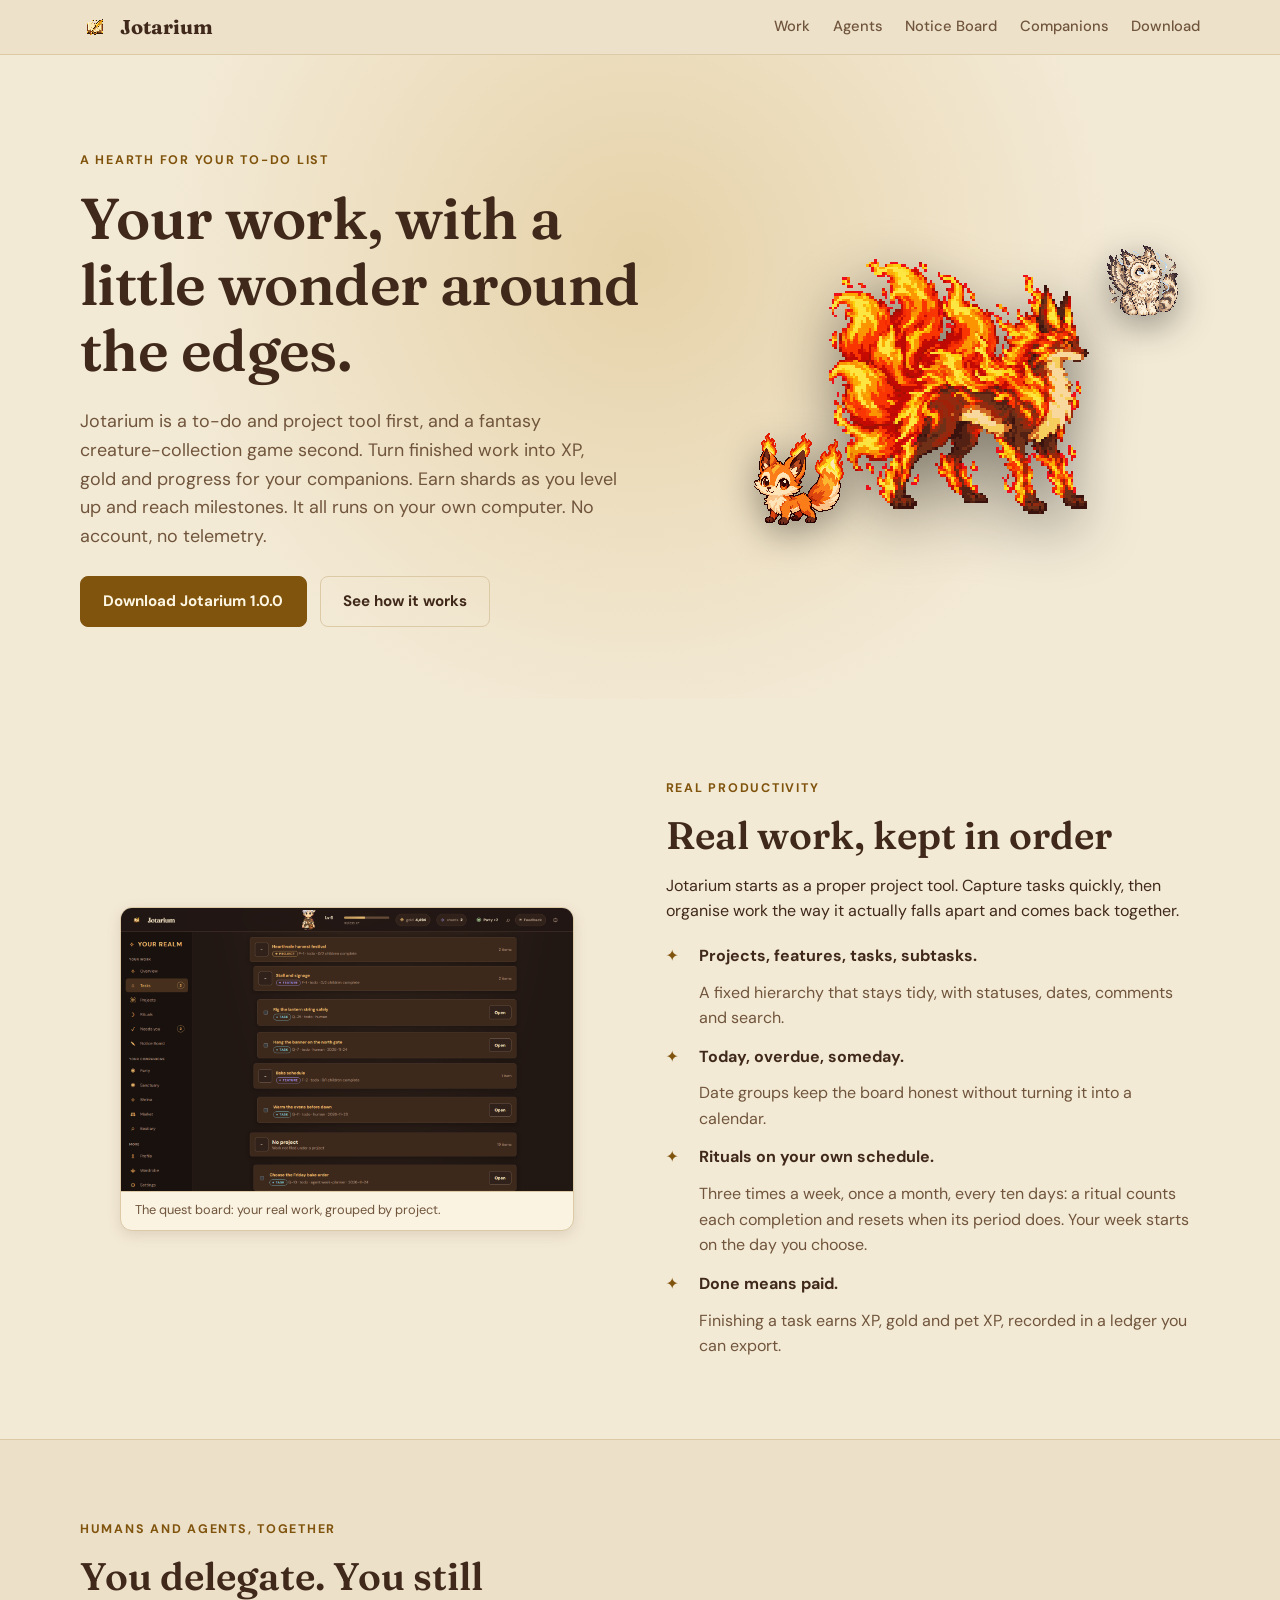
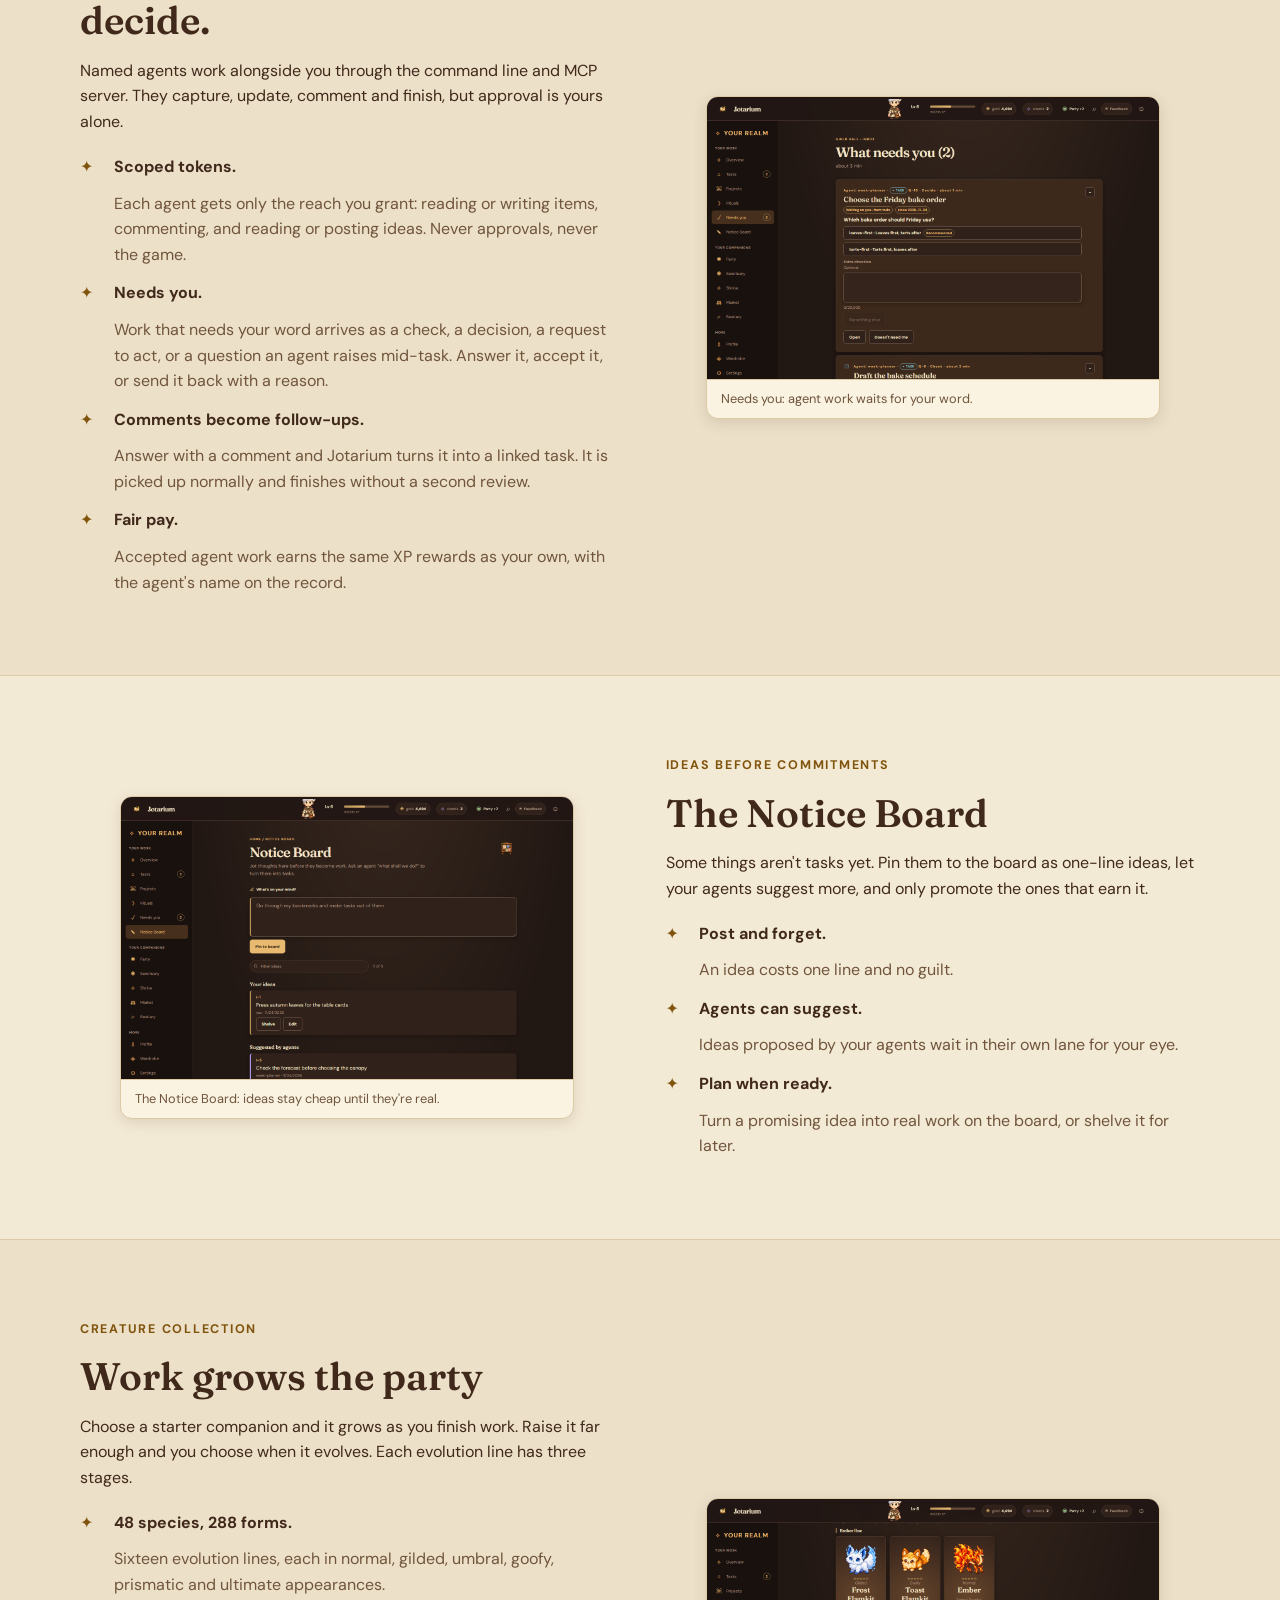
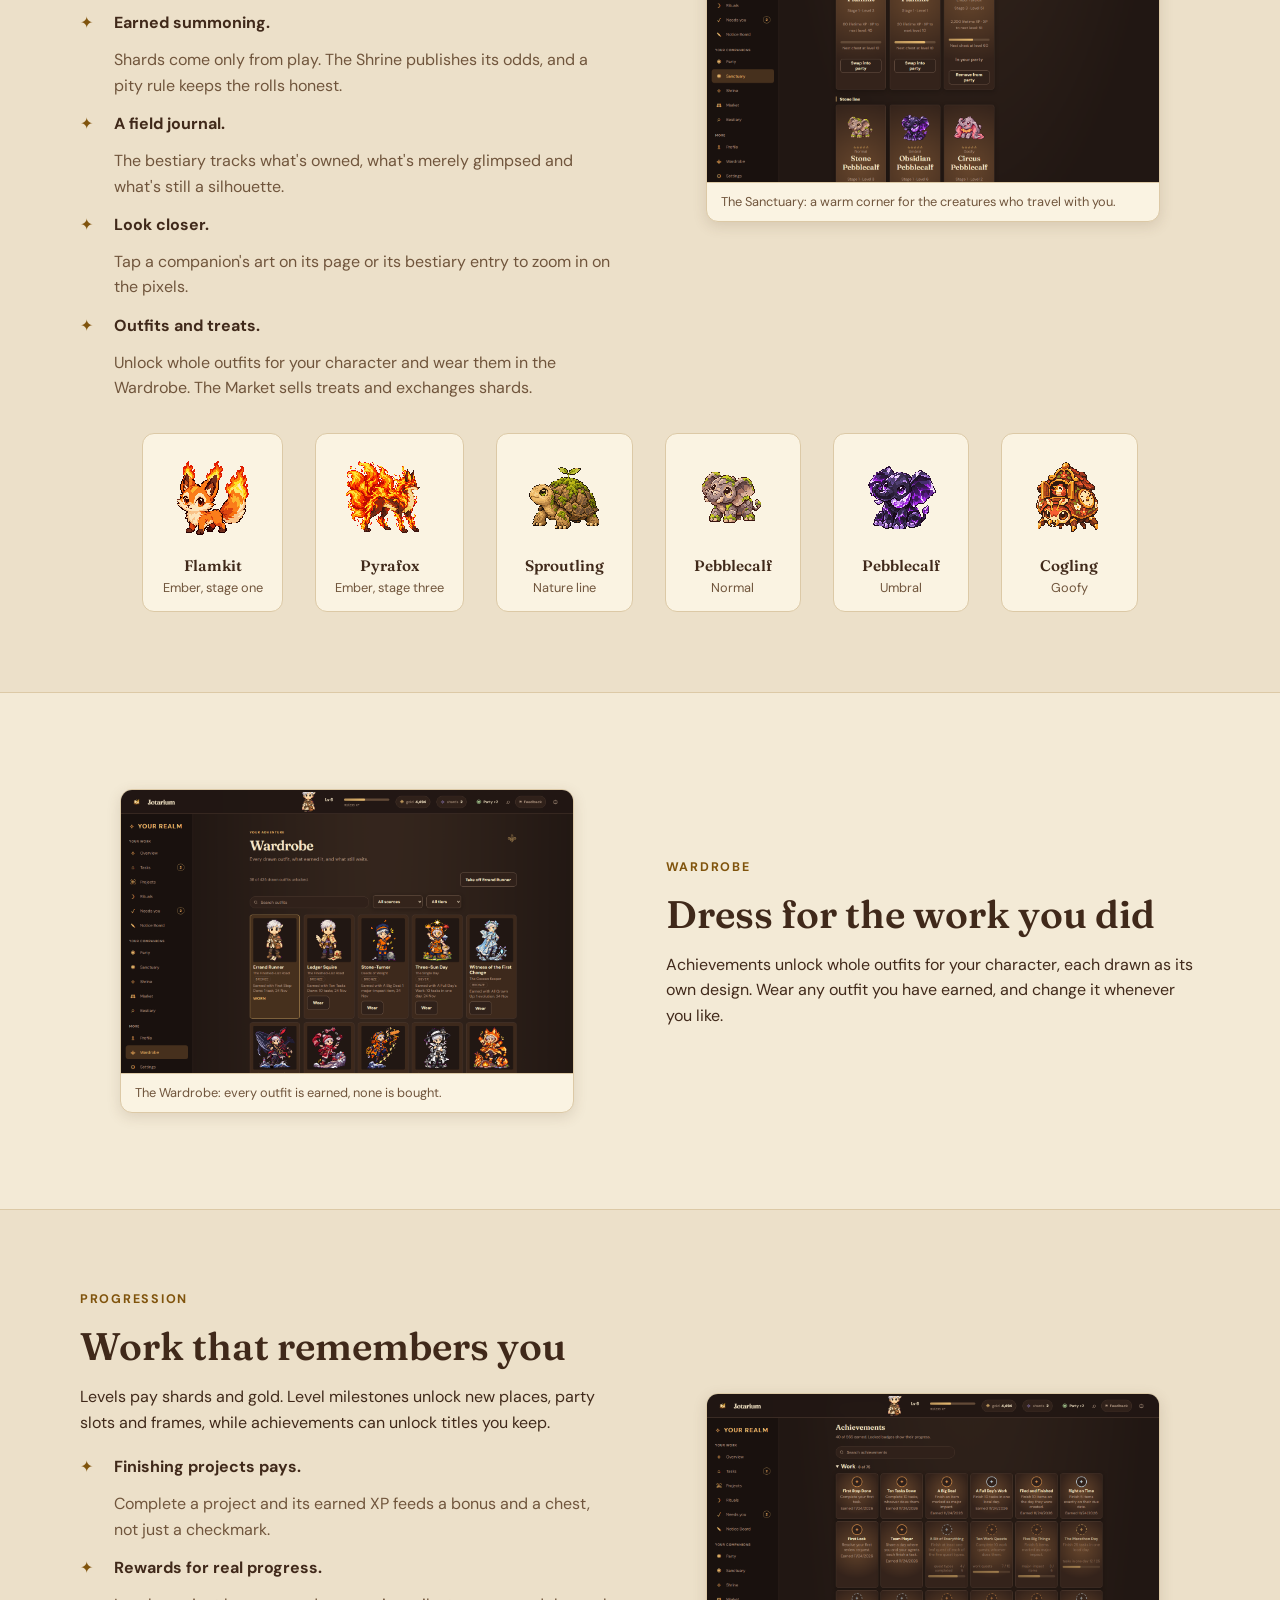
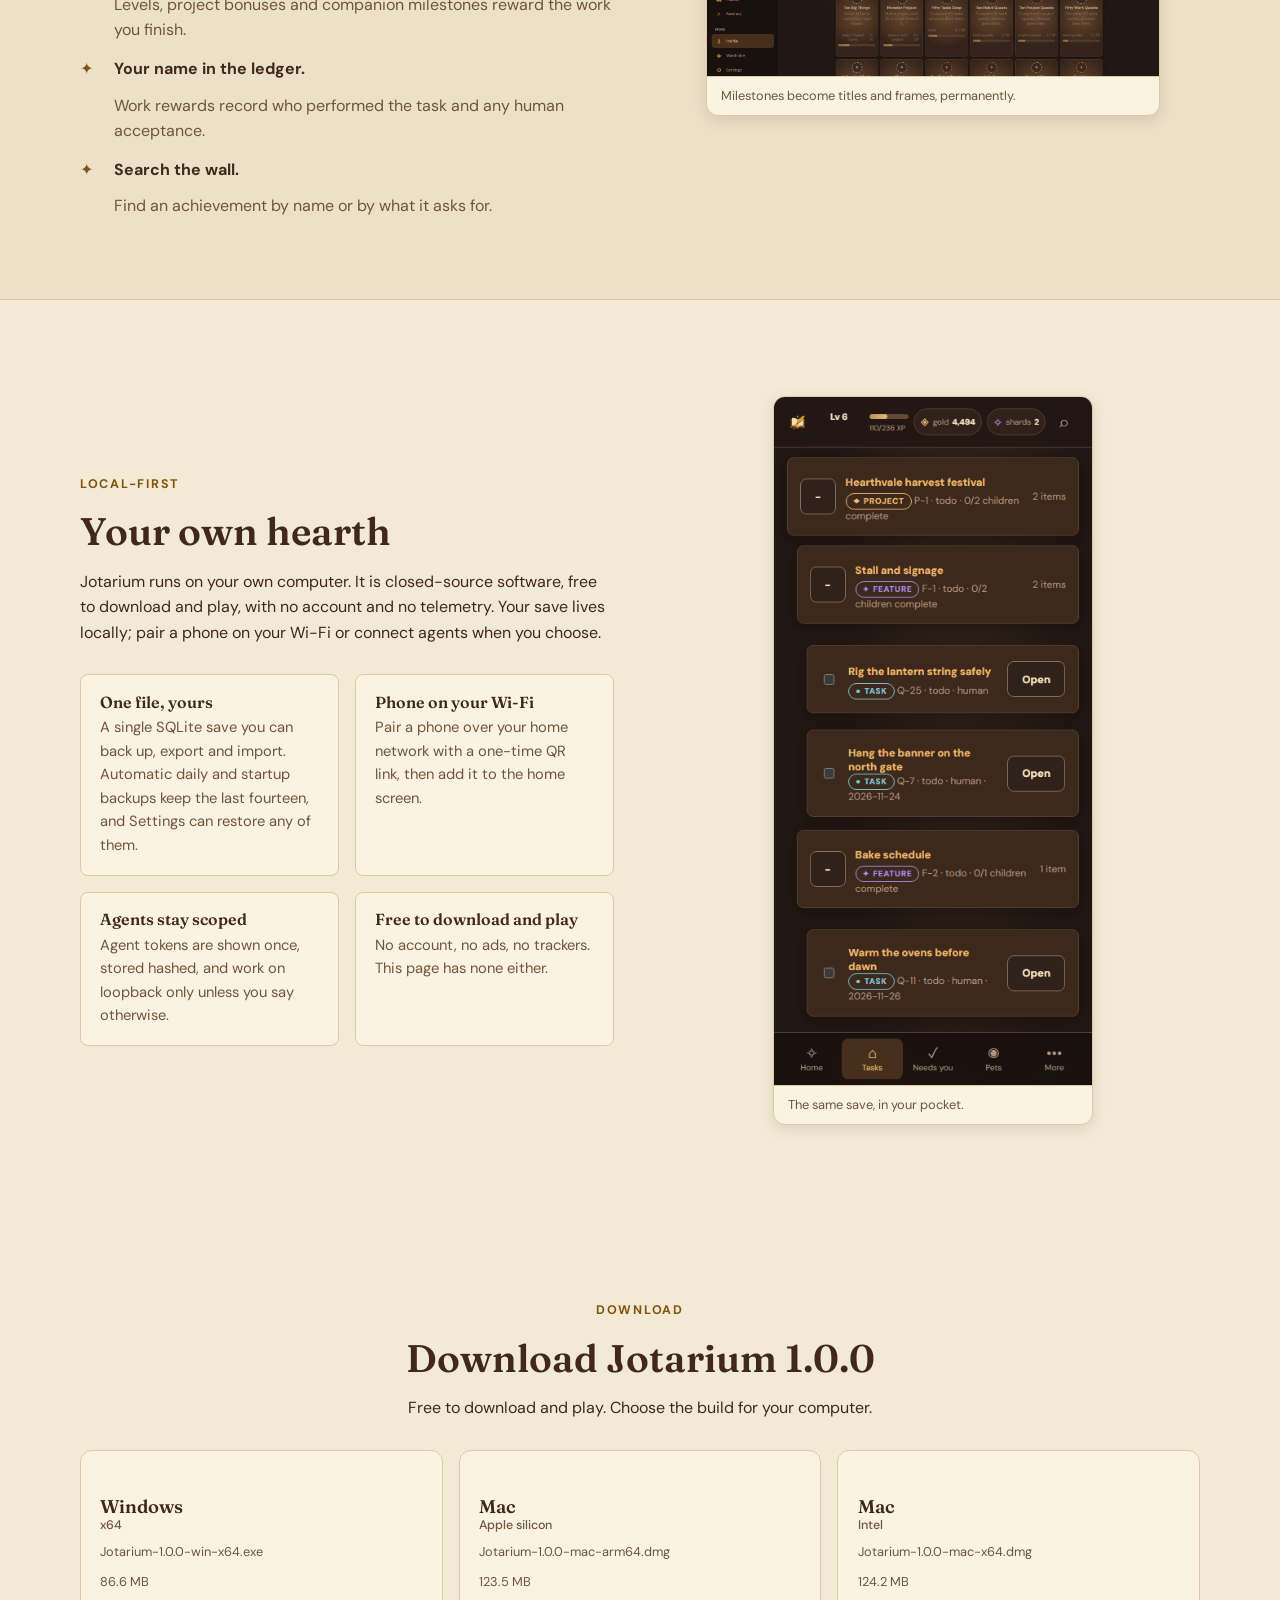
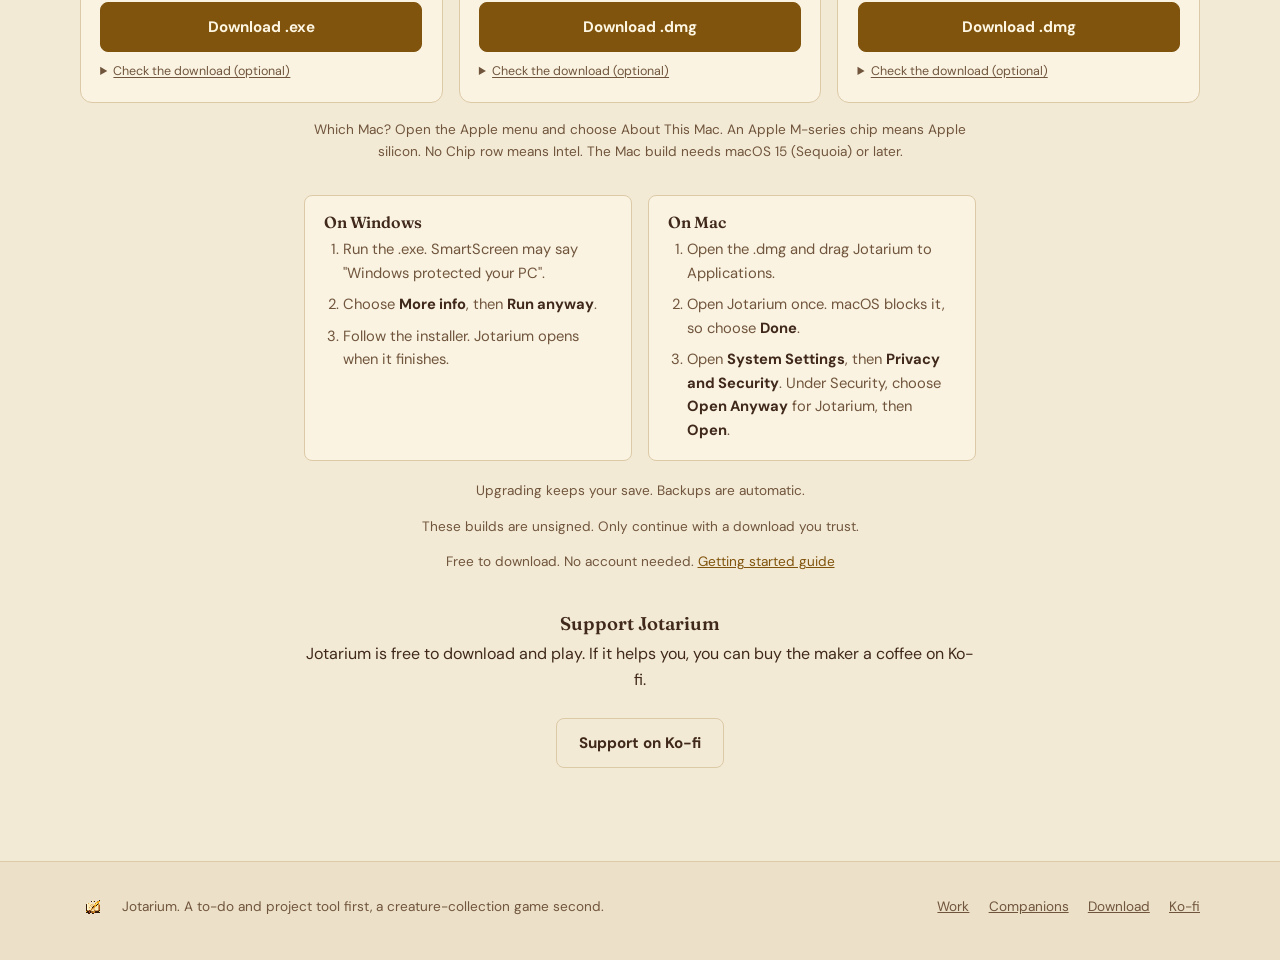
==== commit c5ac8053: "Q-977: download cards hide the fingerprint behind an optional check; no repeated version row Co-Auth" ====
--- a/index.html
+++ b/index.html
@@ -242,37 +242,46 @@
             <p class="dl-pick" hidden>Recommended for this computer</p>
             <h3>Windows <span class="dl-arch">x64</span></h3>
             <p class="dl-file">Jotarium-1.0.0-win-x64.exe</p>
+            <p class="dl-size">86.6 MB</p>
             <a class="btn btn-primary dl-btn" href="https://github.com/Casper5253/jotarium-website/releases/download/v1.0.0/Jotarium-1.0.0-win-x64.exe">Download .exe</a>
-            <dl class="dl-facts">
-              <dt>Version</dt><dd>1.0.0</dd>
-              <dt>Size</dt><dd>86.6 MB</dd>
-              <dt>SHA-256</dt><dd><code>ee94c4c02b3d0558e4ae9edb48b8d8cfbf6a02299551ba78de49c40a14b0f676</code></dd>
-            </dl>
-            <p class="dl-check">Check in PowerShell <code>Get-FileHash "$HOME\Downloads\Jotarium-1.0.0-win-x64.exe" -Algorithm SHA256</code></p>
+            <details class="dl-verify">
+              <summary>Check the download (optional)</summary>
+              <p>Compare this fingerprint with your download to make sure the file arrived intact.</p>
+              <dl class="dl-facts">
+                <dt>SHA-256</dt><dd><code>ee94c4c02b3d0558e4ae9edb48b8d8cfbf6a02299551ba78de49c40a14b0f676</code></dd>
+              </dl>
+              <p class="dl-check">Check in PowerShell <code>Get-FileHash "$HOME\Downloads\Jotarium-1.0.0-win-x64.exe" -Algorithm SHA256</code></p>
+            </details>
           </article>
           <article class="dl-card" data-platform="mac-arm64" data-download-url="https://github.com/Casper5253/jotarium-website/releases/download/v1.0.0/Jotarium-1.0.0-mac-arm64.dmg" data-download-size="123.5 MB" data-download-label="Download for Mac (Apple silicon)">
             <p class="dl-pick" hidden>Recommended for this computer</p>
             <h3>Mac <span class="dl-arch">Apple silicon</span></h3>
             <p class="dl-file">Jotarium-1.0.0-mac-arm64.dmg</p>
+            <p class="dl-size">123.5 MB</p>
             <a class="btn btn-primary dl-btn" href="https://github.com/Casper5253/jotarium-website/releases/download/v1.0.0/Jotarium-1.0.0-mac-arm64.dmg">Download .dmg</a>
-            <dl class="dl-facts">
-              <dt>Version</dt><dd>1.0.0</dd>
-              <dt>Size</dt><dd>123.5 MB</dd>
-              <dt>SHA-256</dt><dd><code>8685be1f5743f60d349cbe14ed0b8516c8b4011467466189171c130da0c8908c</code></dd>
-            </dl>
-            <p class="dl-check">Check in Terminal <code>shasum -a 256 ~/Downloads/Jotarium-1.0.0-mac-arm64.dmg</code></p>
+            <details class="dl-verify">
+              <summary>Check the download (optional)</summary>
+              <p>Compare this fingerprint with your download to make sure the file arrived intact.</p>
+              <dl class="dl-facts">
+                <dt>SHA-256</dt><dd><code>8685be1f5743f60d349cbe14ed0b8516c8b4011467466189171c130da0c8908c</code></dd>
+              </dl>
+              <p class="dl-check">Check in Terminal <code>shasum -a 256 ~/Downloads/Jotarium-1.0.0-mac-arm64.dmg</code></p>
+            </details>
           </article>
           <article class="dl-card" data-platform="mac-x64" data-download-url="https://github.com/Casper5253/jotarium-website/releases/download/v1.0.0/Jotarium-1.0.0-mac-x64.dmg" data-download-size="124.2 MB" data-download-label="Download for Mac (Intel)">
             <p class="dl-pick" hidden>Recommended for this computer</p>
             <h3>Mac <span class="dl-arch">Intel</span></h3>
             <p class="dl-file">Jotarium-1.0.0-mac-x64.dmg</p>
+            <p class="dl-size">124.2 MB</p>
             <a class="btn btn-primary dl-btn" href="https://github.com/Casper5253/jotarium-website/releases/download/v1.0.0/Jotarium-1.0.0-mac-x64.dmg">Download .dmg</a>
-            <dl class="dl-facts">
-              <dt>Version</dt><dd>1.0.0</dd>
-              <dt>Size</dt><dd>124.2 MB</dd>
-              <dt>SHA-256</dt><dd><code>a2026b70f8730639f31b54fb80bbd72a5d52e2d799767ff1a680db177d6ecac0</code></dd>
-            </dl>
-            <p class="dl-check">Check in Terminal <code>shasum -a 256 ~/Downloads/Jotarium-1.0.0-mac-x64.dmg</code></p>
+            <details class="dl-verify">
+              <summary>Check the download (optional)</summary>
+              <p>Compare this fingerprint with your download to make sure the file arrived intact.</p>
+              <dl class="dl-facts">
+                <dt>SHA-256</dt><dd><code>a2026b70f8730639f31b54fb80bbd72a5d52e2d799767ff1a680db177d6ecac0</code></dd>
+              </dl>
+              <p class="dl-check">Check in Terminal <code>shasum -a 256 ~/Downloads/Jotarium-1.0.0-mac-x64.dmg</code></p>
+            </details>
           </article>
         </div>
         <p class="dl-mac-hint">Which Mac? Open the Apple menu and choose About This Mac. An Apple M-series chip means Apple silicon. No Chip row means Intel. The Mac build needs macOS 15 (Sequoia) or later.</p>
--- a/assets/css/site.css
+++ b/assets/css/site.css
@@ -136,7 +136,7 @@
 .muted { color: var(--text-muted); }
 
 a { color: var(--gold); }
-a:focus-visible, button:focus-visible {
+a:focus-visible, button:focus-visible, summary:focus-visible {
   outline: 2px solid var(--focus);
   outline-offset: 3px;
   border-radius: 4px;
@@ -347,6 +347,7 @@
 .download-grid {
   display: grid;
   grid-template-columns: repeat(3, minmax(0, 1fr));
+  align-items: start;
   gap: 1rem;
   margin: 1.8rem 0 1rem;
   text-align: left;
@@ -379,7 +380,7 @@
   color: var(--gold);
 }
 .dl-pick[hidden] { display: block; visibility: hidden; }
-.dl-note, .dl-file { margin: 0; font-size: .8rem; color: var(--text-muted); overflow-wrap: anywhere; }
+.dl-note, .dl-file, .dl-size { margin: 0; font-size: .8rem; color: var(--text-muted); overflow-wrap: anywhere; }
 .dl-btn { justify-content: center; margin-top: auto; }
 .dl-facts {
   display: grid;
@@ -393,6 +394,10 @@
 .dl-facts code, .dl-check code { font-size: .76rem; }
 .dl-check { margin: 0; font-size: .78rem; color: var(--text-muted); }
 .dl-check code { display: block; margin-top: .2rem; color: var(--text); overflow-wrap: anywhere; }
+.dl-verify { margin: 0; font-size: .78rem; color: var(--text-muted); }
+.dl-verify summary { cursor: pointer; color: var(--text-muted); text-decoration: underline; text-underline-offset: 2px; }
+.dl-verify[open] summary { margin-bottom: .4rem; }
+.dl-verify .dl-check { margin-top: .6rem; }
 .dl-mac-hint, .dl-upgrade, .dl-trust {
   max-width: 42rem;
   margin-inline: auto;
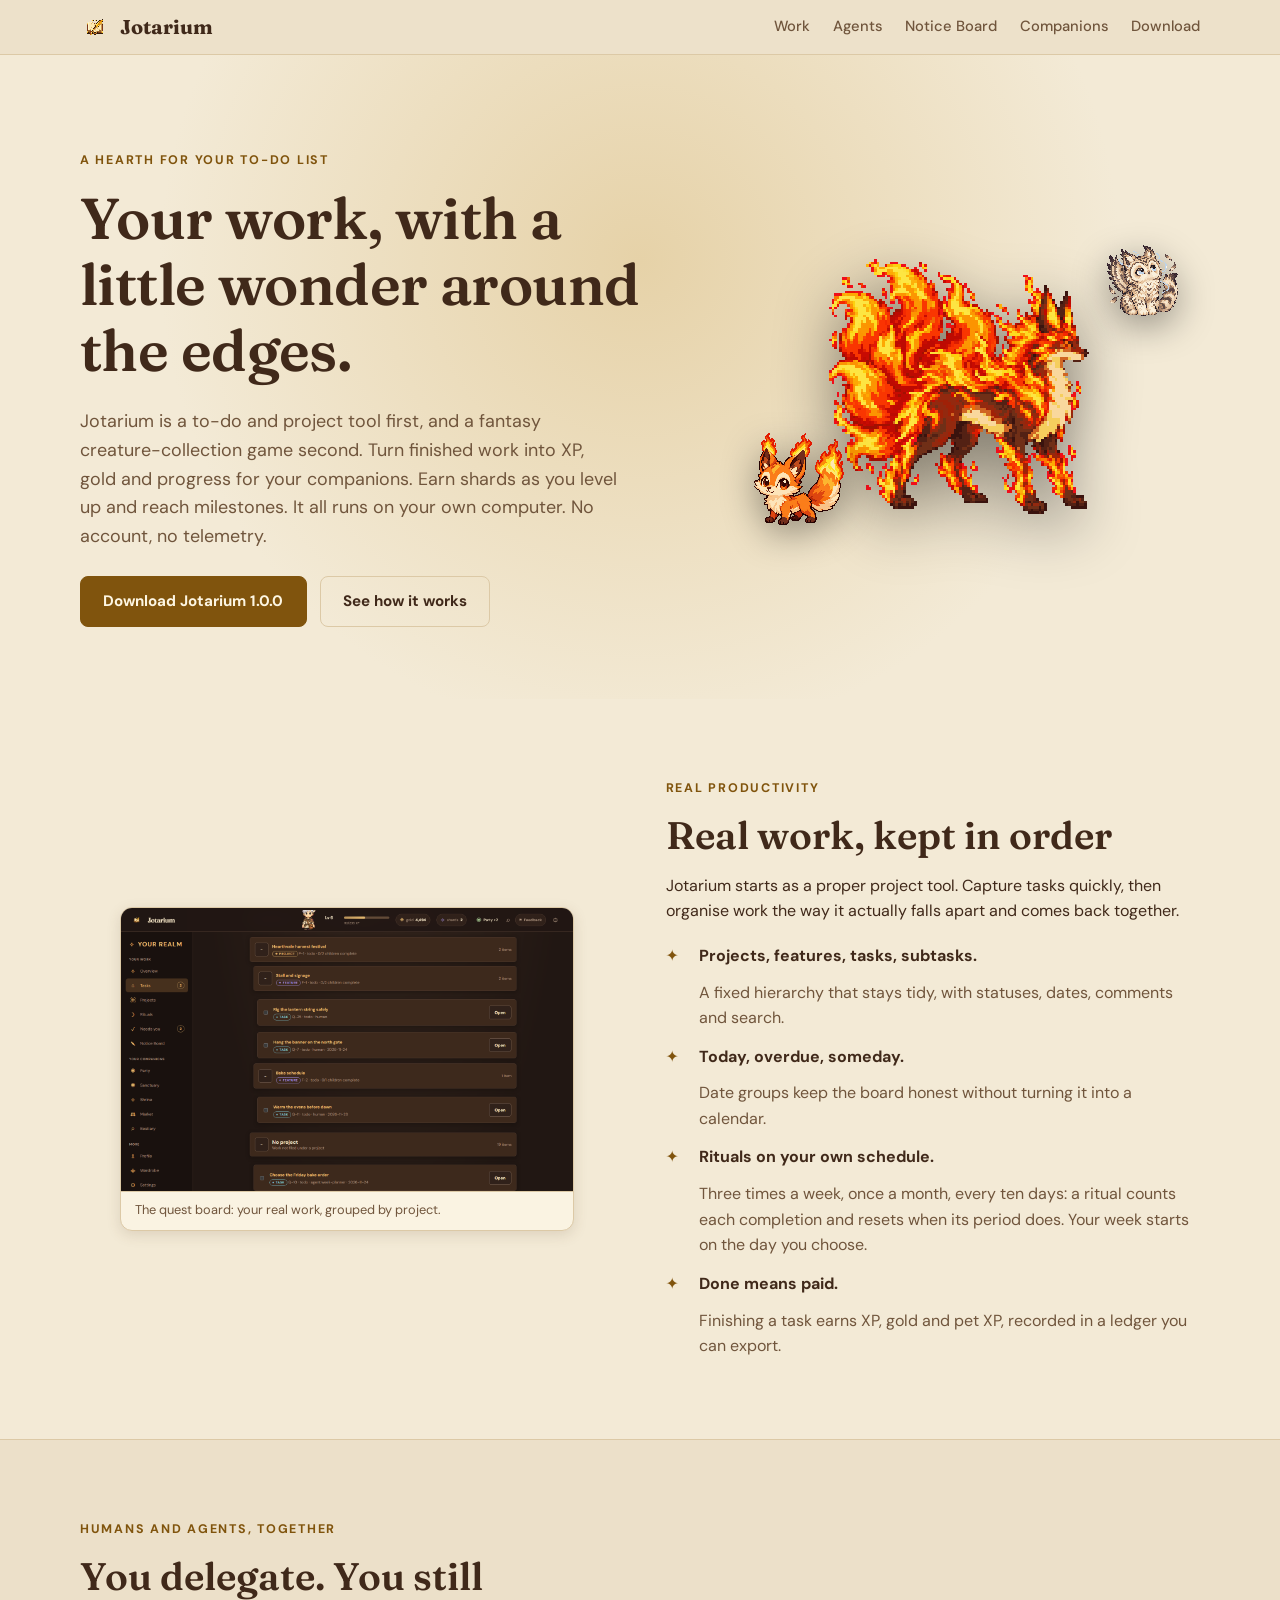
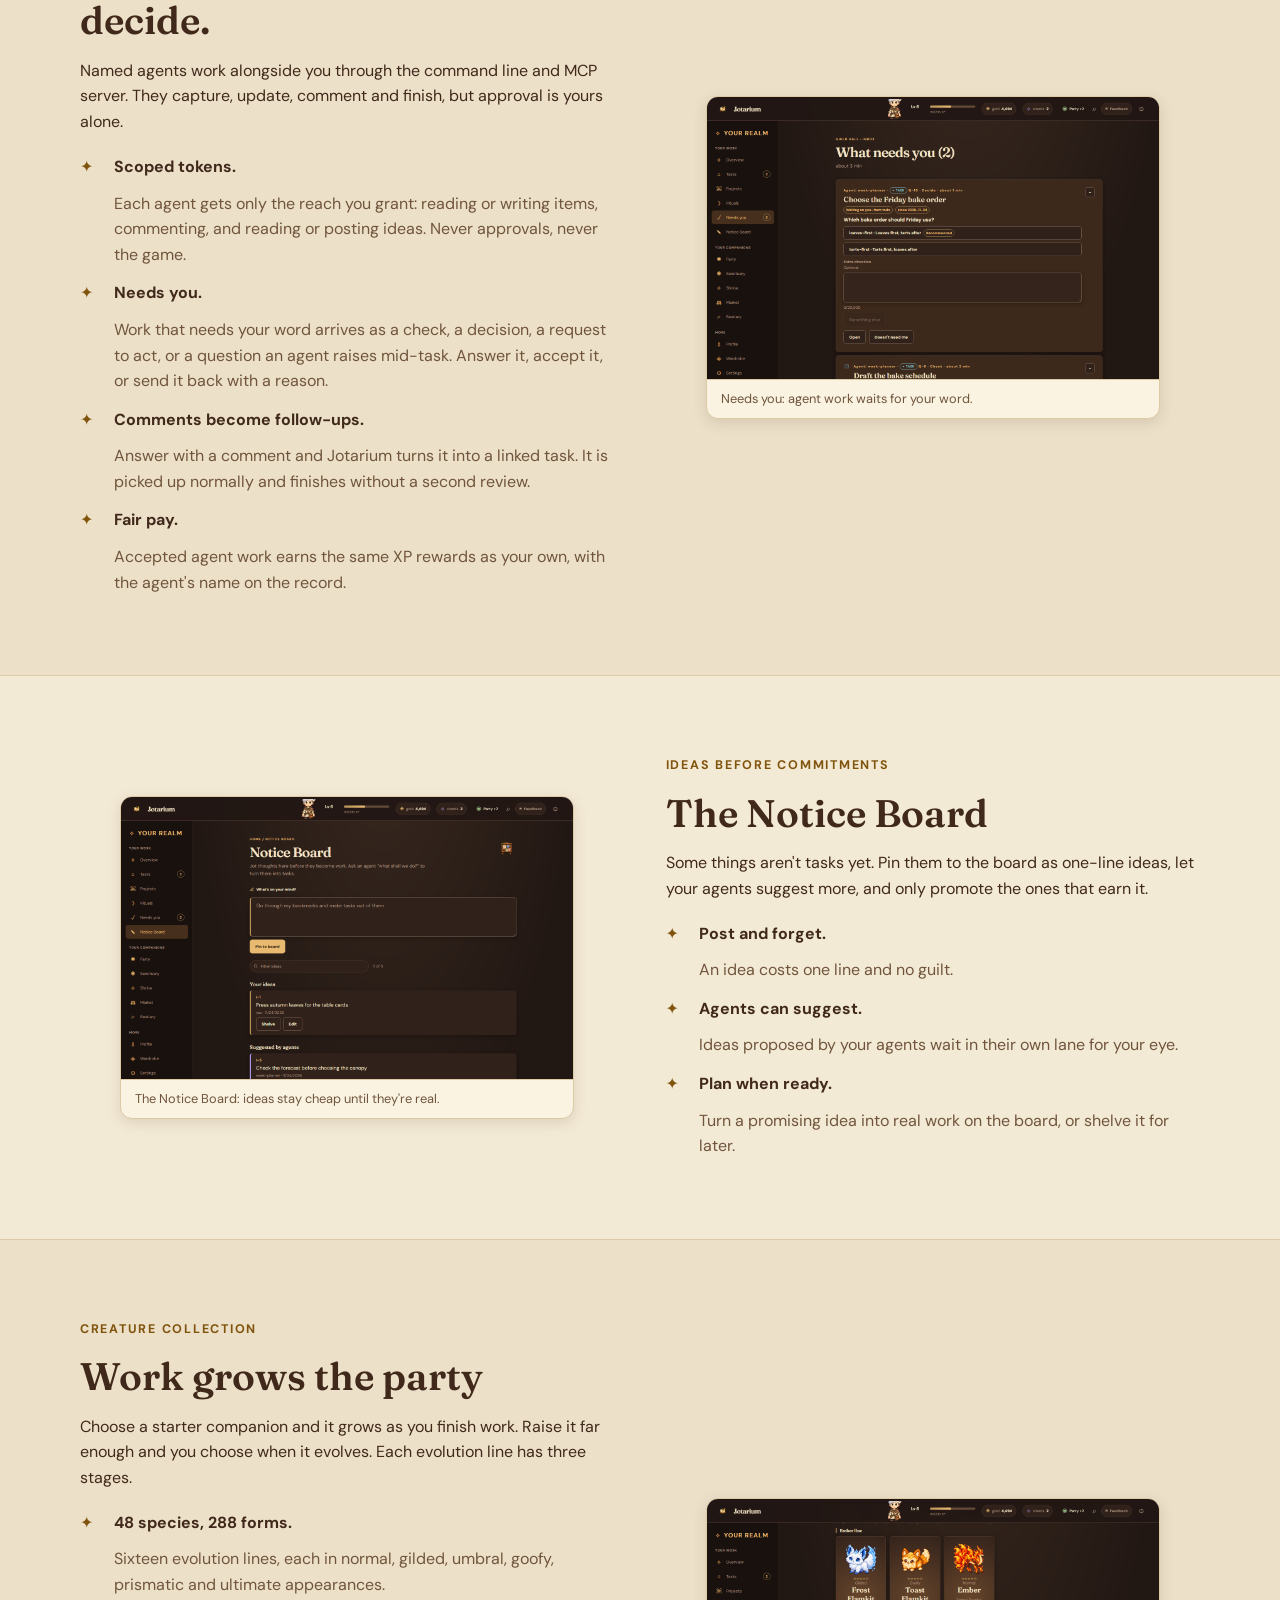
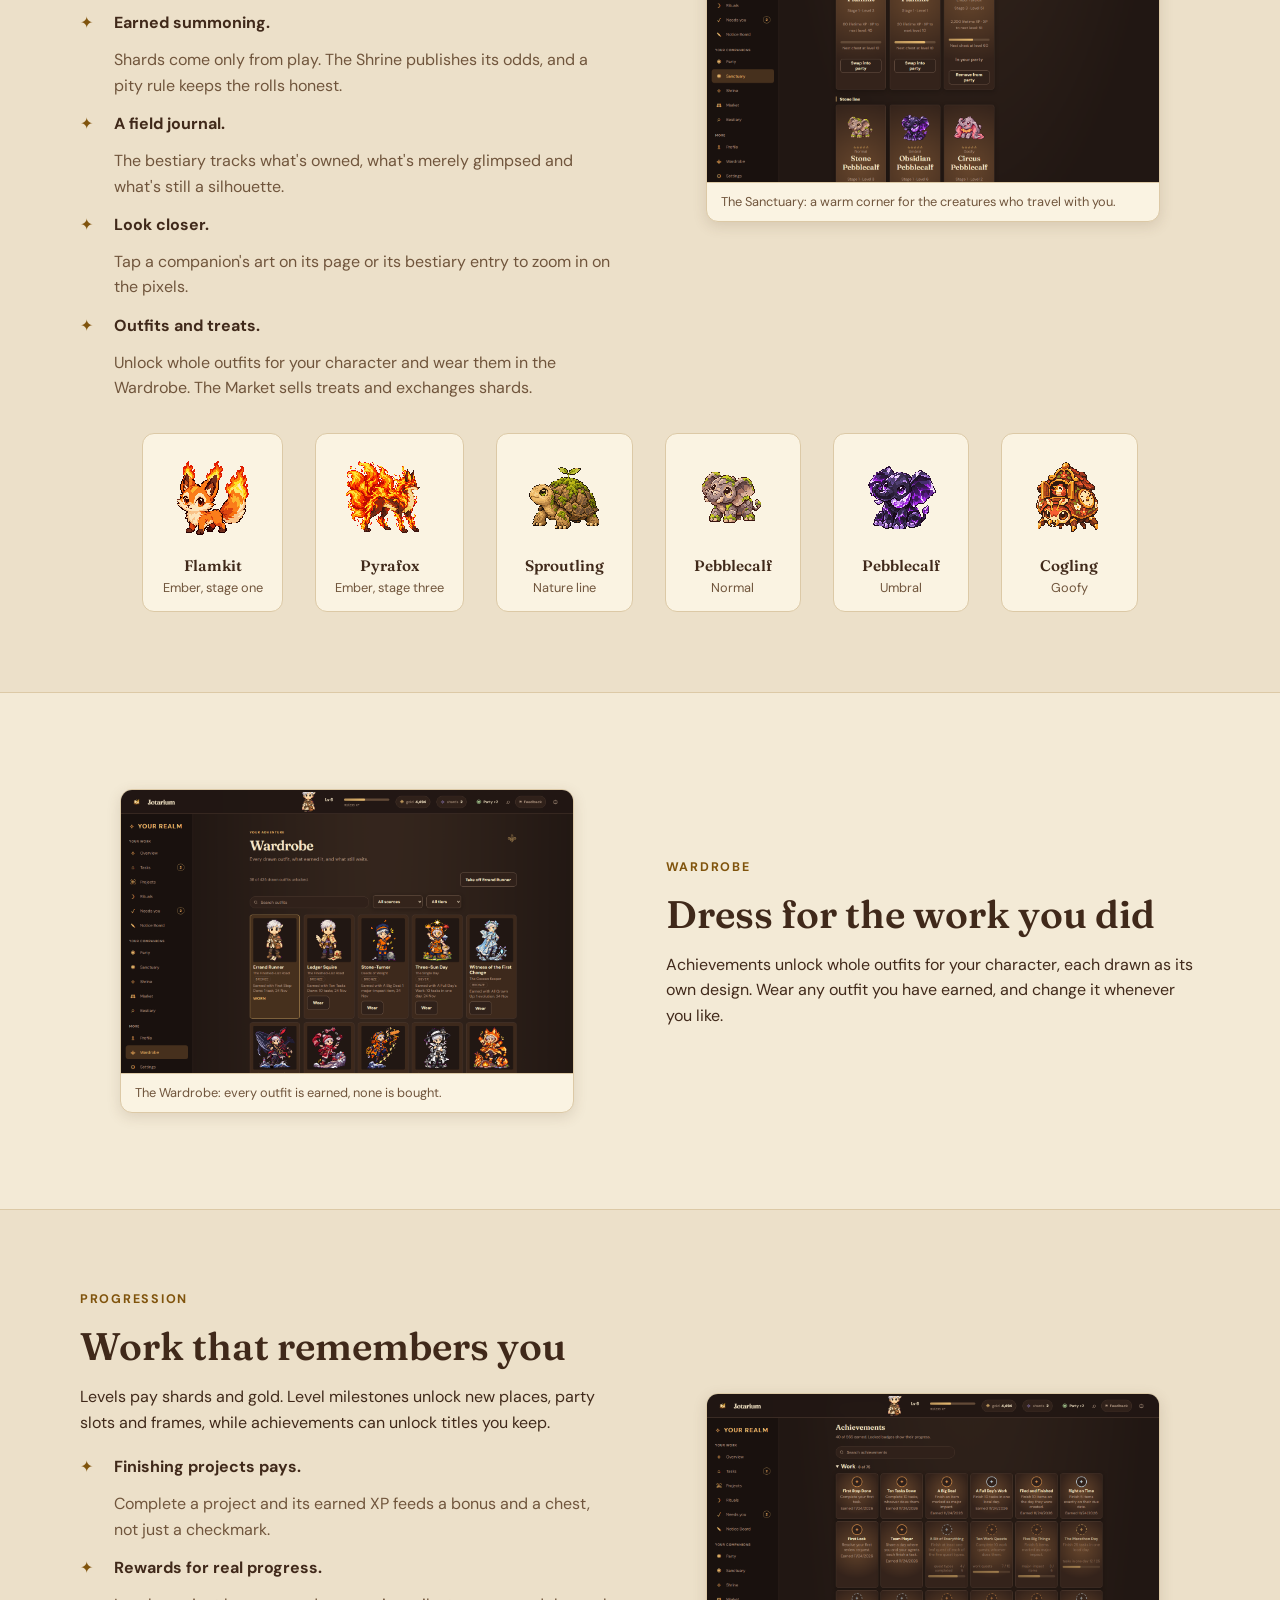
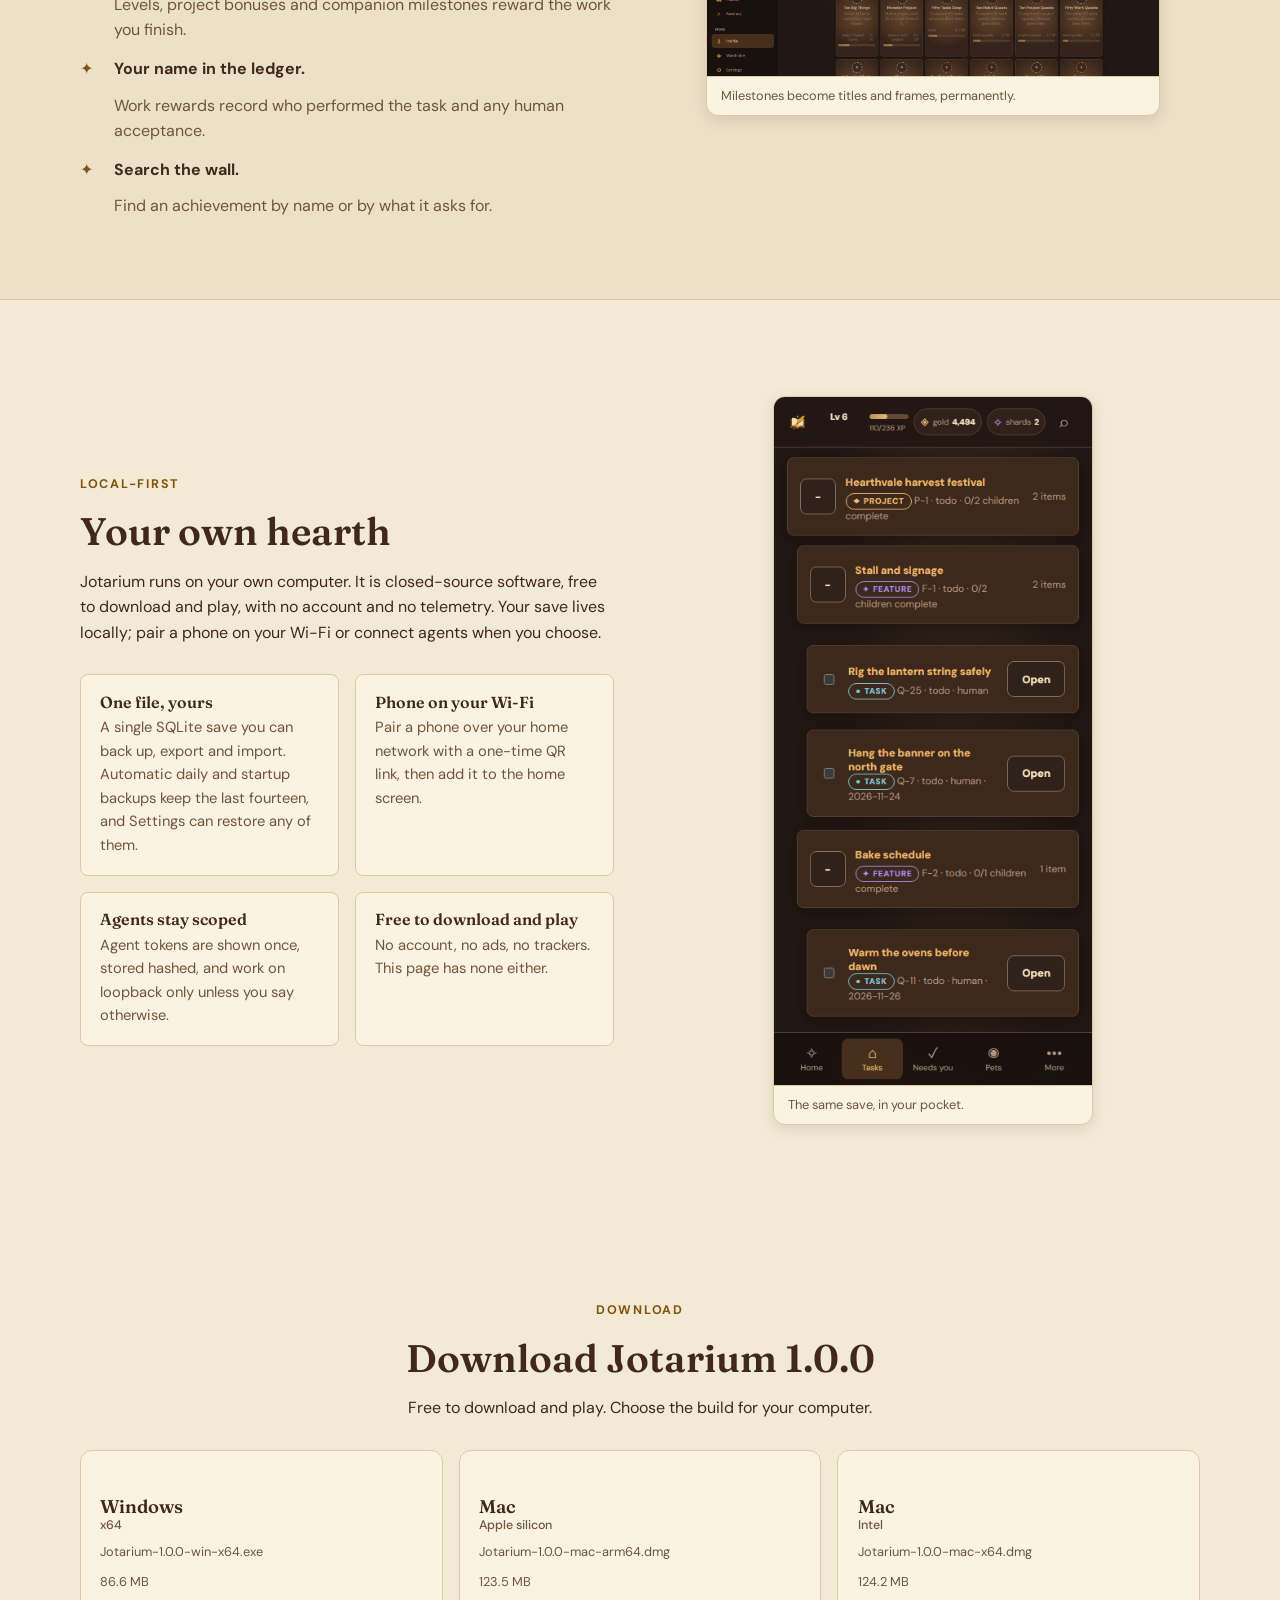
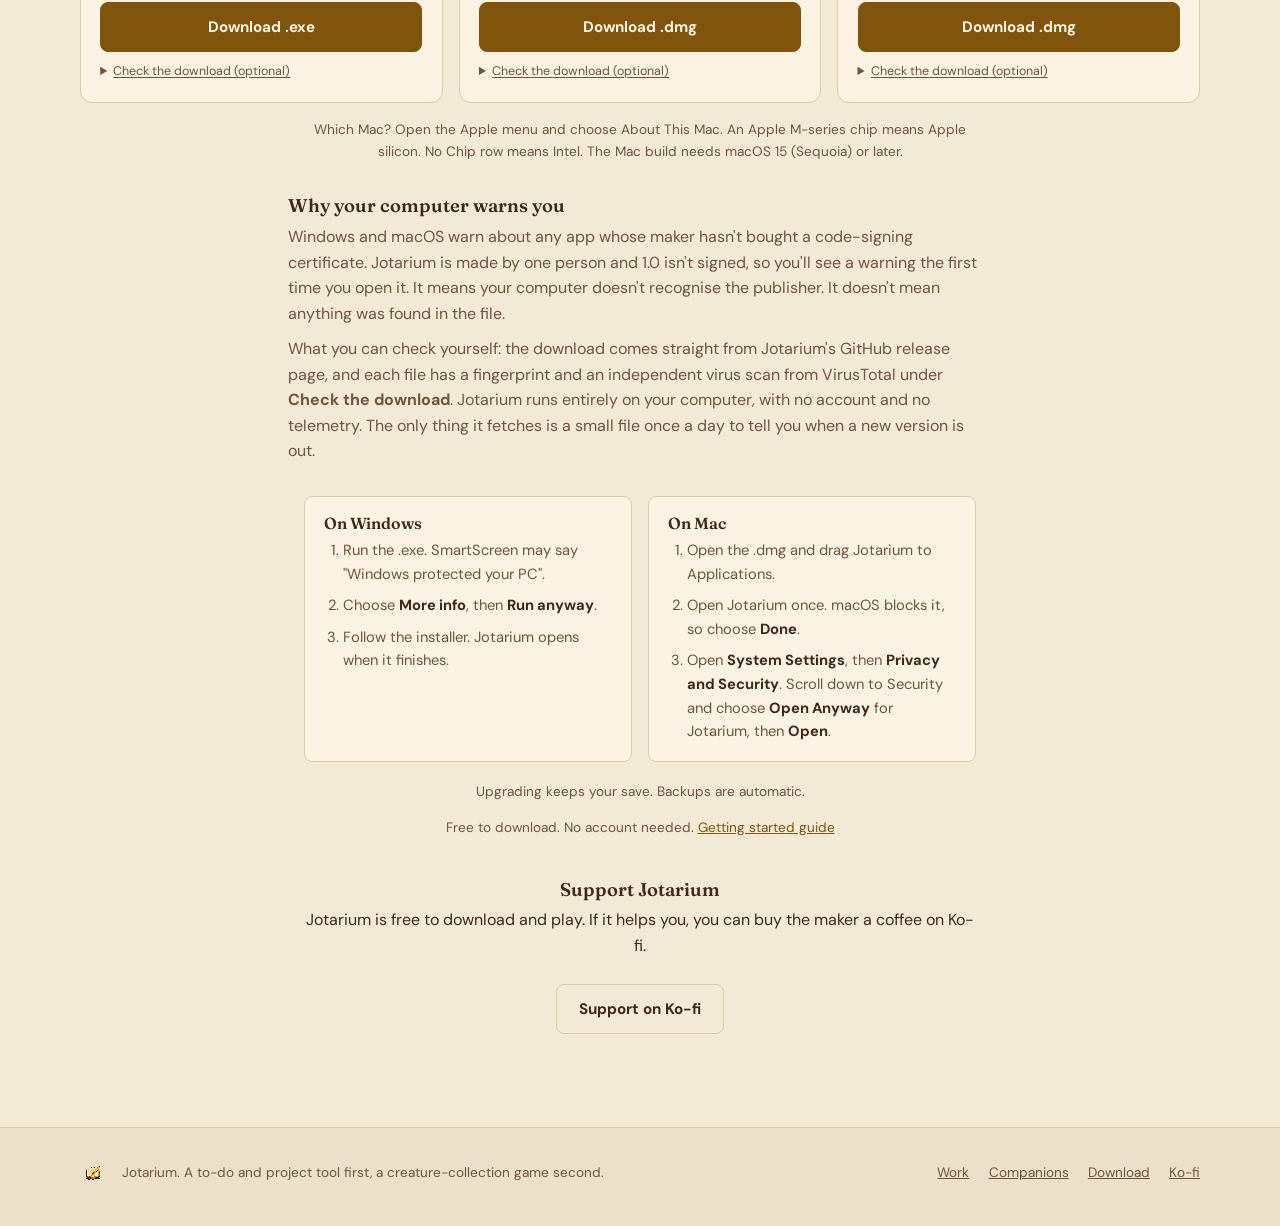
==== commit 138acc2c: "Q-978/Q-979: explain why Windows and macOS warn, link each installer's VirusTotal scan, Mac steps sc" ====
--- a/index.html
+++ b/index.html
@@ -251,6 +251,7 @@
                 <dt>SHA-256</dt><dd><code>ee94c4c02b3d0558e4ae9edb48b8d8cfbf6a02299551ba78de49c40a14b0f676</code></dd>
               </dl>
               <p class="dl-check">Check in PowerShell <code>Get-FileHash "$HOME\Downloads\Jotarium-1.0.0-win-x64.exe" -Algorithm SHA256</code></p>
+              <p class="dl-scan"><a href="https://www.virustotal.com/gui/file/ee94c4c02b3d0558e4ae9edb48b8d8cfbf6a02299551ba78de49c40a14b0f676" rel="noopener">See the independent virus scan on VirusTotal</a></p>
             </details>
           </article>
           <article class="dl-card" data-platform="mac-arm64" data-download-url="https://github.com/Casper5253/jotarium-website/releases/download/v1.0.0/Jotarium-1.0.0-mac-arm64.dmg" data-download-size="123.5 MB" data-download-label="Download for Mac (Apple silicon)">
@@ -266,6 +267,7 @@
                 <dt>SHA-256</dt><dd><code>8685be1f5743f60d349cbe14ed0b8516c8b4011467466189171c130da0c8908c</code></dd>
               </dl>
               <p class="dl-check">Check in Terminal <code>shasum -a 256 ~/Downloads/Jotarium-1.0.0-mac-arm64.dmg</code></p>
+              <p class="dl-scan"><a href="https://www.virustotal.com/gui/file/8685be1f5743f60d349cbe14ed0b8516c8b4011467466189171c130da0c8908c" rel="noopener">See the independent virus scan on VirusTotal</a></p>
             </details>
           </article>
           <article class="dl-card" data-platform="mac-x64" data-download-url="https://github.com/Casper5253/jotarium-website/releases/download/v1.0.0/Jotarium-1.0.0-mac-x64.dmg" data-download-size="124.2 MB" data-download-label="Download for Mac (Intel)">
@@ -281,10 +283,16 @@
                 <dt>SHA-256</dt><dd><code>a2026b70f8730639f31b54fb80bbd72a5d52e2d799767ff1a680db177d6ecac0</code></dd>
               </dl>
               <p class="dl-check">Check in Terminal <code>shasum -a 256 ~/Downloads/Jotarium-1.0.0-mac-x64.dmg</code></p>
+              <p class="dl-scan"><a href="https://www.virustotal.com/gui/file/a2026b70f8730639f31b54fb80bbd72a5d52e2d799767ff1a680db177d6ecac0" rel="noopener">See the independent virus scan on VirusTotal</a></p>
             </details>
           </article>
         </div>
         <p class="dl-mac-hint">Which Mac? Open the Apple menu and choose About This Mac. An Apple M-series chip means Apple silicon. No Chip row means Intel. The Mac build needs macOS 15 (Sequoia) or later.</p>
+        <div class="dl-why">
+          <h3>Why your computer warns you</h3>
+          <p>Windows and macOS warn about any app whose maker hasn't bought a code-signing certificate. Jotarium is made by one person and 1.0 isn't signed, so you'll see a warning the first time you open it. It means your computer doesn't recognise the publisher. It doesn't mean anything was found in the file.</p>
+          <p>What you can check yourself: the download comes straight from Jotarium's GitHub release page, and each file has a fingerprint and an independent virus scan from VirusTotal under <strong>Check the download</strong>. Jotarium runs entirely on your computer, with no account and no telemetry. The only thing it fetches is a small file once a day to tell you when a new version is out.</p>
+        </div>
         <div class="install-steps">
           <article>
             <h3>On Windows</h3>
@@ -299,12 +307,11 @@
             <ol>
               <li>Open the .dmg and drag Jotarium to Applications.</li>
               <li>Open Jotarium once. macOS blocks it, so choose <strong>Done</strong>.</li>
-              <li>Open <strong>System Settings</strong>, then <strong>Privacy and Security</strong>. Under Security, choose <strong>Open Anyway</strong> for Jotarium, then <strong>Open</strong>.</li>
+              <li>Open <strong>System Settings</strong>, then <strong>Privacy and Security</strong>. Scroll down to Security and choose <strong>Open Anyway</strong> for Jotarium, then <strong>Open</strong>.</li>
             </ol>
           </article>
         </div>
         <p class="dl-upgrade">Upgrading keeps your save. Backups are automatic.</p>
-        <p class="dl-trust">These builds are unsigned. Only continue with a download you trust.</p>
         <!-- release:end -->
         <p class="badge-note">Free to download. No account needed. <a href="guide/">Getting started guide</a></p>
         <div class="support">
--- a/assets/css/site.css
+++ b/assets/css/site.css
@@ -543,3 +543,7 @@
   .guide-layout { grid-template-columns: 1fr; }
   .toc { position: static; }
 }
+
+.dl-why { max-width: 44rem; margin: 2rem auto 1.25rem; text-align: left; }
+.dl-why h3 { margin: 0 0 .5rem; }
+.dl-why p { margin: 0 0 .6rem; color: var(--text-muted); }
